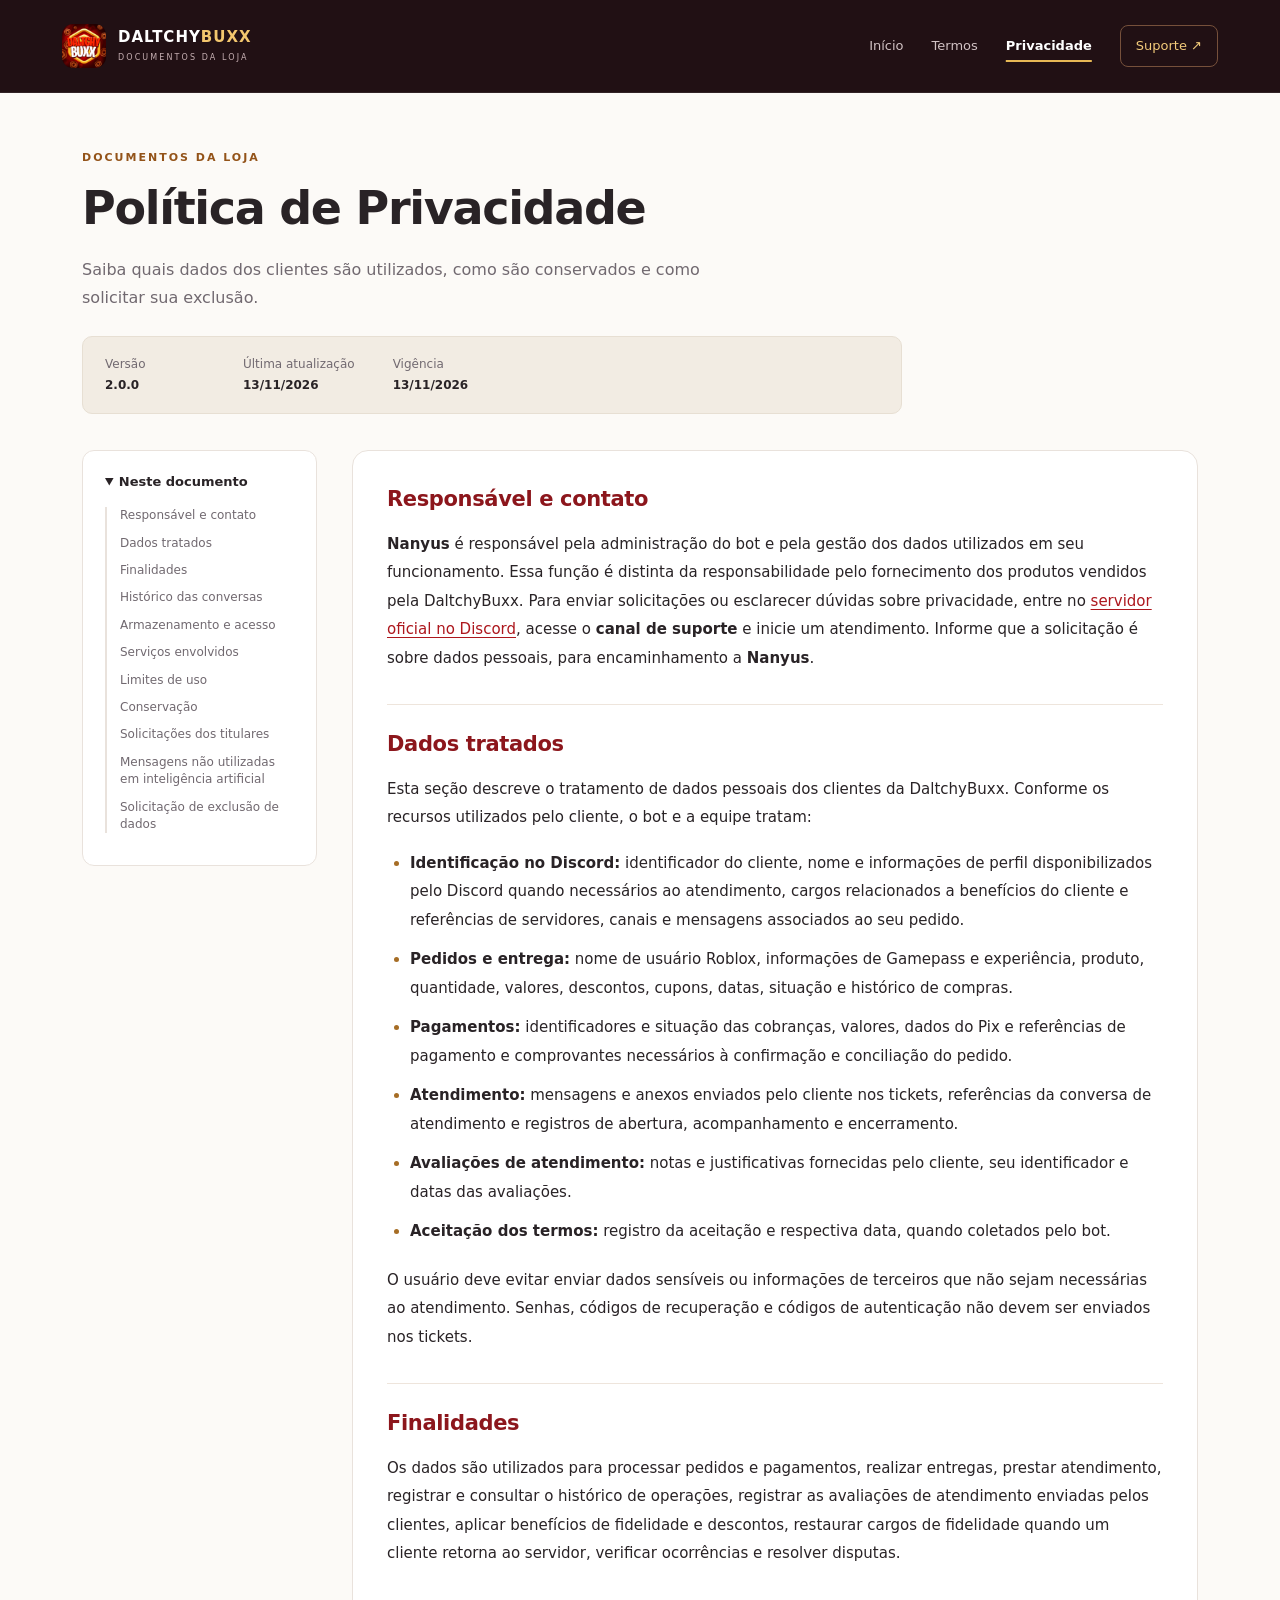
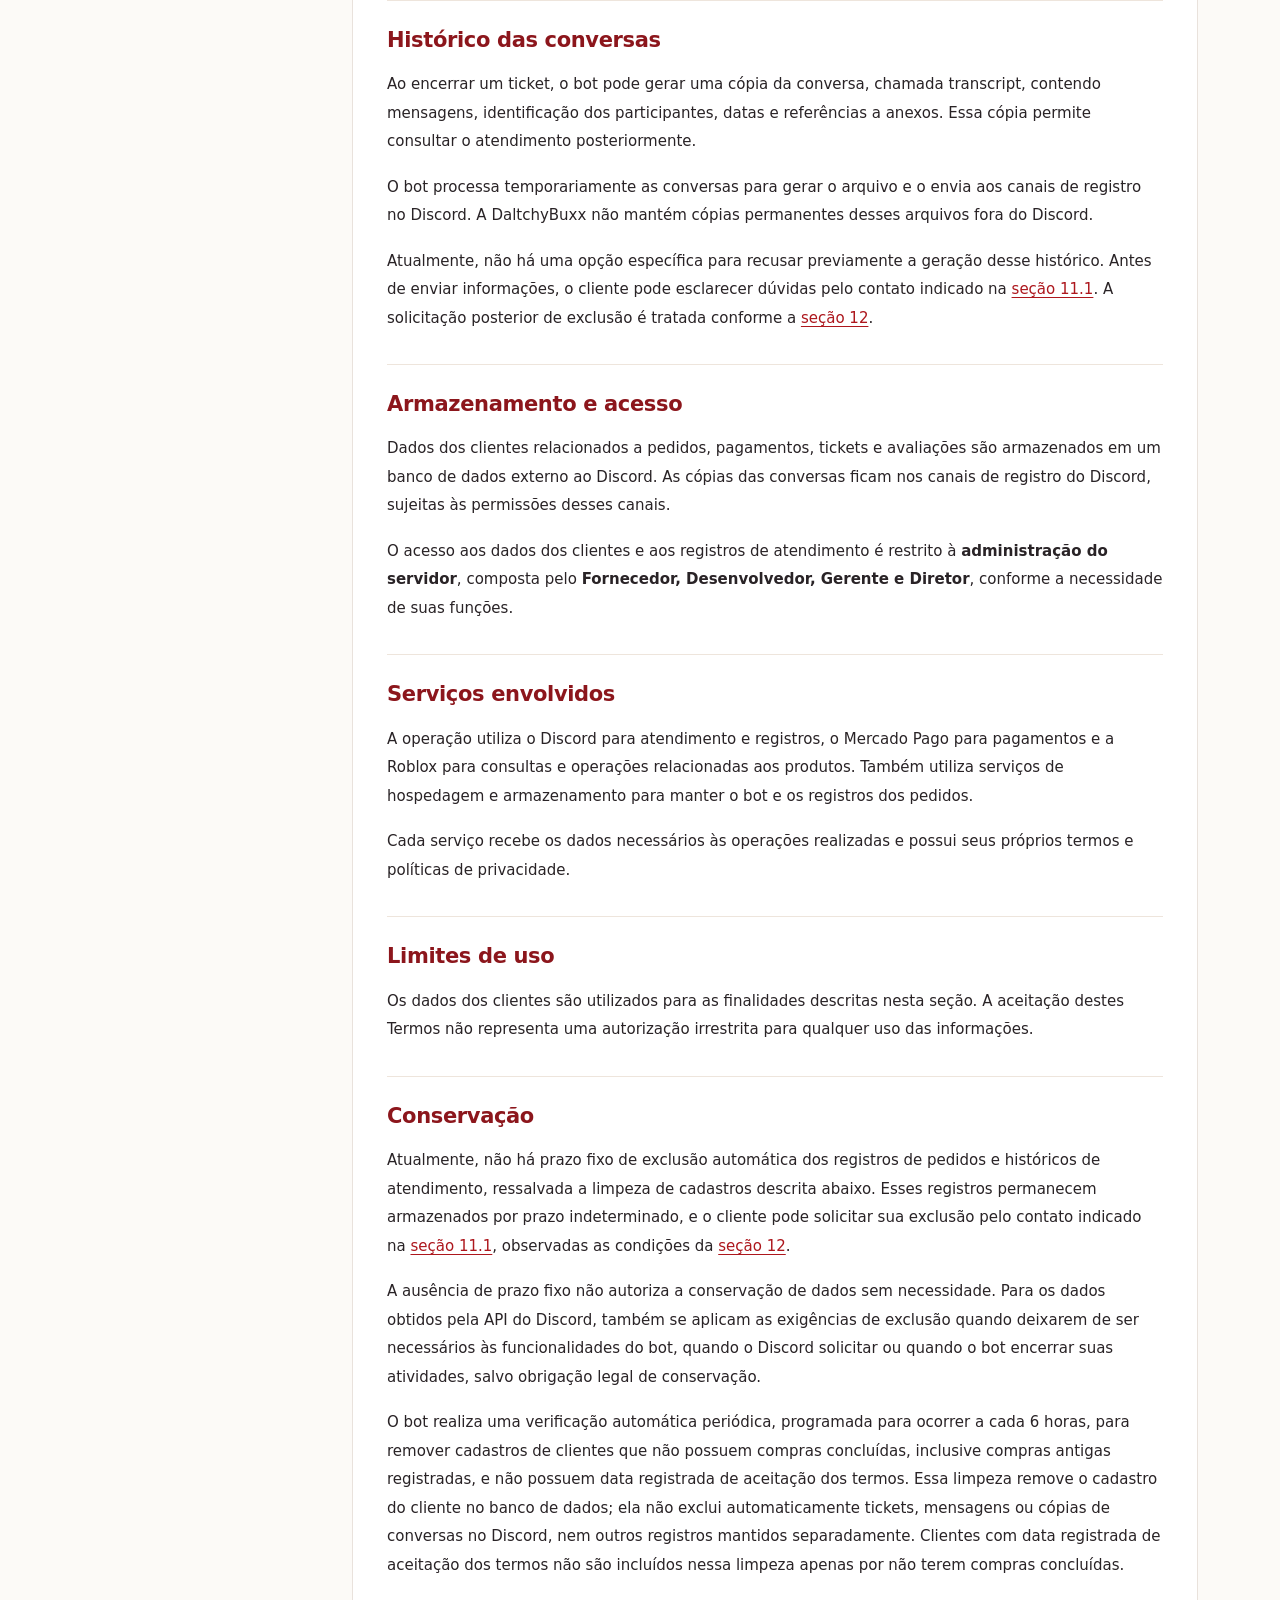
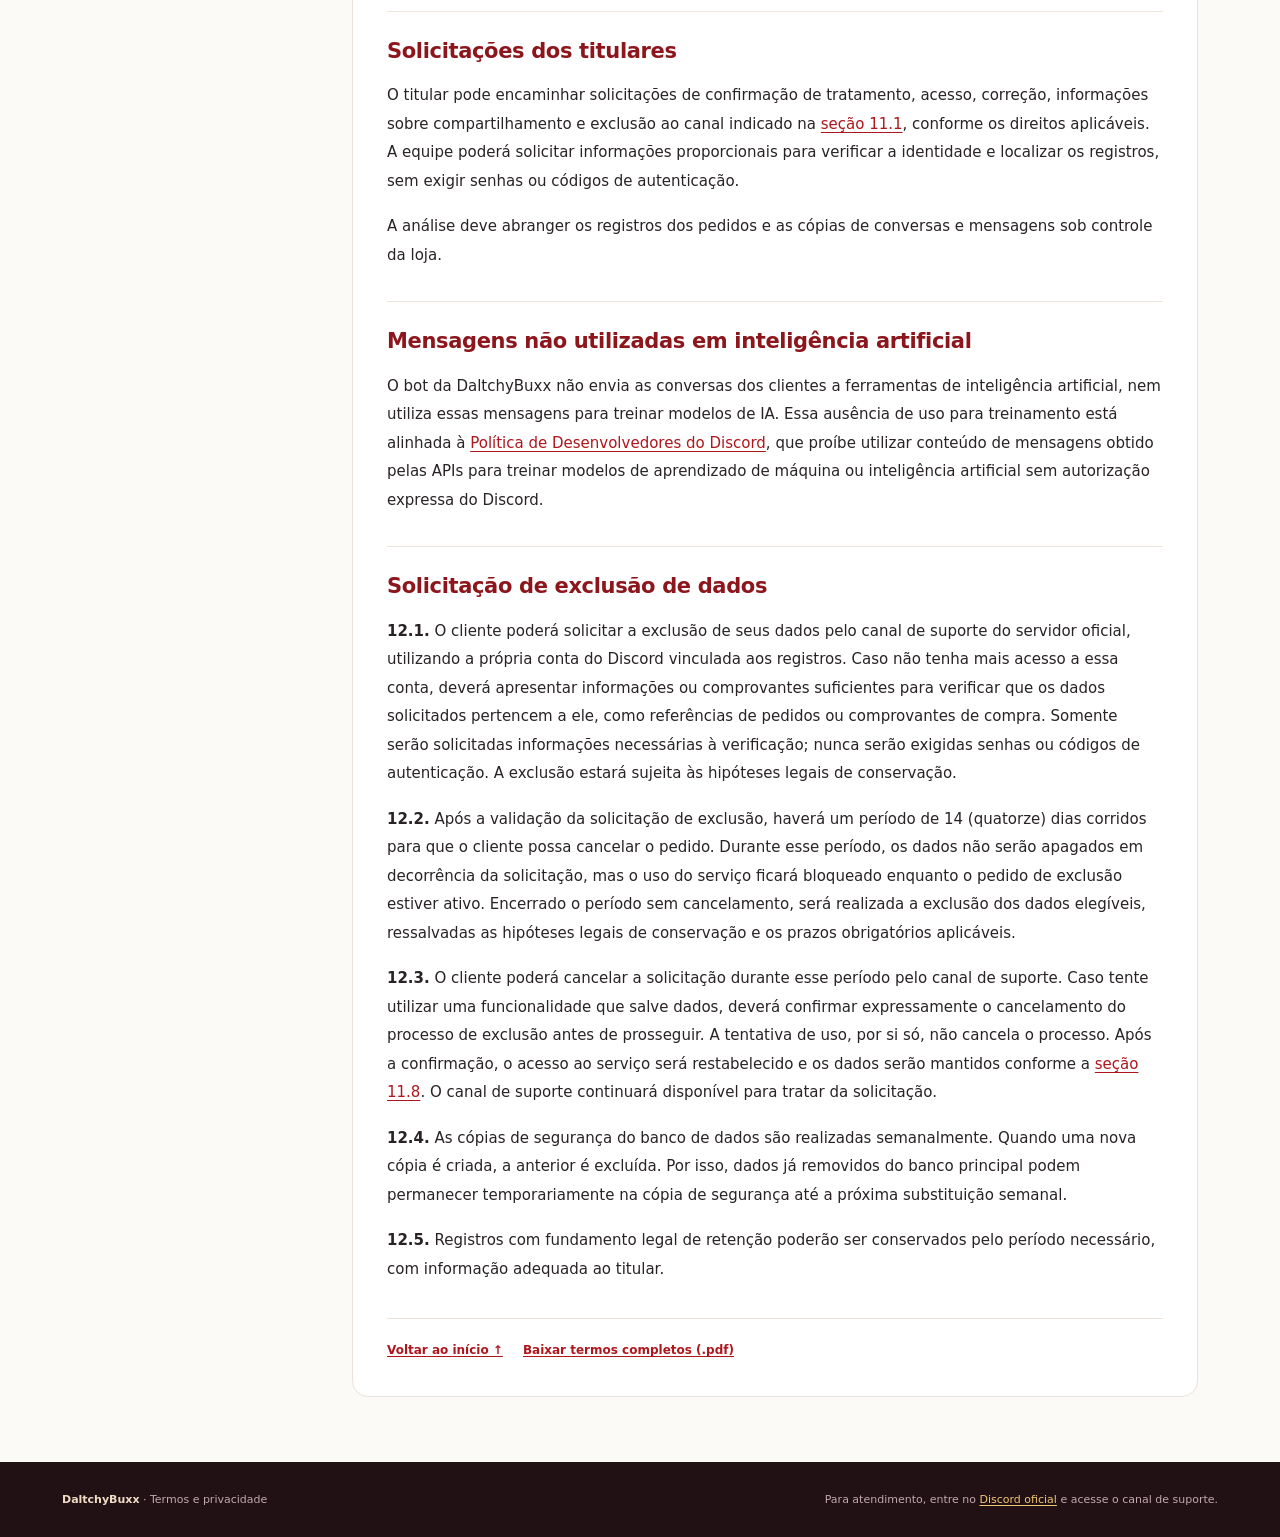
==== privacidade/index.html @ ca59fa3c "Oferecer termos completos em PDF para download" ====
<!doctype html>
<html lang="pt-BR">
<head>
  <meta charset="utf-8">
  <meta name="viewport" content="width=device-width, initial-scale=1">
  <meta name="description" content="Saiba quais dados dos clientes são utilizados, como são conservados e como solicitar sua exclusão.">
  <meta name="theme-color" content="#a50810">
  <title>Política de Privacidade · DaltchyBuxx</title>
  <link rel="icon" href="../assets/favicon.svg" type="image/svg+xml">
  <link rel="stylesheet" href="../assets/style.css?v=3">
  <link rel="canonical" href="https://daltchybuxx.github.io/privacidade/">
</head>
<body>
  <a class="skip-link" href="#conteudo">Pular para o conteúdo</a>
  <header class="site-header"><div class="header-inner">
    <a class="brand" href="../" aria-label="DaltchyBuxx — início"><img src="../assets/favicon.svg" alt="" width="44" height="44"><span>DALTCHY<strong>BUXX</strong><small>DOCUMENTOS DA LOJA</small></span></a>
    <nav aria-label="Navegação principal"><a href="../">Início</a><a href="../termos/">Termos</a><a href="../privacidade/" aria-current="page">Privacidade</a><a class="support-link" href="https://discord.gg/5mzW2VyNDD">Suporte <span aria-hidden="true">↗</span></a></nav>
  </div></header>
  <main id="conteudo" class="document-shell">
    <div class="document-heading"><p class="eyebrow">DOCUMENTOS DA LOJA</p><h1>Política de Privacidade</h1>
      <p class="intro">Saiba quais dados dos clientes são utilizados, como são conservados e como solicitar sua exclusão.</p>
      <dl class="document-meta"><div><dt>Versão</dt><dd>2.0.0</dd></div><div><dt>Última atualização</dt><dd>13/11/2026</dd></div><div><dt>Vigência</dt><dd>13/11/2026</dd></div></dl>
    </div>
    <div class="document-grid"><aside class="toc"><details open><summary>Neste documento</summary><nav aria-label="Índice do documento"><ol><li class="toc-level-2"><a href="#secao-11-1">Responsável e contato</a></li><li class="toc-level-2"><a href="#secao-11-2">Dados tratados</a></li><li class="toc-level-2"><a href="#secao-11-3">Finalidades</a></li><li class="toc-level-2"><a href="#secao-11-4">Histórico das conversas</a></li><li class="toc-level-2"><a href="#secao-11-5">Armazenamento e acesso</a></li><li class="toc-level-2"><a href="#secao-11-6">Serviços envolvidos</a></li><li class="toc-level-2"><a href="#secao-11-7">Limites de uso</a></li><li class="toc-level-2"><a href="#secao-11-8">Conservação</a></li><li class="toc-level-2"><a href="#secao-11-9">Solicitações dos titulares</a></li><li class="toc-level-2"><a href="#secao-11-10">Mensagens não utilizadas em inteligência artificial</a></li><li class="toc-level-2"><a href="#secao-12">Solicitação de exclusão de dados</a></li></ol></nav></details></aside>
      <article class="document-body" aria-label="Política de Privacidade"><h2 id="secao-11-1">Responsável e contato</h2>
<p><strong>Nanyus</strong> é responsável pela administração do bot e pela gestão dos dados utilizados em seu funcionamento. Essa função é distinta da responsabilidade pelo fornecimento dos produtos vendidos pela DaltchyBuxx. Para enviar solicitações ou esclarecer dúvidas sobre privacidade, entre no <a href="https://discord.gg/5mzW2VyNDD">servidor oficial no Discord</a>, acesse o <strong>canal de suporte</strong> e inicie um atendimento. Informe que a solicitação é sobre dados pessoais, para encaminhamento a <strong>Nanyus</strong>.</p>
<h2 id="secao-11-2">Dados tratados</h2>
<p>Esta seção descreve o tratamento de dados pessoais dos clientes da DaltchyBuxx. Conforme os recursos utilizados pelo cliente, o bot e a equipe tratam:</p>
<ul>
<li><strong>Identificação no Discord:</strong> identificador do cliente, nome e informações de perfil disponibilizados pelo Discord quando necessários ao atendimento, cargos relacionados a benefícios do cliente e referências de servidores, canais e mensagens associados ao seu pedido.</li>
<li><strong>Pedidos e entrega:</strong> nome de usuário Roblox, informações de Gamepass e experiência, produto, quantidade, valores, descontos, cupons, datas, situação e histórico de compras.</li>
<li><strong>Pagamentos:</strong> identificadores e situação das cobranças, valores, dados do Pix e referências de pagamento e comprovantes necessários à confirmação e conciliação do pedido.</li>
<li><strong>Atendimento:</strong> mensagens e anexos enviados pelo cliente nos tickets, referências da conversa de atendimento e registros de abertura, acompanhamento e encerramento.</li>
<li><strong>Avaliações de atendimento:</strong> notas e justificativas fornecidas pelo cliente, seu identificador e datas das avaliações.</li>
<li><strong>Aceitação dos termos:</strong> registro da aceitação e respectiva data, quando coletados pelo bot.</li>
</ul>
<p>O usuário deve evitar enviar dados sensíveis ou informações de terceiros que não sejam necessárias ao atendimento. Senhas, códigos de recuperação e códigos de autenticação não devem ser enviados nos tickets.</p>
<h2 id="secao-11-3">Finalidades</h2>
<p>Os dados são utilizados para processar pedidos e pagamentos, realizar entregas, prestar atendimento, registrar e consultar o histórico de operações, registrar as avaliações de atendimento enviadas pelos clientes, aplicar benefícios de fidelidade e descontos, restaurar cargos de fidelidade quando um cliente retorna ao servidor, verificar ocorrências e resolver disputas.</p>
<h2 id="secao-11-4">Histórico das conversas</h2>
<p>Ao encerrar um ticket, o bot pode gerar uma cópia da conversa, chamada transcript, contendo mensagens, identificação dos participantes, datas e referências a anexos. Essa cópia permite consultar o atendimento posteriormente.</p>
<p>O bot processa temporariamente as conversas para gerar o arquivo e o envia aos canais de registro no Discord. A DaltchyBuxx não mantém cópias permanentes desses arquivos fora do Discord.</p>
<p>Atualmente, não há uma opção específica para recusar previamente a geração desse histórico. Antes de enviar informações, o cliente pode esclarecer dúvidas pelo contato indicado na <a href="#secao-11-1">seção 11.1</a>. A solicitação posterior de exclusão é tratada conforme a <a href="#secao-12">seção 12</a>.</p>
<h2 id="secao-11-5">Armazenamento e acesso</h2>
<p>Dados dos clientes relacionados a pedidos, pagamentos, tickets e avaliações são armazenados em um banco de dados externo ao Discord. As cópias das conversas ficam nos canais de registro do Discord, sujeitas às permissões desses canais.</p>
<p>O acesso aos dados dos clientes e aos registros de atendimento é restrito à <strong>administração do servidor</strong>, composta pelo <strong>Fornecedor, Desenvolvedor, Gerente e Diretor</strong>, conforme a necessidade de suas funções.</p>
<h2 id="secao-11-6">Serviços envolvidos</h2>
<p>A operação utiliza o Discord para atendimento e registros, o Mercado Pago para pagamentos e a Roblox para consultas e operações relacionadas aos produtos. Também utiliza serviços de hospedagem e armazenamento para manter o bot e os registros dos pedidos.</p>
<p>Cada serviço recebe os dados necessários às operações realizadas e possui seus próprios termos e políticas de privacidade.</p>
<h2 id="secao-11-7">Limites de uso</h2>
<p>Os dados dos clientes são utilizados para as finalidades descritas nesta seção. A aceitação destes Termos não representa uma autorização irrestrita para qualquer uso das informações.</p>
<h2 id="secao-11-8">Conservação</h2>
<p>Atualmente, não há prazo fixo de exclusão automática dos registros de pedidos e históricos de atendimento, ressalvada a limpeza de cadastros descrita abaixo. Esses registros permanecem armazenados por prazo indeterminado, e o cliente pode solicitar sua exclusão pelo contato indicado na <a href="#secao-11-1">seção 11.1</a>, observadas as condições da <a href="#secao-12">seção 12</a>.</p>
<p>A ausência de prazo fixo não autoriza a conservação de dados sem necessidade. Para os dados obtidos pela API do Discord, também se aplicam as exigências de exclusão quando deixarem de ser necessários às funcionalidades do bot, quando o Discord solicitar ou quando o bot encerrar suas atividades, salvo obrigação legal de conservação.</p>
<p>O bot realiza uma verificação automática periódica, programada para ocorrer a cada 6 horas, para remover cadastros de clientes que não possuem compras concluídas, inclusive compras antigas registradas, e não possuem data registrada de aceitação dos termos. Essa limpeza remove o cadastro do cliente no banco de dados; ela não exclui automaticamente tickets, mensagens ou cópias de conversas no Discord, nem outros registros mantidos separadamente. Clientes com data registrada de aceitação dos termos não são incluídos nessa limpeza apenas por não terem compras concluídas.</p>
<h2 id="secao-11-9">Solicitações dos titulares</h2>
<p>O titular pode encaminhar solicitações de confirmação de tratamento, acesso, correção, informações sobre compartilhamento e exclusão ao canal indicado na <a href="#secao-11-1">seção 11.1</a>, conforme os direitos aplicáveis. A equipe poderá solicitar informações proporcionais para verificar a identidade e localizar os registros, sem exigir senhas ou códigos de autenticação.</p>
<p>A análise deve abranger os registros dos pedidos e as cópias de conversas e mensagens sob controle da loja.</p>
<h2 id="secao-11-10">Mensagens não utilizadas em inteligência artificial</h2>
<p>O bot da DaltchyBuxx não envia as conversas dos clientes a ferramentas de inteligência artificial, nem utiliza essas mensagens para treinar modelos de IA. Essa ausência de uso para treinamento está alinhada à <a href="https://support-dev.discord.com/hc/en-us/articles/8563934450327-Discord-Developer-Policy">Política de Desenvolvedores do Discord</a>, que proíbe utilizar conteúdo de mensagens obtido pelas APIs para treinar modelos de aprendizado de máquina ou inteligência artificial sem autorização expressa do Discord.</p>
<h2 id="secao-12">Solicitação de exclusão de dados</h2>
<p><strong>12.1.</strong> O cliente poderá solicitar a exclusão de seus dados pelo canal de suporte do servidor oficial, utilizando a própria conta do Discord vinculada aos registros. Caso não tenha mais acesso a essa conta, deverá apresentar informações ou comprovantes suficientes para verificar que os dados solicitados pertencem a ele, como referências de pedidos ou comprovantes de compra. Somente serão solicitadas informações necessárias à verificação; nunca serão exigidas senhas ou códigos de autenticação. A exclusão estará sujeita às hipóteses legais de conservação.</p>
<p><strong>12.2.</strong> Após a validação da solicitação de exclusão, haverá um período de 14 (quatorze) dias corridos para que o cliente possa cancelar o pedido. Durante esse período, os dados não serão apagados em decorrência da solicitação, mas o uso do serviço ficará bloqueado enquanto o pedido de exclusão estiver ativo. Encerrado o período sem cancelamento, será realizada a exclusão dos dados elegíveis, ressalvadas as hipóteses legais de conservação e os prazos obrigatórios aplicáveis.</p>
<p><strong>12.3.</strong> O cliente poderá cancelar a solicitação durante esse período pelo canal de suporte. Caso tente utilizar uma funcionalidade que salve dados, deverá confirmar expressamente o cancelamento do processo de exclusão antes de prosseguir. A tentativa de uso, por si só, não cancela o processo. Após a confirmação, o acesso ao serviço será restabelecido e os dados serão mantidos conforme a <a href="#secao-11-8">seção 11.8</a>. O canal de suporte continuará disponível para tratar da solicitação.</p>
<p><strong>12.4.</strong> As cópias de segurança do banco de dados são realizadas semanalmente. Quando uma nova cópia é criada, a anterior é excluída. Por isso, dados já removidos do banco principal podem permanecer temporariamente na cópia de segurança até a próxima substituição semanal.</p>
<p><strong>12.5.</strong> Registros com fundamento legal de retenção poderão ser conservados pelo período necessário, com informação adequada ao titular.</p>
        <div class="document-end"><a href="#conteudo">Voltar ao início ↑</a><a href="../documentos/termos.pdf" download>Baixar termos completos (.pdf)</a></div>
      </article>
    </div>
  </main>
  <footer class="site-footer"><div class="footer-inner"><p><strong>DaltchyBuxx</strong> · Termos e privacidade</p>
    <p>Para atendimento, entre no <a href="https://discord.gg/5mzW2VyNDD">Discord oficial</a> e acesse o canal de suporte.</p>
  </div></footer>
</body>
</html>
---- assets/style.css ----
:root{color-scheme:light;--red:#a50810;--gold:#b38b32;--ink:#252326;--muted:#686469;--line:#e8e3df;--paper:#fff;--soft:#faf8f5;font-family:Arial,Helvetica,sans-serif;font-synthesis:none}*{box-sizing:border-box}body{margin:0;background:var(--paper);color:var(--ink);font-size:16px;line-height:1.75}a{color:var(--red);text-underline-offset:.2em}a:hover{text-decoration-thickness:2px}a:focus-visible,summary:focus-visible{outline:3px solid var(--gold);outline-offset:5px;border-radius:2px}.skip-link{position:absolute;top:-100px;left:16px;padding:10px 18px;background:#fff;z-index:10}.skip-link:focus{top:12px}.site-header{border-top:4px solid var(--red);border-bottom:1px solid var(--line)}.header-inner{max-width:1180px;margin:auto;min-height:90px;padding:18px 32px;display:flex;align-items:center;justify-content:space-between;gap:24px}.brand{font-size:21px;font-weight:800;letter-spacing:-.7px;color:var(--red);text-decoration:none;white-space:nowrap}.brand span{font-weight:500}.brand .brand-dot{color:var(--gold);font-size:30px;font-weight:800}.site-header nav{display:flex;gap:25px;align-items:center;flex-wrap:wrap}.site-header nav a{font-size:14px;text-decoration:none;color:var(--muted)}.site-header nav a[aria-current=page]{color:var(--red);font-weight:700;text-decoration:underline;text-decoration-color:var(--gold);text-decoration-thickness:2px;text-underline-offset:10px}.site-header nav .support-link{color:var(--red)}.eyebrow{font-size:11px;font-weight:700;letter-spacing:2px;color:var(--red);margin:0 0 14px}.home-shell{max-width:1010px;margin:auto;padding:65px 32px 50px}.home-intro{max-width:650px}.home-intro h1,.document-heading h1{font-size:clamp(30px,4vw,44px);font-weight:600;line-height:1.2;letter-spacing:-1.3px;margin:0 0 20px}.home-intro>p:last-child{color:var(--muted);font-size:18px;max-width:550px}.document-cards{display:grid;grid-template-columns:1fr 1fr;gap:22px;margin:40px 0 42px}.document-card{padding:28px;border:1px solid var(--line);border-top:3px solid var(--gold);color:var(--ink);text-decoration:none;border-radius:2px}.document-card:hover{background:var(--soft);border-color:var(--gold)}.card-number{font-size:12px;letter-spacing:1px;color:var(--muted)}.document-card h2{font-size:23px;line-height:1.3;letter-spacing:-.5px;color:var(--red);margin:15px 0 12px}.document-card p{color:var(--muted);margin:0 0 22px;font-size:15px}.card-link{color:var(--red);font-size:14px;font-weight:700}.contact-block{border-top:1px solid var(--line);padding-top:28px}.contact-block h2{font-size:20px;margin:0 0 8px}.contact-block p{color:var(--muted);margin:0 0 18px}.contact-button{display:inline-block;padding:10px 18px;border:1px solid var(--red);border-radius:3px;font-size:14px;text-decoration:none;font-weight:700}.contact-button:hover{background:var(--red);color:white}.home-meta{font-size:12px;color:var(--muted);margin-top:38px}.document-shell{max-width:1180px;margin:auto;padding:48px 32px 65px}.document-heading{max-width:820px;margin-bottom:36px}.document-heading h1{max-width:750px}.intro{color:var(--muted);max-width:670px;margin:0 0 24px}.document-meta{display:flex;flex-wrap:wrap;gap:24px;margin:0;padding:16px 0;border-top:1px solid var(--line);border-bottom:1px solid var(--line);font-size:12px}.document-meta div{min-width:100px}.document-meta dt{color:var(--muted)}.document-meta dd{margin:0;font-weight:700}.document-grid{display:grid;grid-template-columns:235px minmax(0,1fr);gap:45px}.toc{align-self:start;position:sticky;top:24px;font-size:12px;line-height:1.45}.toc summary{font-size:13px;font-weight:700;cursor:pointer;list-style-position:inside;margin-bottom:15px}.toc ol{list-style:none;margin:0;padding:0 0 0 13px;border-left:2px solid var(--line)}.toc li{margin:0 0 10px}.toc a{color:var(--muted);text-decoration:none}.toc a:hover{color:var(--red)}.toc .toc-level-3{padding-left:12px;font-size:11px}.document-body{max-width:740px;min-width:0;overflow-wrap:anywhere}.document-body h2{scroll-margin-top:22px;font-size:21px;color:var(--red);line-height:1.4;margin:32px 0 15px;letter-spacing:-.35px}.document-body h2:first-child{margin-top:0}.document-body h3{scroll-margin-top:22px;font-size:17px;line-height:1.45;margin:26px 0 12px}.document-body p{margin:0 0 17px}.document-body ul{padding-left:23px;margin:0 0 20px}.document-body li{margin-bottom:11px}.document-end{display:flex;flex-wrap:wrap;gap:20px;border-top:1px solid var(--line);margin-top:35px;padding-top:20px;font-size:13px}.site-footer{border-top:1px solid var(--line);background:var(--soft);font-size:12px;color:var(--muted)}.footer-inner{max-width:1180px;margin:auto;padding:23px 32px;display:flex;justify-content:space-between;gap:20px}.footer-inner p{margin:0}.footer-inner strong{color:var(--ink)}@media(max-width:780px){.header-inner{align-items:flex-start;flex-direction:column;gap:10px;padding:16px 22px}.site-header nav{gap:20px}.home-shell{padding:40px 22px}.document-shell{padding:34px 22px}.document-grid{grid-template-columns:minmax(0,1fr);gap:28px}.toc{position:static;background:var(--soft);padding:18px;border:1px solid var(--line)}.toc ol{columns:2;column-gap:20px}.toc li{break-inside:avoid}.footer-inner{flex-direction:column;gap:5px;padding:22px}.document-heading{margin-bottom:25px}}@media(max-width:500px){.document-cards{grid-template-columns:1fr;gap:16px;margin:30px 0}.document-card{padding:23px}.toc ol{columns:1}.document-meta{gap:15px}.document-meta div{min-width:85px}.site-header nav{gap:18px}.site-header nav a{font-size:13px}.home-intro>p:last-child{font-size:16px}}@media print{@page{margin:18mm}.site-header,.site-footer,.toc,.document-end,.skip-link{display:none}.document-shell,.home-shell{max-width:none;padding:0}.document-grid{display:block}.document-body{max-width:none;font-size:10pt;line-height:1.5}.document-heading h1{font-size:23pt}.document-body h2{font-size:14pt;break-after:avoid}.document-body h3{font-size:11pt;break-after:avoid}p,li{orphans:3;widows:3}a{color:#222;text-decoration:underline}.document-meta{padding:9px 0}.document-card{break-inside:avoid}}
/* DaltchyBuxx: identidade visual */
:root{--red:#ad171d;--gold:#e7b855;--ink:#292326;--muted:#716970;--line:#e9e2dc;--soft:#f7f4ef;font-family:Inter,ui-sans-serif,system-ui,-apple-system,BlinkMacSystemFont,"Segoe UI",sans-serif}body{background:#fcfaf7}::selection{background:#f3cf82;color:#33151a}.site-header{background:#211014;color:#fff;border-top:0;border-bottom:1px solid #ffffff14}.header-inner{max-width:1220px;min-height:92px}.brand{display:flex;align-items:center;gap:12px;color:#fff;font-size:15px;letter-spacing:1px;line-height:1.1}.brand img{border-radius:11px}.brand span{font-weight:800}.brand strong{color:#f3c76e}.brand small{display:block;font-size:8px;letter-spacing:2.1px;color:#c6afb2;margin-top:8px;font-weight:500}.site-header nav{gap:28px}.site-header nav a{color:#d1c2c4;font-size:13px}.site-header nav a:hover,.site-header nav a[aria-current=page]{color:#fff}.site-header nav .support-link{color:#f3cb7b;border:1px solid #76503b;padding:9px 15px;border-radius:8px}.home-shell{max-width:none;padding:0}.home-intro{max-width:none;display:grid;grid-template-columns:minmax(0,1.4fr) minmax(250px,1fr);align-items:center;gap:50px;padding:80px max(32px,calc((100vw - 1100px)/2));background:radial-gradient(ellipse at 85% 40%,#80221c66,transparent 55%),#211014;position:relative;overflow:hidden;min-height:530px}.hero-copy{position:relative;z-index:1}.home-intro .eyebrow{color:#e6bd7e;display:flex;align-items:center;gap:9px;font-size:10px;letter-spacing:2px}.status-dot{width:6px;height:6px;border-radius:50%;background:#f3c76e;box-shadow:0 0 14px #f3c76e70}.home-intro h1{font-size:clamp(42px,5.5vw,70px);line-height:1.08;letter-spacing:-3px;color:#fff8ed;font-weight:750;margin-bottom:25px}.home-intro h1 span{color:#f2c56d}.hero-copy>p:not(.eyebrow){color:#cab8bb;font-size:17px;max-width:450px;line-height:1.8}.hero-actions{display:flex;align-items:center;gap:25px;margin-top:30px;flex-wrap:wrap}.primary-button,.text-button{font-size:13px;font-weight:700;text-decoration:none}.primary-button{background:#f0c16a;color:#351a16;padding:14px 20px;border-radius:8px;box-shadow:0 5px 18px #0002}.primary-button:hover{background:#ffdb95}.primary-button span{margin-left:16px}.text-button{color:#f9ece0}.text-button span{margin-left:8px}.hero-copy .hero-note{font-size:11px!important;color:#a98e94!important;margin:24px 0 0;letter-spacing:.4px}.hero-art{position:relative;text-align:center;padding:24px}.hero-art:before,.hero-art:after{content:"";position:absolute;border:1px solid #e7b85520;border-radius:36px;inset:0;transform:rotate(12deg);pointer-events:none}.hero-art:after{inset:18px;transform:rotate(-8deg)}.logo-frame{position:relative;z-index:1}.logo-frame img{display:block;width:min(100%,280px);height:auto;margin:auto;border-radius:30px;box-shadow:0 22px 60px #0005}.art-caption{display:block;margin-top:23px;color:#edc891;font-size:9px;letter-spacing:3px}.art-caption span{color:#ac898b;margin-left:6px}.documents-section{max-width:1164px;margin:auto;padding:64px 32px 56px}.section-heading{display:flex;align-items:end;justify-content:space-between;gap:24px}.section-heading h2{font-size:clamp(25px,3vw,33px);letter-spacing:-1px;line-height:1.2;margin:0}.section-heading>p{font-size:12px;color:var(--muted);margin:0 0 3px}.document-cards{margin:30px 0 0;gap:24px}.document-card{border:1px solid var(--line);border-radius:16px;padding:30px;background:#fff;box-shadow:0 5px 18px #36241903;transition:transform .2s,box-shadow .2s,border-color .2s}.document-card:hover{transform:translateY(-4px);background:#fff;border-color:#c6a36b;box-shadow:0 14px 28px #3624190c}.card-top{display:flex;align-items:center;gap:13px}.card-icon{display:grid;place-items:center;width:44px;height:44px;border-radius:12px;background:#fcf0e6;color:var(--red);font-size:27px}.card-number{font-size:9px;letter-spacing:1.5px;color:#837578}.card-arrow{margin-left:auto;color:#b9a6a2;font-size:23px}.document-card h3{font-size:24px;letter-spacing:-.7px;margin:24px 0 12px;line-height:1.3}.document-card p{max-width:390px;line-height:1.8}.card-link{display:flex;justify-content:space-between;align-items:center;padding-top:20px;border-top:1px solid #f1ebe6;font-size:12px}.contact-block{max-width:1100px;margin:0 auto 32px;display:flex;align-items:center;justify-content:space-between;gap:30px;background:#f0e9df;border:1px solid #e6d9c7;border-radius:16px;padding:32px 36px}.contact-block .eyebrow{font-size:9px;margin-bottom:9px;color:#8d5b25}.contact-block h2{font-size:23px;letter-spacing:-.7px;line-height:1.3}.contact-block p{font-size:13px;max-width:530px;margin:0}.contact-button{white-space:nowrap;background:#a5161e;color:white;border:0;padding:13px 20px;border-radius:8px;font-size:12px}.contact-button span{margin-left:16px}.contact-button:hover{background:#7e1016}.home-meta{max-width:1100px;margin:0 auto;padding:0 0 32px;display:flex;justify-content:space-between;font-size:9px;letter-spacing:1px}.home-meta span{letter-spacing:0}.site-footer{background:#211014;border:0;color:#c0a9ae}.footer-inner{max-width:1220px;padding:28px 32px;font-size:11px}.footer-inner strong{color:#f0dcc3}.footer-inner a{color:#f1c776}.document-shell{padding-top:55px}.document-heading .eyebrow{color:#935319}.document-heading h1{font-weight:750;font-size:clamp(30px,4vw,46px)}.document-meta{border-radius:10px;padding:17px 22px;background:#f2ece3;border:1px solid #e7dfd3;gap:38px}.document-grid{gap:35px}.toc{background:#fff;border:1px solid var(--line);padding:22px;border-radius:12px;max-height:calc(100vh - 48px);overflow:auto}.toc a:hover{color:var(--red);text-decoration:underline}.document-body{background:white;border:1px solid var(--line);border-radius:16px;padding:34px;max-width:none;font-size:15px;line-height:1.9}.document-body h2{border-top:1px solid #eee5dc;padding-top:25px;color:#8c161c;scroll-margin-top:24px}.document-body h2:first-child{border:0;padding-top:0}.document-body h3{color:#3c292d}.document-body li::marker{color:#a66d25}.document-end{font-size:12px}.document-end a{font-weight:600}
@media(max-width:900px){.home-intro{gap:24px;padding:55px 30px;min-height:470px}.hero-art{padding:18px}.logo-frame img{max-width:240px}.contact-block,.home-meta{margin-left:30px;margin-right:30px}.section-heading{align-items:start;flex-direction:column;gap:12px}.document-grid{grid-template-columns:210px minmax(0,1fr);gap:24px}.document-body{padding:25px}}
@media(max-width:780px){.header-inner{flex-direction:row;align-items:center;padding:18px 22px;gap:18px;flex-wrap:wrap}.site-header nav{gap:19px}.site-header nav .support-link{padding:6px 10px}.brand{font-size:13px}.brand img{width:38px;height:38px}.document-grid{grid-template-columns:minmax(0,1fr)}.toc{position:static;max-height:300px}.home-intro{grid-template-columns:minmax(0,1fr) 190px;padding:48px 24px;gap:20px}.home-intro h1{font-size:44px;letter-spacing:-2px}.hero-copy>p:not(.eyebrow){font-size:15px}.hero-actions{gap:18px}.hero-art{padding:12px}.art-caption{font-size:7px;letter-spacing:1.5px}.art-caption span{display:block;margin-top:5px}.contact-block{padding:28px;align-items:start;flex-direction:column;gap:20px}.documents-section{padding:42px 24px}.document-meta{gap:20px}}
@media(max-width:560px){.header-inner{gap:18px}.site-header nav{width:100%;justify-content:space-between;gap:10px}.site-header nav a{font-size:12px}.home-intro{display:flex;flex-direction:column-reverse;align-items:stretch;padding:35px 24px 42px;gap:32px}.hero-art{align-self:center;width:175px;padding:10px}.logo-frame img{border-radius:20px;width:145px}.art-caption{display:none}.home-intro h1{font-size:43px;letter-spacing:-2px;margin-bottom:20px}.hero-copy>p:not(.eyebrow){max-width:340px}.hero-actions{gap:20px}.primary-button{padding:13px 15px}.home-intro .eyebrow{font-size:9px}.document-cards{margin-top:24px}.document-card{padding:25px}.document-card h3{font-size:23px}.contact-block,.home-meta{margin-left:24px;margin-right:24px}.home-meta{gap:10px;flex-direction:column}.contact-block h2{font-size:24px}.document-shell{padding:32px 18px}.document-body{padding:23px 20px;font-size:14px}.document-heading h1{letter-spacing:-1px}.document-meta{padding:15px;gap:16px}.document-meta div{min-width:80px}}
@media(prefers-reduced-motion:reduce){*{scroll-behavior:auto!important;transition:none!important}}
@media print{body{background:#fff}.document-body{border:0;padding:0}.document-meta{background:none}.hero-art,.hero-actions,.contact-block{display:none}.home-intro{display:block;background:white;padding:0;min-height:0}.home-intro h1,.home-intro h1 span{color:black}.document-body h2{color:black}.document-heading{margin-bottom:25px}}
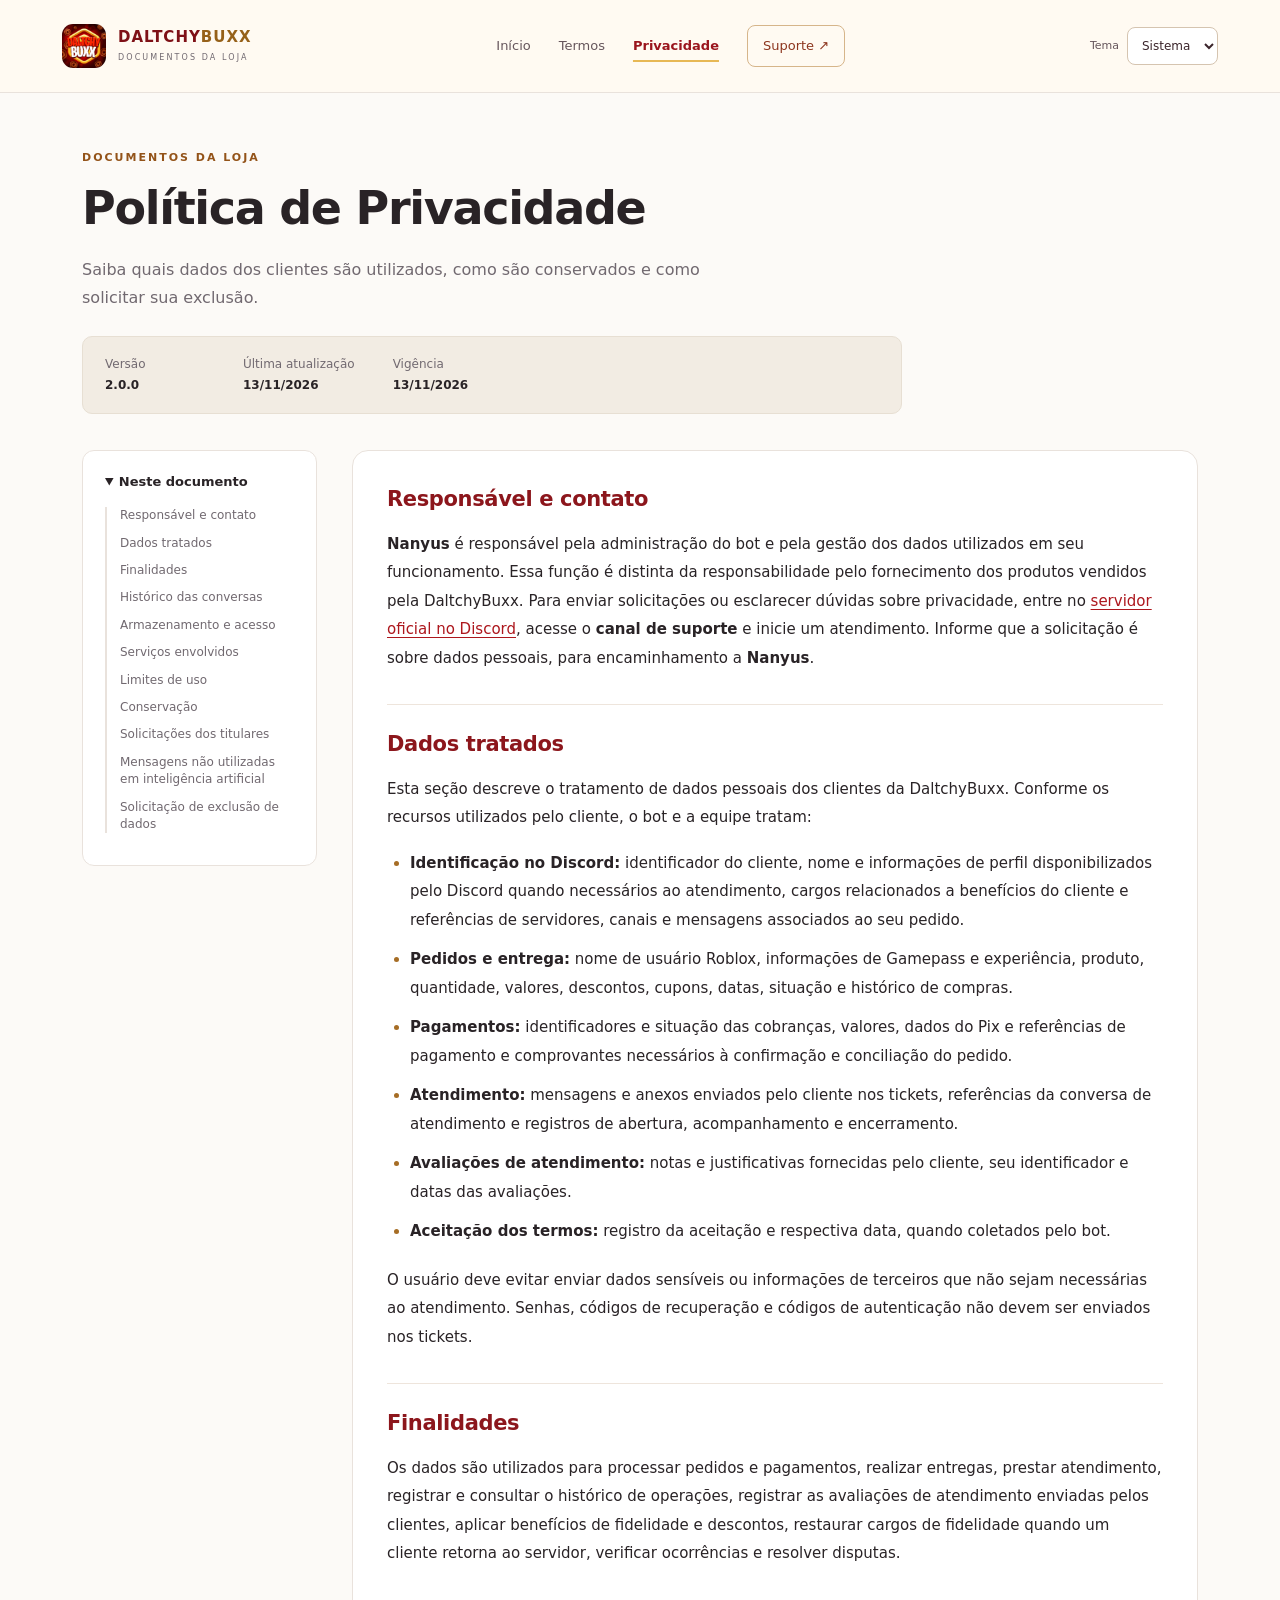
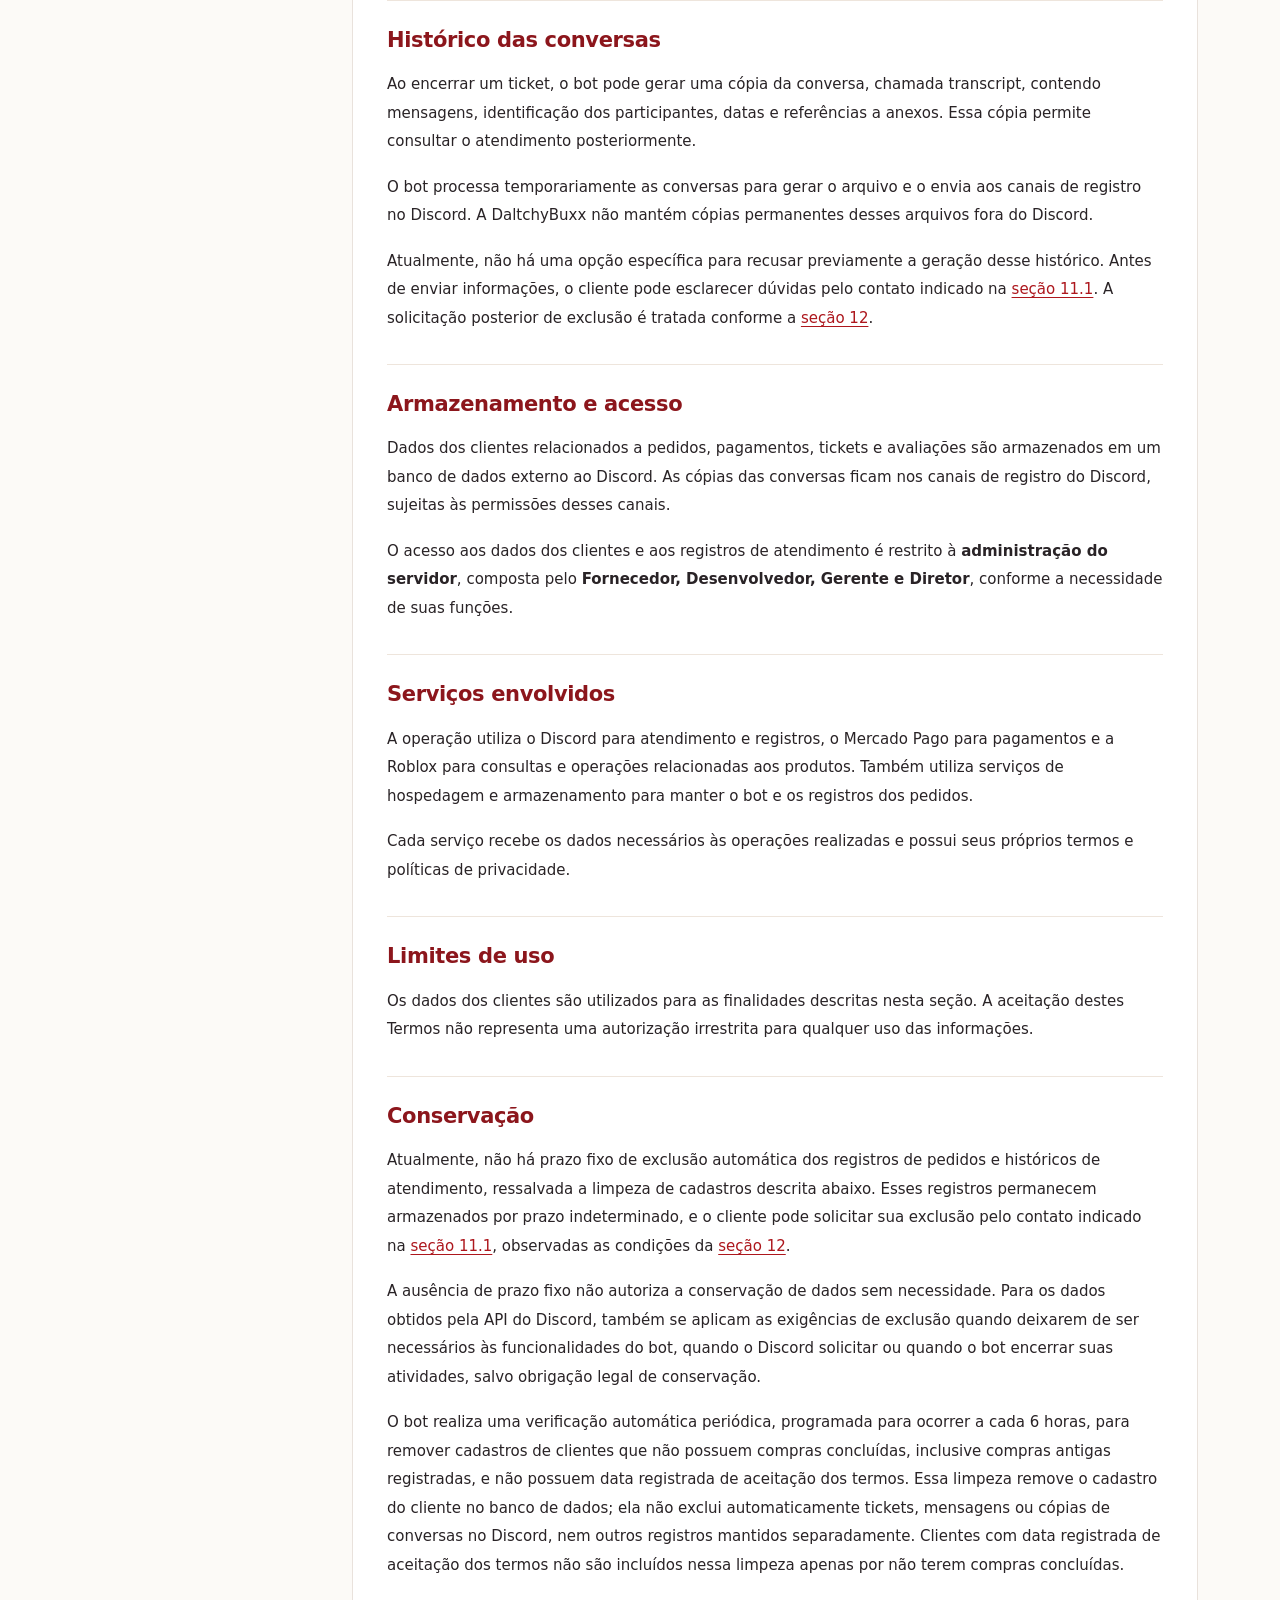
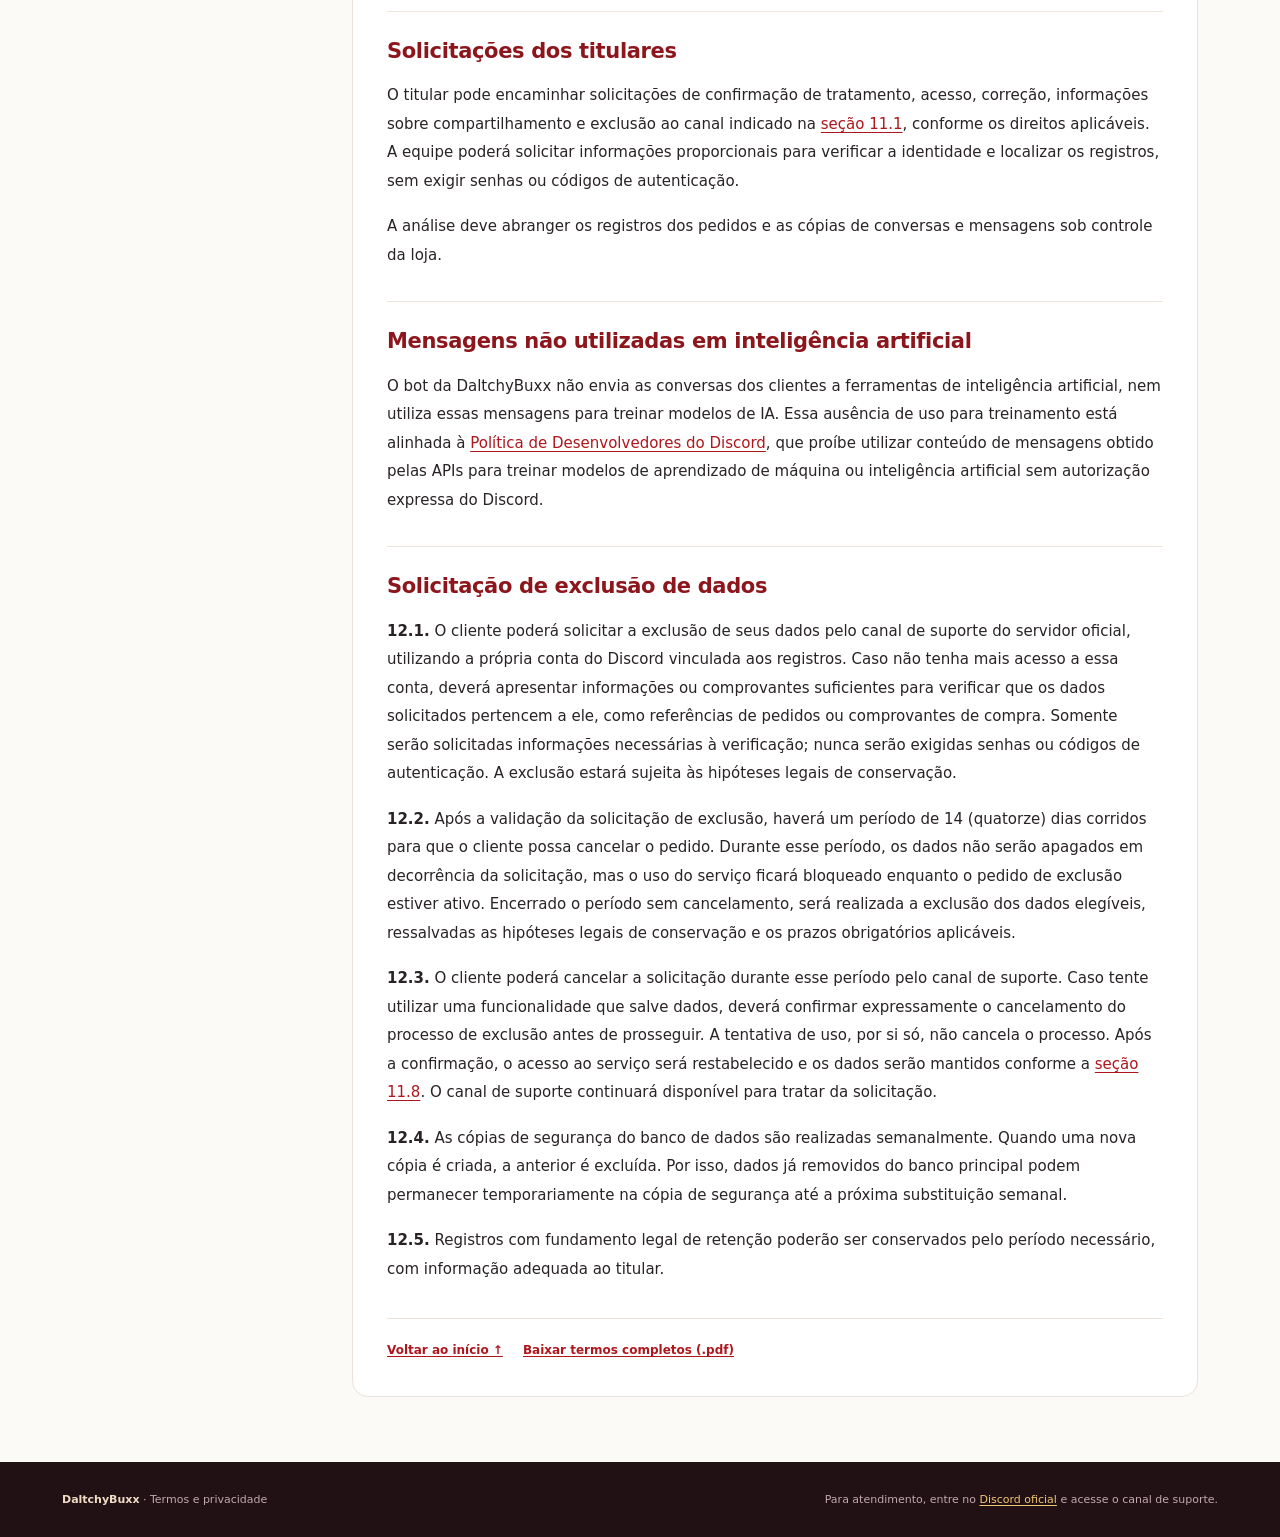
==== commit 079ba4c4: "Adicionar temas claro, escuro e automático com preferência salva" ====
--- a/privacidade/index.html
+++ b/privacidade/index.html
@@ -7,7 +7,8 @@
   <meta name="theme-color" content="#a50810">
   <title>Política de Privacidade · DaltchyBuxx</title>
   <link rel="icon" href="../assets/favicon.svg" type="image/svg+xml">
-  <link rel="stylesheet" href="../assets/style.css?v=3">
+  <script src="../assets/theme.js?v=1"></script>
+  <link rel="stylesheet" href="../assets/style.css?v=4">
   <link rel="canonical" href="https://daltchybuxx.github.io/privacidade/">
 </head>
 <body>
@@ -15,6 +16,7 @@
   <header class="site-header"><div class="header-inner">
     <a class="brand" href="../" aria-label="DaltchyBuxx — início"><img src="../assets/favicon.svg" alt="" width="44" height="44"><span>DALTCHY<strong>BUXX</strong><small>DOCUMENTOS DA LOJA</small></span></a>
     <nav aria-label="Navegação principal"><a href="../">Início</a><a href="../termos/">Termos</a><a href="../privacidade/" aria-current="page">Privacidade</a><a class="support-link" href="https://discord.gg/5mzW2VyNDD">Suporte <span aria-hidden="true">↗</span></a></nav>
+    <label class="theme-picker" for="theme-select">Tema <select id="theme-select"><option value="system">Sistema</option><option value="light">Claro</option><option value="dark">Escuro</option></select></label>
   </div></header>
   <main id="conteudo" class="document-shell">
     <div class="document-heading"><p class="eyebrow">DOCUMENTOS DA LOJA</p><h1>Política de Privacidade</h1>
--- a/assets/style.css
+++ b/assets/style.css
@@ -6,3 +6,9 @@
 @media(max-width:560px){.header-inner{gap:18px}.site-header nav{width:100%;justify-content:space-between;gap:10px}.site-header nav a{font-size:12px}.home-intro{display:flex;flex-direction:column-reverse;align-items:stretch;padding:35px 24px 42px;gap:32px}.hero-art{align-self:center;width:175px;padding:10px}.logo-frame img{border-radius:20px;width:145px}.art-caption{display:none}.home-intro h1{font-size:43px;letter-spacing:-2px;margin-bottom:20px}.hero-copy>p:not(.eyebrow){max-width:340px}.hero-actions{gap:20px}.primary-button{padding:13px 15px}.home-intro .eyebrow{font-size:9px}.document-cards{margin-top:24px}.document-card{padding:25px}.document-card h3{font-size:23px}.contact-block,.home-meta{margin-left:24px;margin-right:24px}.home-meta{gap:10px;flex-direction:column}.contact-block h2{font-size:24px}.document-shell{padding:32px 18px}.document-body{padding:23px 20px;font-size:14px}.document-heading h1{letter-spacing:-1px}.document-meta{padding:15px;gap:16px}.document-meta div{min-width:80px}}
 @media(prefers-reduced-motion:reduce){*{scroll-behavior:auto!important;transition:none!important}}
 @media print{body{background:#fff}.document-body{border:0;padding:0}.document-meta{background:none}.hero-art,.hero-actions,.contact-block{display:none}.home-intro{display:block;background:white;padding:0;min-height:0}.home-intro h1,.home-intro h1 span{color:black}.document-body h2{color:black}.document-heading{margin-bottom:25px}}
+/* Tema escolhido pelo visitante; Sistema acompanha prefers-color-scheme. */
+.header-inner{flex-wrap:wrap}.theme-picker{display:flex;align-items:center;gap:8px;font-size:11px;color:#d1c2c4;white-space:nowrap}.theme-picker select{font:inherit;font-size:12px;border:1px solid #76503b;border-radius:8px;padding:9px 10px;background:#301c21;color:#fff;min-height:38px;cursor:pointer}.theme-picker select:focus-visible{outline:3px solid var(--gold);outline-offset:3px}
+html[data-theme=light] .site-header{background:#fffaf2;border-bottom:1px solid var(--line)}html[data-theme=light] .brand{color:#7e1016}html[data-theme=light] .brand strong{color:#966119}html[data-theme=light] .brand small{color:#716970}html[data-theme=light] .site-header nav a{color:#66565c}html[data-theme=light] .site-header nav a[aria-current=page]{color:#9a151d}html[data-theme=light] .site-header nav .support-link{color:#8d351e;border-color:#d6b58a}html[data-theme=light] .theme-picker{color:#66565c}html[data-theme=light] .theme-picker select{background:#fff;color:#3b252b;border-color:#d5c4b0}html[data-theme=light] .home-intro{background:radial-gradient(ellipse at 85% 40%,#f4d59c77,transparent 60%),#f5ece0}html[data-theme=light] .home-intro h1{color:#392128}html[data-theme=light] .home-intro h1 span{color:#a5161e}html[data-theme=light] .home-intro .eyebrow{color:#885617}html[data-theme=light] .hero-copy>p:not(.eyebrow){color:#66565c}html[data-theme=light] .hero-copy .hero-note{color:#7b656b!important}html[data-theme=light] .text-button{color:#8a161d}html[data-theme=light] .art-caption{color:#814b18}html[data-theme=light] .art-caption span{color:#7b656b}html[data-theme=light] .hero-art:before,html[data-theme=light] .hero-art:after{border-color:#a46b2633}
+html[data-theme=dark]{color-scheme:dark;--red:#ff9a9e;--gold:#e7b855;--ink:#f4e9e5;--muted:#c0afb4;--line:#49343c;--paper:#1c1518;--soft:#261d21}html[data-theme=dark] body{background:#1c1518}html[data-theme=dark] .document-card,html[data-theme=dark] .document-card:hover,html[data-theme=dark] .document-body,html[data-theme=dark] .toc{background:#281e23;border-color:#49343c}html[data-theme=dark] .document-card:hover{border-color:#d3a75c}html[data-theme=dark] .card-icon{background:#43272c;color:#ffb2ac}html[data-theme=dark] .card-number,html[data-theme=dark] .card-arrow{color:#c8aeb5}html[data-theme=dark] .card-link,html[data-theme=dark] .document-body h2{border-color:#49343c}html[data-theme=dark] .contact-block,html[data-theme=dark] .document-meta{background:#302328;border-color:#594039}html[data-theme=dark] .contact-block .eyebrow,html[data-theme=dark] .document-heading .eyebrow{color:#e7bd7d}html[data-theme=dark] .document-body h2{color:#ffb1ad}html[data-theme=dark] .document-body h3{color:#f4ded8}html[data-theme=dark] .contact-button{background:#a5161e;color:white}html[data-theme=dark] .contact-button:hover{background:#c52530}html[data-theme=dark] .skip-link{background:#281e23;color:#ffb1ad}
+@media(max-width:780px){.header-inner{gap:16px}.theme-picker{margin-left:auto}.site-header nav{order:3;width:100%;justify-content:space-between}.theme-picker select{padding:8px}.brand small{letter-spacing:1.4px}}
+@media print{.theme-picker{display:none}html[data-theme] body,html[data-theme] .document-body{background:#fff;color:#222}html[data-theme] .document-body h2,html[data-theme] .document-body h3{color:#222}html[data-theme] .document-meta{background:#fff;color:#222}}
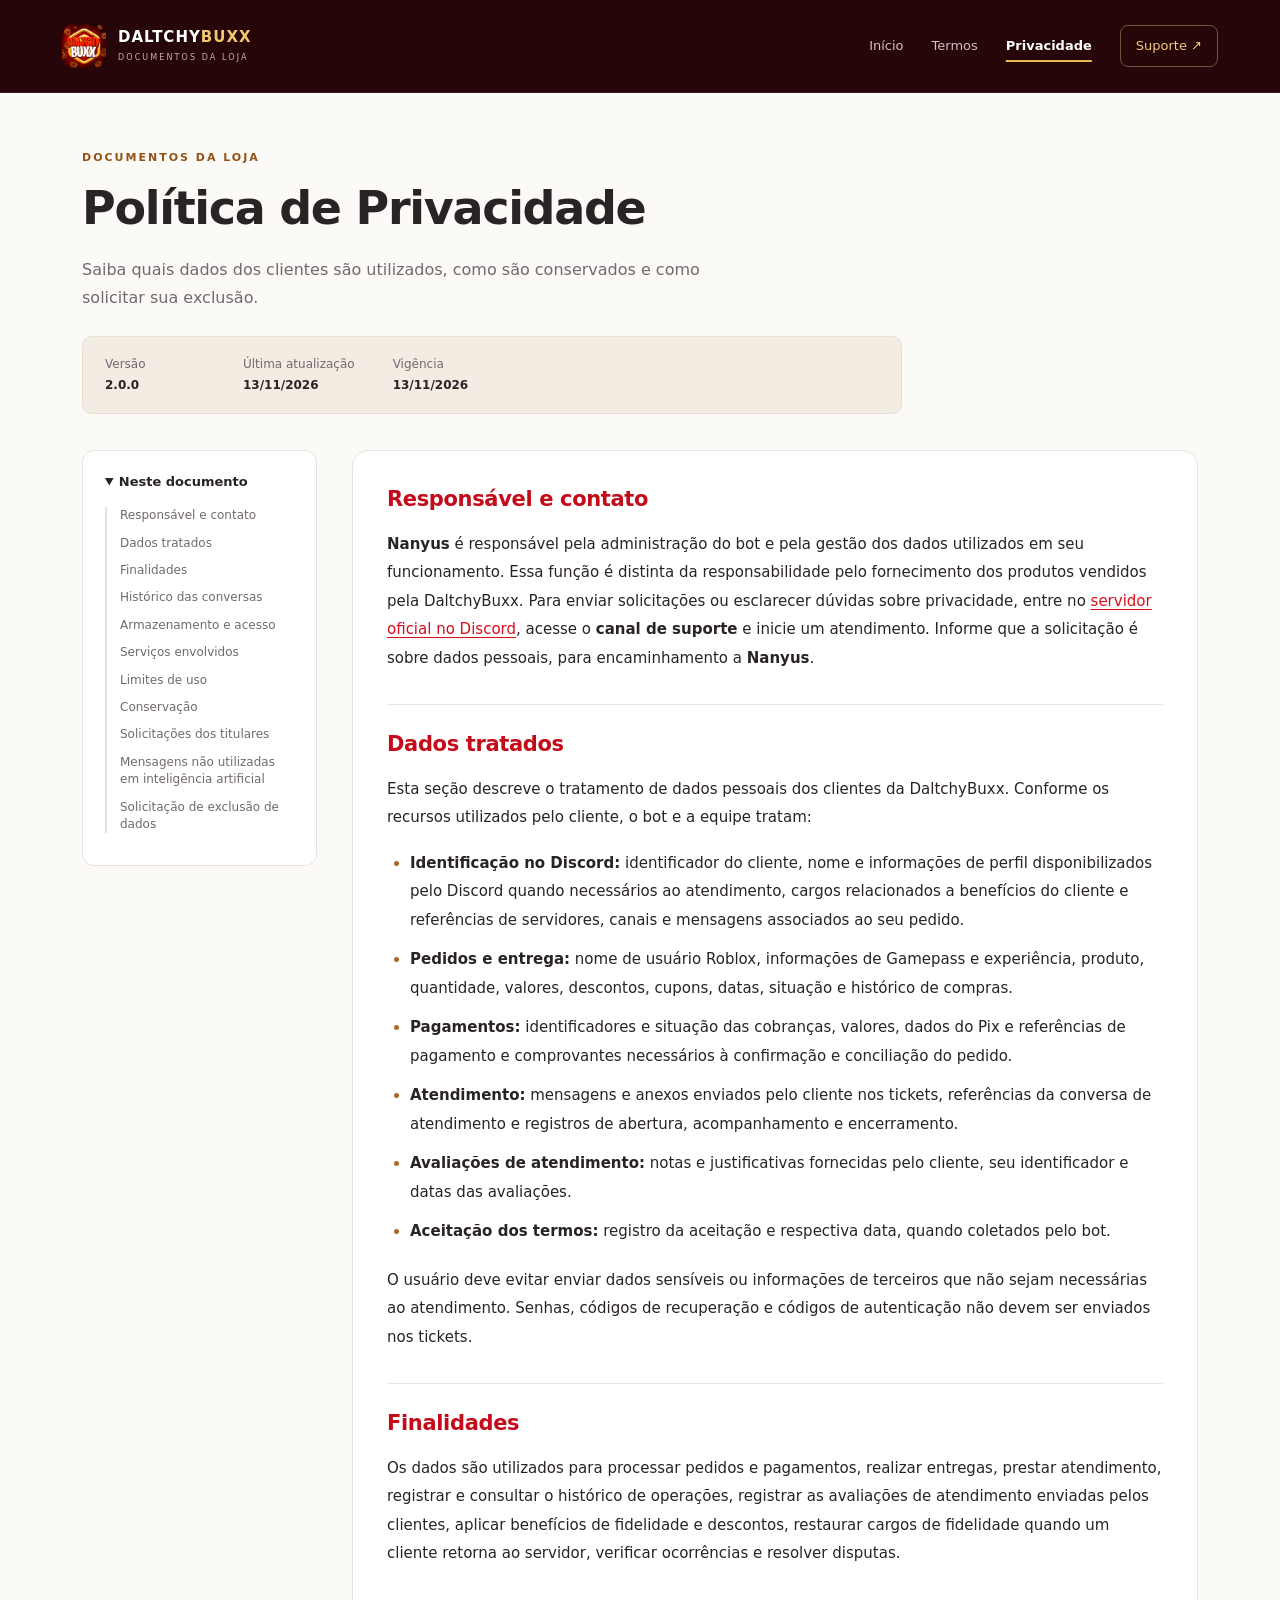
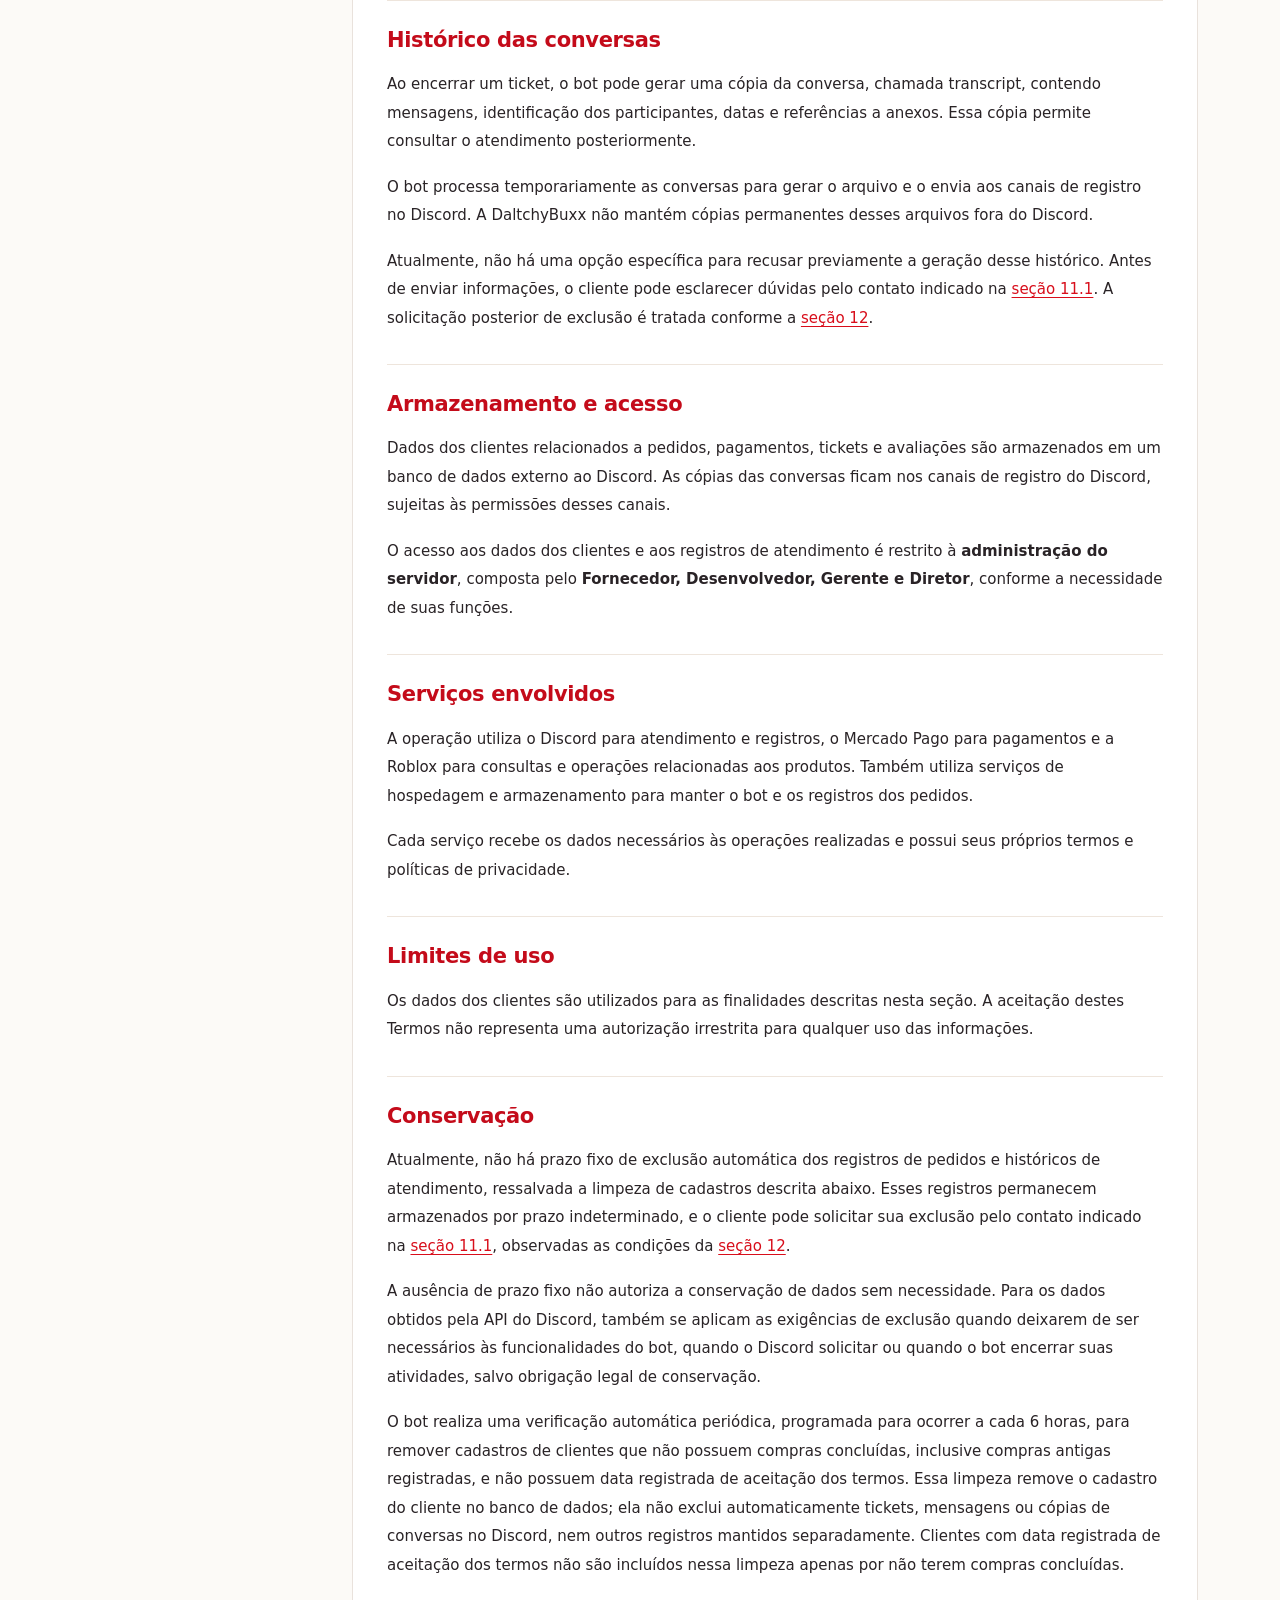
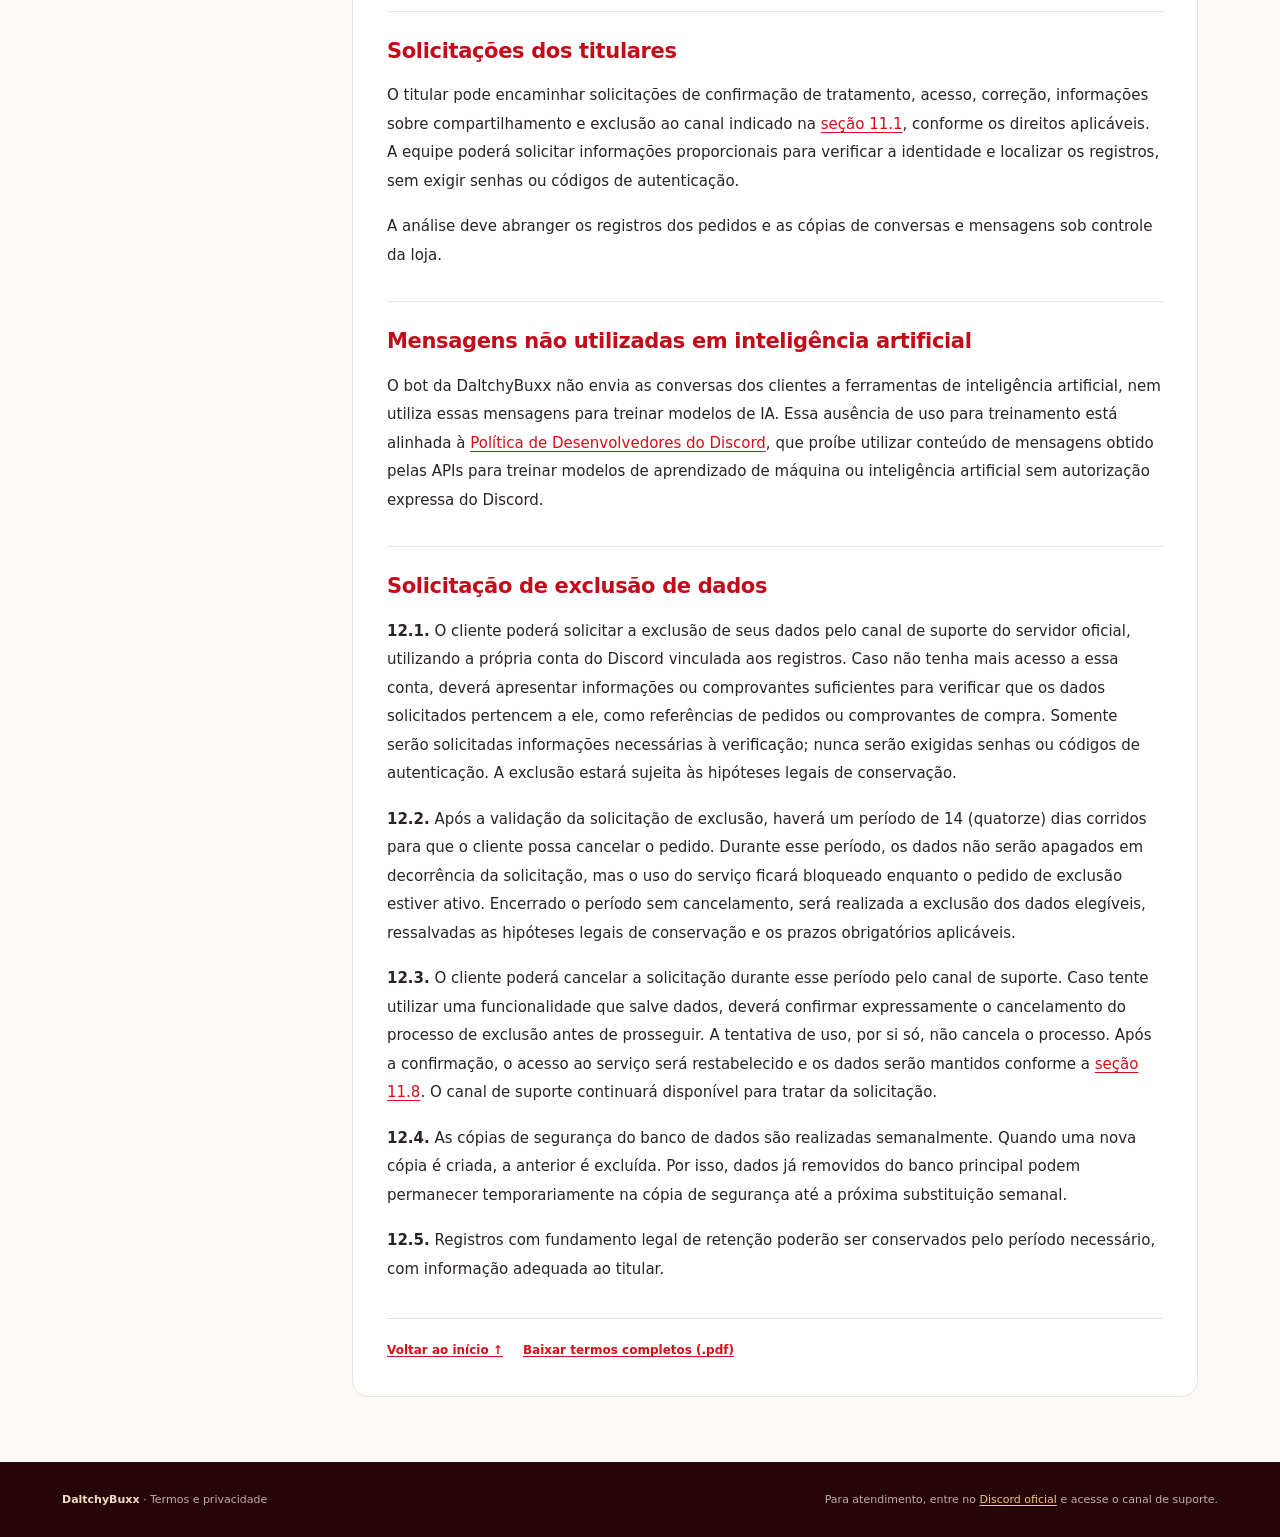
==== commit c42f8884: "Remover seletor de temas e intensificar o vermelho da identidade visual" ====
--- a/privacidade/index.html
+++ b/privacidade/index.html
@@ -4,11 +4,10 @@
   <meta charset="utf-8">
   <meta name="viewport" content="width=device-width, initial-scale=1">
   <meta name="description" content="Saiba quais dados dos clientes são utilizados, como são conservados e como solicitar sua exclusão.">
-  <meta name="theme-color" content="#a50810">
+  <meta name="theme-color" content="#d50916">
   <title>Política de Privacidade · DaltchyBuxx</title>
   <link rel="icon" href="../assets/favicon.svg" type="image/svg+xml">
-  <script src="../assets/theme.js?v=1"></script>
-  <link rel="stylesheet" href="../assets/style.css?v=4">
+  <link rel="stylesheet" href="../assets/style.css?v=5">
   <link rel="canonical" href="https://daltchybuxx.github.io/privacidade/">
 </head>
 <body>
@@ -16,7 +15,6 @@
   <header class="site-header"><div class="header-inner">
     <a class="brand" href="../" aria-label="DaltchyBuxx — início"><img src="../assets/favicon.svg" alt="" width="44" height="44"><span>DALTCHY<strong>BUXX</strong><small>DOCUMENTOS DA LOJA</small></span></a>
     <nav aria-label="Navegação principal"><a href="../">Início</a><a href="../termos/">Termos</a><a href="../privacidade/" aria-current="page">Privacidade</a><a class="support-link" href="https://discord.gg/5mzW2VyNDD">Suporte <span aria-hidden="true">↗</span></a></nav>
-    <label class="theme-picker" for="theme-select">Tema <select id="theme-select"><option value="system">Sistema</option><option value="light">Claro</option><option value="dark">Escuro</option></select></label>
   </div></header>
   <main id="conteudo" class="document-shell">
     <div class="document-heading"><p class="eyebrow">DOCUMENTOS DA LOJA</p><h1>Política de Privacidade</h1>
--- a/assets/style.css
+++ b/assets/style.css
@@ -1,14 +1,8 @@
-:root{color-scheme:light;--red:#a50810;--gold:#b38b32;--ink:#252326;--muted:#686469;--line:#e8e3df;--paper:#fff;--soft:#faf8f5;font-family:Arial,Helvetica,sans-serif;font-synthesis:none}*{box-sizing:border-box}body{margin:0;background:var(--paper);color:var(--ink);font-size:16px;line-height:1.75}a{color:var(--red);text-underline-offset:.2em}a:hover{text-decoration-thickness:2px}a:focus-visible,summary:focus-visible{outline:3px solid var(--gold);outline-offset:5px;border-radius:2px}.skip-link{position:absolute;top:-100px;left:16px;padding:10px 18px;background:#fff;z-index:10}.skip-link:focus{top:12px}.site-header{border-top:4px solid var(--red);border-bottom:1px solid var(--line)}.header-inner{max-width:1180px;margin:auto;min-height:90px;padding:18px 32px;display:flex;align-items:center;justify-content:space-between;gap:24px}.brand{font-size:21px;font-weight:800;letter-spacing:-.7px;color:var(--red);text-decoration:none;white-space:nowrap}.brand span{font-weight:500}.brand .brand-dot{color:var(--gold);font-size:30px;font-weight:800}.site-header nav{display:flex;gap:25px;align-items:center;flex-wrap:wrap}.site-header nav a{font-size:14px;text-decoration:none;color:var(--muted)}.site-header nav a[aria-current=page]{color:var(--red);font-weight:700;text-decoration:underline;text-decoration-color:var(--gold);text-decoration-thickness:2px;text-underline-offset:10px}.site-header nav .support-link{color:var(--red)}.eyebrow{font-size:11px;font-weight:700;letter-spacing:2px;color:var(--red);margin:0 0 14px}.home-shell{max-width:1010px;margin:auto;padding:65px 32px 50px}.home-intro{max-width:650px}.home-intro h1,.document-heading h1{font-size:clamp(30px,4vw,44px);font-weight:600;line-height:1.2;letter-spacing:-1.3px;margin:0 0 20px}.home-intro>p:last-child{color:var(--muted);font-size:18px;max-width:550px}.document-cards{display:grid;grid-template-columns:1fr 1fr;gap:22px;margin:40px 0 42px}.document-card{padding:28px;border:1px solid var(--line);border-top:3px solid var(--gold);color:var(--ink);text-decoration:none;border-radius:2px}.document-card:hover{background:var(--soft);border-color:var(--gold)}.card-number{font-size:12px;letter-spacing:1px;color:var(--muted)}.document-card h2{font-size:23px;line-height:1.3;letter-spacing:-.5px;color:var(--red);margin:15px 0 12px}.document-card p{color:var(--muted);margin:0 0 22px;font-size:15px}.card-link{color:var(--red);font-size:14px;font-weight:700}.contact-block{border-top:1px solid var(--line);padding-top:28px}.contact-block h2{font-size:20px;margin:0 0 8px}.contact-block p{color:var(--muted);margin:0 0 18px}.contact-button{display:inline-block;padding:10px 18px;border:1px solid var(--red);border-radius:3px;font-size:14px;text-decoration:none;font-weight:700}.contact-button:hover{background:var(--red);color:white}.home-meta{font-size:12px;color:var(--muted);margin-top:38px}.document-shell{max-width:1180px;margin:auto;padding:48px 32px 65px}.document-heading{max-width:820px;margin-bottom:36px}.document-heading h1{max-width:750px}.intro{color:var(--muted);max-width:670px;margin:0 0 24px}.document-meta{display:flex;flex-wrap:wrap;gap:24px;margin:0;padding:16px 0;border-top:1px solid var(--line);border-bottom:1px solid var(--line);font-size:12px}.document-meta div{min-width:100px}.document-meta dt{color:var(--muted)}.document-meta dd{margin:0;font-weight:700}.document-grid{display:grid;grid-template-columns:235px minmax(0,1fr);gap:45px}.toc{align-self:start;position:sticky;top:24px;font-size:12px;line-height:1.45}.toc summary{font-size:13px;font-weight:700;cursor:pointer;list-style-position:inside;margin-bottom:15px}.toc ol{list-style:none;margin:0;padding:0 0 0 13px;border-left:2px solid var(--line)}.toc li{margin:0 0 10px}.toc a{color:var(--muted);text-decoration:none}.toc a:hover{color:var(--red)}.toc .toc-level-3{padding-left:12px;font-size:11px}.document-body{max-width:740px;min-width:0;overflow-wrap:anywhere}.document-body h2{scroll-margin-top:22px;font-size:21px;color:var(--red);line-height:1.4;margin:32px 0 15px;letter-spacing:-.35px}.document-body h2:first-child{margin-top:0}.document-body h3{scroll-margin-top:22px;font-size:17px;line-height:1.45;margin:26px 0 12px}.document-body p{margin:0 0 17px}.document-body ul{padding-left:23px;margin:0 0 20px}.document-body li{margin-bottom:11px}.document-end{display:flex;flex-wrap:wrap;gap:20px;border-top:1px solid var(--line);margin-top:35px;padding-top:20px;font-size:13px}.site-footer{border-top:1px solid var(--line);background:var(--soft);font-size:12px;color:var(--muted)}.footer-inner{max-width:1180px;margin:auto;padding:23px 32px;display:flex;justify-content:space-between;gap:20px}.footer-inner p{margin:0}.footer-inner strong{color:var(--ink)}@media(max-width:780px){.header-inner{align-items:flex-start;flex-direction:column;gap:10px;padding:16px 22px}.site-header nav{gap:20px}.home-shell{padding:40px 22px}.document-shell{padding:34px 22px}.document-grid{grid-template-columns:minmax(0,1fr);gap:28px}.toc{position:static;background:var(--soft);padding:18px;border:1px solid var(--line)}.toc ol{columns:2;column-gap:20px}.toc li{break-inside:avoid}.footer-inner{flex-direction:column;gap:5px;padding:22px}.document-heading{margin-bottom:25px}}@media(max-width:500px){.document-cards{grid-template-columns:1fr;gap:16px;margin:30px 0}.document-card{padding:23px}.toc ol{columns:1}.document-meta{gap:15px}.document-meta div{min-width:85px}.site-header nav{gap:18px}.site-header nav a{font-size:13px}.home-intro>p:last-child{font-size:16px}}@media print{@page{margin:18mm}.site-header,.site-footer,.toc,.document-end,.skip-link{display:none}.document-shell,.home-shell{max-width:none;padding:0}.document-grid{display:block}.document-body{max-width:none;font-size:10pt;line-height:1.5}.document-heading h1{font-size:23pt}.document-body h2{font-size:14pt;break-after:avoid}.document-body h3{font-size:11pt;break-after:avoid}p,li{orphans:3;widows:3}a{color:#222;text-decoration:underline}.document-meta{padding:9px 0}.document-card{break-inside:avoid}}
+:root{color-scheme:light;--red:#d50916;--gold:#b38b32;--ink:#252326;--muted:#686469;--line:#e8e3df;--paper:#fff;--soft:#faf8f5;font-family:Arial,Helvetica,sans-serif;font-synthesis:none}*{box-sizing:border-box}body{margin:0;background:var(--paper);color:var(--ink);font-size:16px;line-height:1.75}a{color:var(--red);text-underline-offset:.2em}a:hover{text-decoration-thickness:2px}a:focus-visible,summary:focus-visible{outline:3px solid var(--gold);outline-offset:5px;border-radius:2px}.skip-link{position:absolute;top:-100px;left:16px;padding:10px 18px;background:#fff;z-index:10}.skip-link:focus{top:12px}.site-header{border-top:4px solid var(--red);border-bottom:1px solid var(--line)}.header-inner{max-width:1180px;margin:auto;min-height:90px;padding:18px 32px;display:flex;align-items:center;justify-content:space-between;gap:24px}.brand{font-size:21px;font-weight:800;letter-spacing:-.7px;color:var(--red);text-decoration:none;white-space:nowrap}.brand span{font-weight:500}.brand .brand-dot{color:var(--gold);font-size:30px;font-weight:800}.site-header nav{display:flex;gap:25px;align-items:center;flex-wrap:wrap}.site-header nav a{font-size:14px;text-decoration:none;color:var(--muted)}.site-header nav a[aria-current=page]{color:var(--red);font-weight:700;text-decoration:underline;text-decoration-color:var(--gold);text-decoration-thickness:2px;text-underline-offset:10px}.site-header nav .support-link{color:var(--red)}.eyebrow{font-size:11px;font-weight:700;letter-spacing:2px;color:var(--red);margin:0 0 14px}.home-shell{max-width:1010px;margin:auto;padding:65px 32px 50px}.home-intro{max-width:650px}.home-intro h1,.document-heading h1{font-size:clamp(30px,4vw,44px);font-weight:600;line-height:1.2;letter-spacing:-1.3px;margin:0 0 20px}.home-intro>p:last-child{color:var(--muted);font-size:18px;max-width:550px}.document-cards{display:grid;grid-template-columns:1fr 1fr;gap:22px;margin:40px 0 42px}.document-card{padding:28px;border:1px solid var(--line);border-top:3px solid var(--gold);color:var(--ink);text-decoration:none;border-radius:2px}.document-card:hover{background:var(--soft);border-color:var(--gold)}.card-number{font-size:12px;letter-spacing:1px;color:var(--muted)}.document-card h2{font-size:23px;line-height:1.3;letter-spacing:-.5px;color:var(--red);margin:15px 0 12px}.document-card p{color:var(--muted);margin:0 0 22px;font-size:15px}.card-link{color:var(--red);font-size:14px;font-weight:700}.contact-block{border-top:1px solid var(--line);padding-top:28px}.contact-block h2{font-size:20px;margin:0 0 8px}.contact-block p{color:var(--muted);margin:0 0 18px}.contact-button{display:inline-block;padding:10px 18px;border:1px solid var(--red);border-radius:3px;font-size:14px;text-decoration:none;font-weight:700}.contact-button:hover{background:var(--red);color:white}.home-meta{font-size:12px;color:var(--muted);margin-top:38px}.document-shell{max-width:1180px;margin:auto;padding:48px 32px 65px}.document-heading{max-width:820px;margin-bottom:36px}.document-heading h1{max-width:750px}.intro{color:var(--muted);max-width:670px;margin:0 0 24px}.document-meta{display:flex;flex-wrap:wrap;gap:24px;margin:0;padding:16px 0;border-top:1px solid var(--line);border-bottom:1px solid var(--line);font-size:12px}.document-meta div{min-width:100px}.document-meta dt{color:var(--muted)}.document-meta dd{margin:0;font-weight:700}.document-grid{display:grid;grid-template-columns:235px minmax(0,1fr);gap:45px}.toc{align-self:start;position:sticky;top:24px;font-size:12px;line-height:1.45}.toc summary{font-size:13px;font-weight:700;cursor:pointer;list-style-position:inside;margin-bottom:15px}.toc ol{list-style:none;margin:0;padding:0 0 0 13px;border-left:2px solid var(--line)}.toc li{margin:0 0 10px}.toc a{color:var(--muted);text-decoration:none}.toc a:hover{color:var(--red)}.toc .toc-level-3{padding-left:12px;font-size:11px}.document-body{max-width:740px;min-width:0;overflow-wrap:anywhere}.document-body h2{scroll-margin-top:22px;font-size:21px;color:var(--red);line-height:1.4;margin:32px 0 15px;letter-spacing:-.35px}.document-body h2:first-child{margin-top:0}.document-body h3{scroll-margin-top:22px;font-size:17px;line-height:1.45;margin:26px 0 12px}.document-body p{margin:0 0 17px}.document-body ul{padding-left:23px;margin:0 0 20px}.document-body li{margin-bottom:11px}.document-end{display:flex;flex-wrap:wrap;gap:20px;border-top:1px solid var(--line);margin-top:35px;padding-top:20px;font-size:13px}.site-footer{border-top:1px solid var(--line);background:var(--soft);font-size:12px;color:var(--muted)}.footer-inner{max-width:1180px;margin:auto;padding:23px 32px;display:flex;justify-content:space-between;gap:20px}.footer-inner p{margin:0}.footer-inner strong{color:var(--ink)}@media(max-width:780px){.header-inner{align-items:flex-start;flex-direction:column;gap:10px;padding:16px 22px}.site-header nav{gap:20px}.home-shell{padding:40px 22px}.document-shell{padding:34px 22px}.document-grid{grid-template-columns:minmax(0,1fr);gap:28px}.toc{position:static;background:var(--soft);padding:18px;border:1px solid var(--line)}.toc ol{columns:2;column-gap:20px}.toc li{break-inside:avoid}.footer-inner{flex-direction:column;gap:5px;padding:22px}.document-heading{margin-bottom:25px}}@media(max-width:500px){.document-cards{grid-template-columns:1fr;gap:16px;margin:30px 0}.document-card{padding:23px}.toc ol{columns:1}.document-meta{gap:15px}.document-meta div{min-width:85px}.site-header nav{gap:18px}.site-header nav a{font-size:13px}.home-intro>p:last-child{font-size:16px}}@media print{@page{margin:18mm}.site-header,.site-footer,.toc,.document-end,.skip-link{display:none}.document-shell,.home-shell{max-width:none;padding:0}.document-grid{display:block}.document-body{max-width:none;font-size:10pt;line-height:1.5}.document-heading h1{font-size:23pt}.document-body h2{font-size:14pt;break-after:avoid}.document-body h3{font-size:11pt;break-after:avoid}p,li{orphans:3;widows:3}a{color:#222;text-decoration:underline}.document-meta{padding:9px 0}.document-card{break-inside:avoid}}
 /* DaltchyBuxx: identidade visual */
-:root{--red:#ad171d;--gold:#e7b855;--ink:#292326;--muted:#716970;--line:#e9e2dc;--soft:#f7f4ef;font-family:Inter,ui-sans-serif,system-ui,-apple-system,BlinkMacSystemFont,"Segoe UI",sans-serif}body{background:#fcfaf7}::selection{background:#f3cf82;color:#33151a}.site-header{background:#211014;color:#fff;border-top:0;border-bottom:1px solid #ffffff14}.header-inner{max-width:1220px;min-height:92px}.brand{display:flex;align-items:center;gap:12px;color:#fff;font-size:15px;letter-spacing:1px;line-height:1.1}.brand img{border-radius:11px}.brand span{font-weight:800}.brand strong{color:#f3c76e}.brand small{display:block;font-size:8px;letter-spacing:2.1px;color:#c6afb2;margin-top:8px;font-weight:500}.site-header nav{gap:28px}.site-header nav a{color:#d1c2c4;font-size:13px}.site-header nav a:hover,.site-header nav a[aria-current=page]{color:#fff}.site-header nav .support-link{color:#f3cb7b;border:1px solid #76503b;padding:9px 15px;border-radius:8px}.home-shell{max-width:none;padding:0}.home-intro{max-width:none;display:grid;grid-template-columns:minmax(0,1.4fr) minmax(250px,1fr);align-items:center;gap:50px;padding:80px max(32px,calc((100vw - 1100px)/2));background:radial-gradient(ellipse at 85% 40%,#80221c66,transparent 55%),#211014;position:relative;overflow:hidden;min-height:530px}.hero-copy{position:relative;z-index:1}.home-intro .eyebrow{color:#e6bd7e;display:flex;align-items:center;gap:9px;font-size:10px;letter-spacing:2px}.status-dot{width:6px;height:6px;border-radius:50%;background:#f3c76e;box-shadow:0 0 14px #f3c76e70}.home-intro h1{font-size:clamp(42px,5.5vw,70px);line-height:1.08;letter-spacing:-3px;color:#fff8ed;font-weight:750;margin-bottom:25px}.home-intro h1 span{color:#f2c56d}.hero-copy>p:not(.eyebrow){color:#cab8bb;font-size:17px;max-width:450px;line-height:1.8}.hero-actions{display:flex;align-items:center;gap:25px;margin-top:30px;flex-wrap:wrap}.primary-button,.text-button{font-size:13px;font-weight:700;text-decoration:none}.primary-button{background:#f0c16a;color:#351a16;padding:14px 20px;border-radius:8px;box-shadow:0 5px 18px #0002}.primary-button:hover{background:#ffdb95}.primary-button span{margin-left:16px}.text-button{color:#f9ece0}.text-button span{margin-left:8px}.hero-copy .hero-note{font-size:11px!important;color:#a98e94!important;margin:24px 0 0;letter-spacing:.4px}.hero-art{position:relative;text-align:center;padding:24px}.hero-art:before,.hero-art:after{content:"";position:absolute;border:1px solid #e7b85520;border-radius:36px;inset:0;transform:rotate(12deg);pointer-events:none}.hero-art:after{inset:18px;transform:rotate(-8deg)}.logo-frame{position:relative;z-index:1}.logo-frame img{display:block;width:min(100%,280px);height:auto;margin:auto;border-radius:30px;box-shadow:0 22px 60px #0005}.art-caption{display:block;margin-top:23px;color:#edc891;font-size:9px;letter-spacing:3px}.art-caption span{color:#ac898b;margin-left:6px}.documents-section{max-width:1164px;margin:auto;padding:64px 32px 56px}.section-heading{display:flex;align-items:end;justify-content:space-between;gap:24px}.section-heading h2{font-size:clamp(25px,3vw,33px);letter-spacing:-1px;line-height:1.2;margin:0}.section-heading>p{font-size:12px;color:var(--muted);margin:0 0 3px}.document-cards{margin:30px 0 0;gap:24px}.document-card{border:1px solid var(--line);border-radius:16px;padding:30px;background:#fff;box-shadow:0 5px 18px #36241903;transition:transform .2s,box-shadow .2s,border-color .2s}.document-card:hover{transform:translateY(-4px);background:#fff;border-color:#c6a36b;box-shadow:0 14px 28px #3624190c}.card-top{display:flex;align-items:center;gap:13px}.card-icon{display:grid;place-items:center;width:44px;height:44px;border-radius:12px;background:#fcf0e6;color:var(--red);font-size:27px}.card-number{font-size:9px;letter-spacing:1.5px;color:#837578}.card-arrow{margin-left:auto;color:#b9a6a2;font-size:23px}.document-card h3{font-size:24px;letter-spacing:-.7px;margin:24px 0 12px;line-height:1.3}.document-card p{max-width:390px;line-height:1.8}.card-link{display:flex;justify-content:space-between;align-items:center;padding-top:20px;border-top:1px solid #f1ebe6;font-size:12px}.contact-block{max-width:1100px;margin:0 auto 32px;display:flex;align-items:center;justify-content:space-between;gap:30px;background:#f0e9df;border:1px solid #e6d9c7;border-radius:16px;padding:32px 36px}.contact-block .eyebrow{font-size:9px;margin-bottom:9px;color:#8d5b25}.contact-block h2{font-size:23px;letter-spacing:-.7px;line-height:1.3}.contact-block p{font-size:13px;max-width:530px;margin:0}.contact-button{white-space:nowrap;background:#a5161e;color:white;border:0;padding:13px 20px;border-radius:8px;font-size:12px}.contact-button span{margin-left:16px}.contact-button:hover{background:#7e1016}.home-meta{max-width:1100px;margin:0 auto;padding:0 0 32px;display:flex;justify-content:space-between;font-size:9px;letter-spacing:1px}.home-meta span{letter-spacing:0}.site-footer{background:#211014;border:0;color:#c0a9ae}.footer-inner{max-width:1220px;padding:28px 32px;font-size:11px}.footer-inner strong{color:#f0dcc3}.footer-inner a{color:#f1c776}.document-shell{padding-top:55px}.document-heading .eyebrow{color:#935319}.document-heading h1{font-weight:750;font-size:clamp(30px,4vw,46px)}.document-meta{border-radius:10px;padding:17px 22px;background:#f2ece3;border:1px solid #e7dfd3;gap:38px}.document-grid{gap:35px}.toc{background:#fff;border:1px solid var(--line);padding:22px;border-radius:12px;max-height:calc(100vh - 48px);overflow:auto}.toc a:hover{color:var(--red);text-decoration:underline}.document-body{background:white;border:1px solid var(--line);border-radius:16px;padding:34px;max-width:none;font-size:15px;line-height:1.9}.document-body h2{border-top:1px solid #eee5dc;padding-top:25px;color:#8c161c;scroll-margin-top:24px}.document-body h2:first-child{border:0;padding-top:0}.document-body h3{color:#3c292d}.document-body li::marker{color:#a66d25}.document-end{font-size:12px}.document-end a{font-weight:600}
+:root{--red:#d80e1b;--gold:#e7b855;--ink:#292326;--muted:#716970;--line:#e9e2dc;--soft:#f7f4ef;font-family:Inter,ui-sans-serif,system-ui,-apple-system,BlinkMacSystemFont,"Segoe UI",sans-serif}body{background:#fcfaf7}::selection{background:#f3cf82;color:#33151a}.site-header{background:#260609;color:#fff;border-top:0;border-bottom:1px solid #ffffff14}.header-inner{max-width:1220px;min-height:92px}.brand{display:flex;align-items:center;gap:12px;color:#fff;font-size:15px;letter-spacing:1px;line-height:1.1}.brand img{border-radius:11px}.brand span{font-weight:800}.brand strong{color:#f3c76e}.brand small{display:block;font-size:8px;letter-spacing:2.1px;color:#c6afb2;margin-top:8px;font-weight:500}.site-header nav{gap:28px}.site-header nav a{color:#d1c2c4;font-size:13px}.site-header nav a:hover,.site-header nav a[aria-current=page]{color:#fff}.site-header nav .support-link{color:#f3cb7b;border:1px solid #76503b;padding:9px 15px;border-radius:8px}.home-shell{max-width:none;padding:0}.home-intro{max-width:none;display:grid;grid-template-columns:minmax(0,1.4fr) minmax(250px,1fr);align-items:center;gap:50px;padding:80px max(32px,calc((100vw - 1100px)/2));background:radial-gradient(ellipse at 85% 40%,#d8102466,transparent 55%),#260609;position:relative;overflow:hidden;min-height:530px}.hero-copy{position:relative;z-index:1}.home-intro .eyebrow{color:#e6bd7e;display:flex;align-items:center;gap:9px;font-size:10px;letter-spacing:2px}.status-dot{width:6px;height:6px;border-radius:50%;background:#f3c76e;box-shadow:0 0 14px #f3c76e70}.home-intro h1{font-size:clamp(42px,5.5vw,70px);line-height:1.08;letter-spacing:-3px;color:#fff8ed;font-weight:750;margin-bottom:25px}.home-intro h1 span{color:#f2c56d}.hero-copy>p:not(.eyebrow){color:#cab8bb;font-size:17px;max-width:450px;line-height:1.8}.hero-actions{display:flex;align-items:center;gap:25px;margin-top:30px;flex-wrap:wrap}.primary-button,.text-button{font-size:13px;font-weight:700;text-decoration:none}.primary-button{background:#f0c16a;color:#351a16;padding:14px 20px;border-radius:8px;box-shadow:0 5px 18px #0002}.primary-button:hover{background:#ffdb95}.primary-button span{margin-left:16px}.text-button{color:#f9ece0}.text-button span{margin-left:8px}.hero-copy .hero-note{font-size:11px!important;color:#a98e94!important;margin:24px 0 0;letter-spacing:.4px}.hero-art{position:relative;text-align:center;padding:24px}.hero-art:before,.hero-art:after{content:"";position:absolute;border:1px solid #e7b85520;border-radius:36px;inset:0;transform:rotate(12deg);pointer-events:none}.hero-art:after{inset:18px;transform:rotate(-8deg)}.logo-frame{position:relative;z-index:1}.logo-frame img{display:block;width:min(100%,280px);height:auto;margin:auto;border-radius:30px;box-shadow:0 22px 60px #0005}.art-caption{display:block;margin-top:23px;color:#edc891;font-size:9px;letter-spacing:3px}.art-caption span{color:#ac898b;margin-left:6px}.documents-section{max-width:1164px;margin:auto;padding:64px 32px 56px}.section-heading{display:flex;align-items:end;justify-content:space-between;gap:24px}.section-heading h2{font-size:clamp(25px,3vw,33px);letter-spacing:-1px;line-height:1.2;margin:0}.section-heading>p{font-size:12px;color:var(--muted);margin:0 0 3px}.document-cards{margin:30px 0 0;gap:24px}.document-card{border:1px solid var(--line);border-radius:16px;padding:30px;background:#fff;box-shadow:0 5px 18px #36241903;transition:transform .2s,box-shadow .2s,border-color .2s}.document-card:hover{transform:translateY(-4px);background:#fff;border-color:#c6a36b;box-shadow:0 14px 28px #3624190c}.card-top{display:flex;align-items:center;gap:13px}.card-icon{display:grid;place-items:center;width:44px;height:44px;border-radius:12px;background:#fcf0e6;color:var(--red);font-size:27px}.card-number{font-size:9px;letter-spacing:1.5px;color:#837578}.card-arrow{margin-left:auto;color:#b9a6a2;font-size:23px}.document-card h3{font-size:24px;letter-spacing:-.7px;margin:24px 0 12px;line-height:1.3}.document-card p{max-width:390px;line-height:1.8}.card-link{display:flex;justify-content:space-between;align-items:center;padding-top:20px;border-top:1px solid #f1ebe6;font-size:12px}.contact-block{max-width:1100px;margin:0 auto 32px;display:flex;align-items:center;justify-content:space-between;gap:30px;background:#f0e9df;border:1px solid #e6d9c7;border-radius:16px;padding:32px 36px}.contact-block .eyebrow{font-size:9px;margin-bottom:9px;color:#8d5b25}.contact-block h2{font-size:23px;letter-spacing:-.7px;line-height:1.3}.contact-block p{font-size:13px;max-width:530px;margin:0}.contact-button{white-space:nowrap;background:#e01020;color:white;border:0;padding:13px 20px;border-radius:8px;font-size:12px}.contact-button span{margin-left:16px}.contact-button:hover{background:#b60817}.home-meta{max-width:1100px;margin:0 auto;padding:0 0 32px;display:flex;justify-content:space-between;font-size:9px;letter-spacing:1px}.home-meta span{letter-spacing:0}.site-footer{background:#260609;border:0;color:#c0a9ae}.footer-inner{max-width:1220px;padding:28px 32px;font-size:11px}.footer-inner strong{color:#f0dcc3}.footer-inner a{color:#f1c776}.document-shell{padding-top:55px}.document-heading .eyebrow{color:#935319}.document-heading h1{font-weight:750;font-size:clamp(30px,4vw,46px)}.document-meta{border-radius:10px;padding:17px 22px;background:#f2ece3;border:1px solid #e7dfd3;gap:38px}.document-grid{gap:35px}.toc{background:#fff;border:1px solid var(--line);padding:22px;border-radius:12px;max-height:calc(100vh - 48px);overflow:auto}.toc a:hover{color:var(--red);text-decoration:underline}.document-body{background:white;border:1px solid var(--line);border-radius:16px;padding:34px;max-width:none;font-size:15px;line-height:1.9}.document-body h2{border-top:1px solid #eee5dc;padding-top:25px;color:#c40b1a;scroll-margin-top:24px}.document-body h2:first-child{border:0;padding-top:0}.document-body h3{color:#3c292d}.document-body li::marker{color:#a66d25}.document-end{font-size:12px}.document-end a{font-weight:600}
 @media(max-width:900px){.home-intro{gap:24px;padding:55px 30px;min-height:470px}.hero-art{padding:18px}.logo-frame img{max-width:240px}.contact-block,.home-meta{margin-left:30px;margin-right:30px}.section-heading{align-items:start;flex-direction:column;gap:12px}.document-grid{grid-template-columns:210px minmax(0,1fr);gap:24px}.document-body{padding:25px}}
 @media(max-width:780px){.header-inner{flex-direction:row;align-items:center;padding:18px 22px;gap:18px;flex-wrap:wrap}.site-header nav{gap:19px}.site-header nav .support-link{padding:6px 10px}.brand{font-size:13px}.brand img{width:38px;height:38px}.document-grid{grid-template-columns:minmax(0,1fr)}.toc{position:static;max-height:300px}.home-intro{grid-template-columns:minmax(0,1fr) 190px;padding:48px 24px;gap:20px}.home-intro h1{font-size:44px;letter-spacing:-2px}.hero-copy>p:not(.eyebrow){font-size:15px}.hero-actions{gap:18px}.hero-art{padding:12px}.art-caption{font-size:7px;letter-spacing:1.5px}.art-caption span{display:block;margin-top:5px}.contact-block{padding:28px;align-items:start;flex-direction:column;gap:20px}.documents-section{padding:42px 24px}.document-meta{gap:20px}}
 @media(max-width:560px){.header-inner{gap:18px}.site-header nav{width:100%;justify-content:space-between;gap:10px}.site-header nav a{font-size:12px}.home-intro{display:flex;flex-direction:column-reverse;align-items:stretch;padding:35px 24px 42px;gap:32px}.hero-art{align-self:center;width:175px;padding:10px}.logo-frame img{border-radius:20px;width:145px}.art-caption{display:none}.home-intro h1{font-size:43px;letter-spacing:-2px;margin-bottom:20px}.hero-copy>p:not(.eyebrow){max-width:340px}.hero-actions{gap:20px}.primary-button{padding:13px 15px}.home-intro .eyebrow{font-size:9px}.document-cards{margin-top:24px}.document-card{padding:25px}.document-card h3{font-size:23px}.contact-block,.home-meta{margin-left:24px;margin-right:24px}.home-meta{gap:10px;flex-direction:column}.contact-block h2{font-size:24px}.document-shell{padding:32px 18px}.document-body{padding:23px 20px;font-size:14px}.document-heading h1{letter-spacing:-1px}.document-meta{padding:15px;gap:16px}.document-meta div{min-width:80px}}
 @media(prefers-reduced-motion:reduce){*{scroll-behavior:auto!important;transition:none!important}}
 @media print{body{background:#fff}.document-body{border:0;padding:0}.document-meta{background:none}.hero-art,.hero-actions,.contact-block{display:none}.home-intro{display:block;background:white;padding:0;min-height:0}.home-intro h1,.home-intro h1 span{color:black}.document-body h2{color:black}.document-heading{margin-bottom:25px}}
-/* Tema escolhido pelo visitante; Sistema acompanha prefers-color-scheme. */
-.header-inner{flex-wrap:wrap}.theme-picker{display:flex;align-items:center;gap:8px;font-size:11px;color:#d1c2c4;white-space:nowrap}.theme-picker select{font:inherit;font-size:12px;border:1px solid #76503b;border-radius:8px;padding:9px 10px;background:#301c21;color:#fff;min-height:38px;cursor:pointer}.theme-picker select:focus-visible{outline:3px solid var(--gold);outline-offset:3px}
-html[data-theme=light] .site-header{background:#fffaf2;border-bottom:1px solid var(--line)}html[data-theme=light] .brand{color:#7e1016}html[data-theme=light] .brand strong{color:#966119}html[data-theme=light] .brand small{color:#716970}html[data-theme=light] .site-header nav a{color:#66565c}html[data-theme=light] .site-header nav a[aria-current=page]{color:#9a151d}html[data-theme=light] .site-header nav .support-link{color:#8d351e;border-color:#d6b58a}html[data-theme=light] .theme-picker{color:#66565c}html[data-theme=light] .theme-picker select{background:#fff;color:#3b252b;border-color:#d5c4b0}html[data-theme=light] .home-intro{background:radial-gradient(ellipse at 85% 40%,#f4d59c77,transparent 60%),#f5ece0}html[data-theme=light] .home-intro h1{color:#392128}html[data-theme=light] .home-intro h1 span{color:#a5161e}html[data-theme=light] .home-intro .eyebrow{color:#885617}html[data-theme=light] .hero-copy>p:not(.eyebrow){color:#66565c}html[data-theme=light] .hero-copy .hero-note{color:#7b656b!important}html[data-theme=light] .text-button{color:#8a161d}html[data-theme=light] .art-caption{color:#814b18}html[data-theme=light] .art-caption span{color:#7b656b}html[data-theme=light] .hero-art:before,html[data-theme=light] .hero-art:after{border-color:#a46b2633}
-html[data-theme=dark]{color-scheme:dark;--red:#ff9a9e;--gold:#e7b855;--ink:#f4e9e5;--muted:#c0afb4;--line:#49343c;--paper:#1c1518;--soft:#261d21}html[data-theme=dark] body{background:#1c1518}html[data-theme=dark] .document-card,html[data-theme=dark] .document-card:hover,html[data-theme=dark] .document-body,html[data-theme=dark] .toc{background:#281e23;border-color:#49343c}html[data-theme=dark] .document-card:hover{border-color:#d3a75c}html[data-theme=dark] .card-icon{background:#43272c;color:#ffb2ac}html[data-theme=dark] .card-number,html[data-theme=dark] .card-arrow{color:#c8aeb5}html[data-theme=dark] .card-link,html[data-theme=dark] .document-body h2{border-color:#49343c}html[data-theme=dark] .contact-block,html[data-theme=dark] .document-meta{background:#302328;border-color:#594039}html[data-theme=dark] .contact-block .eyebrow,html[data-theme=dark] .document-heading .eyebrow{color:#e7bd7d}html[data-theme=dark] .document-body h2{color:#ffb1ad}html[data-theme=dark] .document-body h3{color:#f4ded8}html[data-theme=dark] .contact-button{background:#a5161e;color:white}html[data-theme=dark] .contact-button:hover{background:#c52530}html[data-theme=dark] .skip-link{background:#281e23;color:#ffb1ad}
-@media(max-width:780px){.header-inner{gap:16px}.theme-picker{margin-left:auto}.site-header nav{order:3;width:100%;justify-content:space-between}.theme-picker select{padding:8px}.brand small{letter-spacing:1.4px}}
-@media print{.theme-picker{display:none}html[data-theme] body,html[data-theme] .document-body{background:#fff;color:#222}html[data-theme] .document-body h2,html[data-theme] .document-body h3{color:#222}html[data-theme] .document-meta{background:#fff;color:#222}}
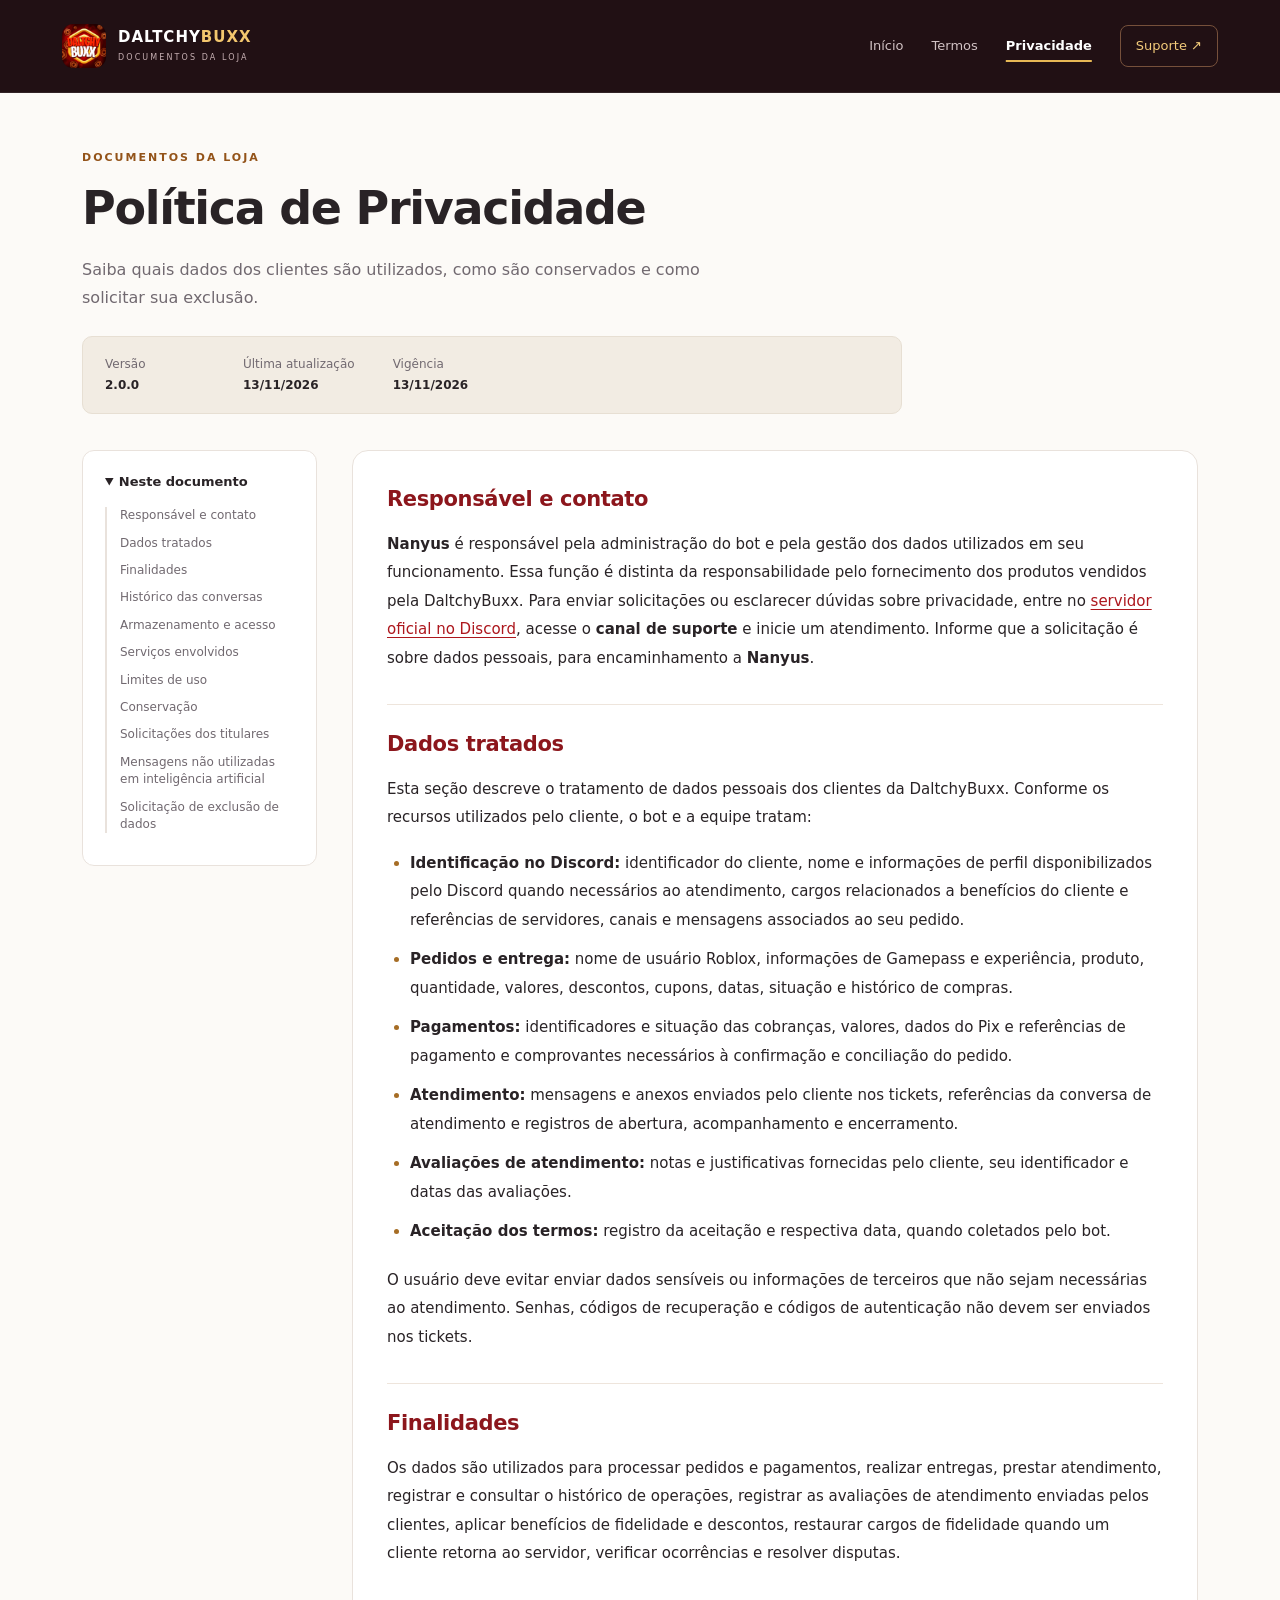
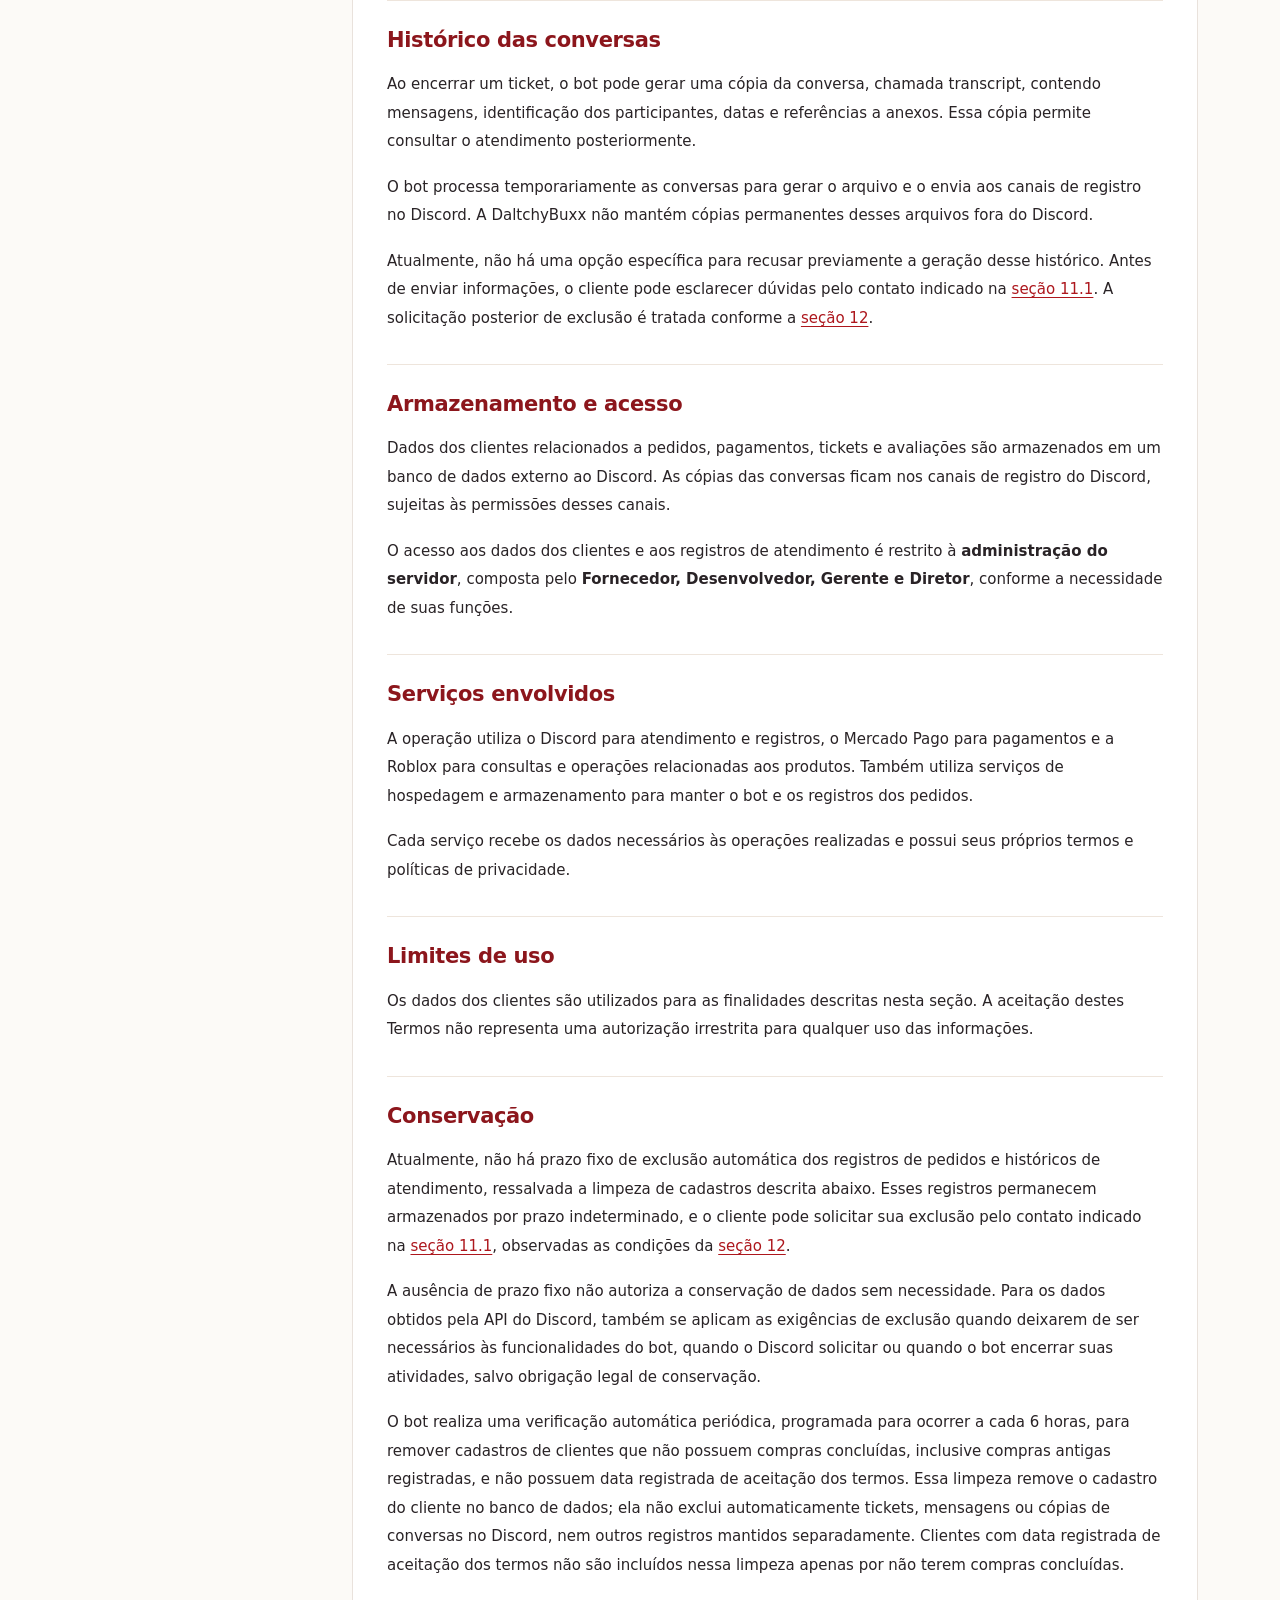
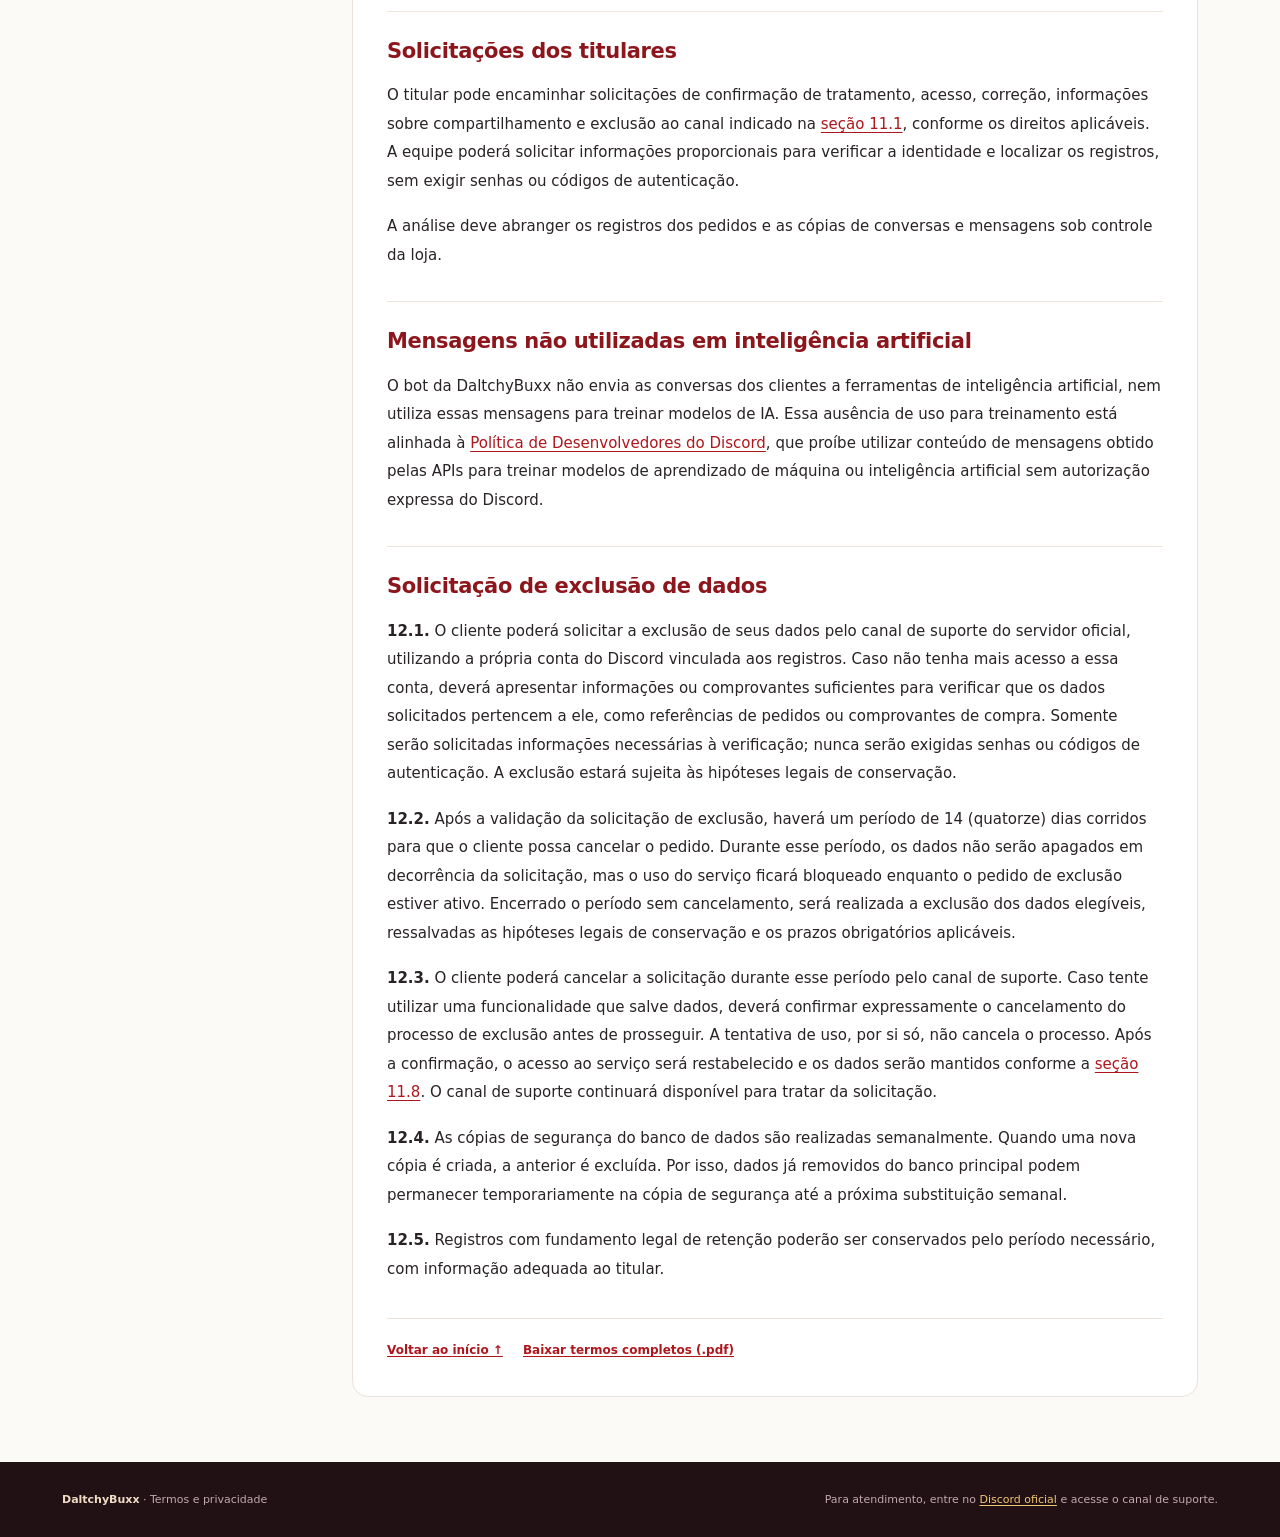
==== commit 44b5c5a4: "Restaurar paleta original sem reintroduzir o seletor de temas" ====
--- a/privacidade/index.html
+++ b/privacidade/index.html
@@ -4,10 +4,10 @@
   <meta charset="utf-8">
   <meta name="viewport" content="width=device-width, initial-scale=1">
   <meta name="description" content="Saiba quais dados dos clientes são utilizados, como são conservados e como solicitar sua exclusão.">
-  <meta name="theme-color" content="#d50916">
+  <meta name="theme-color" content="#a50810">
   <title>Política de Privacidade · DaltchyBuxx</title>
   <link rel="icon" href="../assets/favicon.svg" type="image/svg+xml">
-  <link rel="stylesheet" href="../assets/style.css?v=5">
+  <link rel="stylesheet" href="../assets/style.css?v=6">
   <link rel="canonical" href="https://daltchybuxx.github.io/privacidade/">
 </head>
 <body>
--- a/assets/style.css
+++ b/assets/style.css
@@ -1,6 +1,6 @@
-:root{color-scheme:light;--red:#d50916;--gold:#b38b32;--ink:#252326;--muted:#686469;--line:#e8e3df;--paper:#fff;--soft:#faf8f5;font-family:Arial,Helvetica,sans-serif;font-synthesis:none}*{box-sizing:border-box}body{margin:0;background:var(--paper);color:var(--ink);font-size:16px;line-height:1.75}a{color:var(--red);text-underline-offset:.2em}a:hover{text-decoration-thickness:2px}a:focus-visible,summary:focus-visible{outline:3px solid var(--gold);outline-offset:5px;border-radius:2px}.skip-link{position:absolute;top:-100px;left:16px;padding:10px 18px;background:#fff;z-index:10}.skip-link:focus{top:12px}.site-header{border-top:4px solid var(--red);border-bottom:1px solid var(--line)}.header-inner{max-width:1180px;margin:auto;min-height:90px;padding:18px 32px;display:flex;align-items:center;justify-content:space-between;gap:24px}.brand{font-size:21px;font-weight:800;letter-spacing:-.7px;color:var(--red);text-decoration:none;white-space:nowrap}.brand span{font-weight:500}.brand .brand-dot{color:var(--gold);font-size:30px;font-weight:800}.site-header nav{display:flex;gap:25px;align-items:center;flex-wrap:wrap}.site-header nav a{font-size:14px;text-decoration:none;color:var(--muted)}.site-header nav a[aria-current=page]{color:var(--red);font-weight:700;text-decoration:underline;text-decoration-color:var(--gold);text-decoration-thickness:2px;text-underline-offset:10px}.site-header nav .support-link{color:var(--red)}.eyebrow{font-size:11px;font-weight:700;letter-spacing:2px;color:var(--red);margin:0 0 14px}.home-shell{max-width:1010px;margin:auto;padding:65px 32px 50px}.home-intro{max-width:650px}.home-intro h1,.document-heading h1{font-size:clamp(30px,4vw,44px);font-weight:600;line-height:1.2;letter-spacing:-1.3px;margin:0 0 20px}.home-intro>p:last-child{color:var(--muted);font-size:18px;max-width:550px}.document-cards{display:grid;grid-template-columns:1fr 1fr;gap:22px;margin:40px 0 42px}.document-card{padding:28px;border:1px solid var(--line);border-top:3px solid var(--gold);color:var(--ink);text-decoration:none;border-radius:2px}.document-card:hover{background:var(--soft);border-color:var(--gold)}.card-number{font-size:12px;letter-spacing:1px;color:var(--muted)}.document-card h2{font-size:23px;line-height:1.3;letter-spacing:-.5px;color:var(--red);margin:15px 0 12px}.document-card p{color:var(--muted);margin:0 0 22px;font-size:15px}.card-link{color:var(--red);font-size:14px;font-weight:700}.contact-block{border-top:1px solid var(--line);padding-top:28px}.contact-block h2{font-size:20px;margin:0 0 8px}.contact-block p{color:var(--muted);margin:0 0 18px}.contact-button{display:inline-block;padding:10px 18px;border:1px solid var(--red);border-radius:3px;font-size:14px;text-decoration:none;font-weight:700}.contact-button:hover{background:var(--red);color:white}.home-meta{font-size:12px;color:var(--muted);margin-top:38px}.document-shell{max-width:1180px;margin:auto;padding:48px 32px 65px}.document-heading{max-width:820px;margin-bottom:36px}.document-heading h1{max-width:750px}.intro{color:var(--muted);max-width:670px;margin:0 0 24px}.document-meta{display:flex;flex-wrap:wrap;gap:24px;margin:0;padding:16px 0;border-top:1px solid var(--line);border-bottom:1px solid var(--line);font-size:12px}.document-meta div{min-width:100px}.document-meta dt{color:var(--muted)}.document-meta dd{margin:0;font-weight:700}.document-grid{display:grid;grid-template-columns:235px minmax(0,1fr);gap:45px}.toc{align-self:start;position:sticky;top:24px;font-size:12px;line-height:1.45}.toc summary{font-size:13px;font-weight:700;cursor:pointer;list-style-position:inside;margin-bottom:15px}.toc ol{list-style:none;margin:0;padding:0 0 0 13px;border-left:2px solid var(--line)}.toc li{margin:0 0 10px}.toc a{color:var(--muted);text-decoration:none}.toc a:hover{color:var(--red)}.toc .toc-level-3{padding-left:12px;font-size:11px}.document-body{max-width:740px;min-width:0;overflow-wrap:anywhere}.document-body h2{scroll-margin-top:22px;font-size:21px;color:var(--red);line-height:1.4;margin:32px 0 15px;letter-spacing:-.35px}.document-body h2:first-child{margin-top:0}.document-body h3{scroll-margin-top:22px;font-size:17px;line-height:1.45;margin:26px 0 12px}.document-body p{margin:0 0 17px}.document-body ul{padding-left:23px;margin:0 0 20px}.document-body li{margin-bottom:11px}.document-end{display:flex;flex-wrap:wrap;gap:20px;border-top:1px solid var(--line);margin-top:35px;padding-top:20px;font-size:13px}.site-footer{border-top:1px solid var(--line);background:var(--soft);font-size:12px;color:var(--muted)}.footer-inner{max-width:1180px;margin:auto;padding:23px 32px;display:flex;justify-content:space-between;gap:20px}.footer-inner p{margin:0}.footer-inner strong{color:var(--ink)}@media(max-width:780px){.header-inner{align-items:flex-start;flex-direction:column;gap:10px;padding:16px 22px}.site-header nav{gap:20px}.home-shell{padding:40px 22px}.document-shell{padding:34px 22px}.document-grid{grid-template-columns:minmax(0,1fr);gap:28px}.toc{position:static;background:var(--soft);padding:18px;border:1px solid var(--line)}.toc ol{columns:2;column-gap:20px}.toc li{break-inside:avoid}.footer-inner{flex-direction:column;gap:5px;padding:22px}.document-heading{margin-bottom:25px}}@media(max-width:500px){.document-cards{grid-template-columns:1fr;gap:16px;margin:30px 0}.document-card{padding:23px}.toc ol{columns:1}.document-meta{gap:15px}.document-meta div{min-width:85px}.site-header nav{gap:18px}.site-header nav a{font-size:13px}.home-intro>p:last-child{font-size:16px}}@media print{@page{margin:18mm}.site-header,.site-footer,.toc,.document-end,.skip-link{display:none}.document-shell,.home-shell{max-width:none;padding:0}.document-grid{display:block}.document-body{max-width:none;font-size:10pt;line-height:1.5}.document-heading h1{font-size:23pt}.document-body h2{font-size:14pt;break-after:avoid}.document-body h3{font-size:11pt;break-after:avoid}p,li{orphans:3;widows:3}a{color:#222;text-decoration:underline}.document-meta{padding:9px 0}.document-card{break-inside:avoid}}
+:root{color-scheme:light;--red:#a50810;--gold:#b38b32;--ink:#252326;--muted:#686469;--line:#e8e3df;--paper:#fff;--soft:#faf8f5;font-family:Arial,Helvetica,sans-serif;font-synthesis:none}*{box-sizing:border-box}body{margin:0;background:var(--paper);color:var(--ink);font-size:16px;line-height:1.75}a{color:var(--red);text-underline-offset:.2em}a:hover{text-decoration-thickness:2px}a:focus-visible,summary:focus-visible{outline:3px solid var(--gold);outline-offset:5px;border-radius:2px}.skip-link{position:absolute;top:-100px;left:16px;padding:10px 18px;background:#fff;z-index:10}.skip-link:focus{top:12px}.site-header{border-top:4px solid var(--red);border-bottom:1px solid var(--line)}.header-inner{max-width:1180px;margin:auto;min-height:90px;padding:18px 32px;display:flex;align-items:center;justify-content:space-between;gap:24px}.brand{font-size:21px;font-weight:800;letter-spacing:-.7px;color:var(--red);text-decoration:none;white-space:nowrap}.brand span{font-weight:500}.brand .brand-dot{color:var(--gold);font-size:30px;font-weight:800}.site-header nav{display:flex;gap:25px;align-items:center;flex-wrap:wrap}.site-header nav a{font-size:14px;text-decoration:none;color:var(--muted)}.site-header nav a[aria-current=page]{color:var(--red);font-weight:700;text-decoration:underline;text-decoration-color:var(--gold);text-decoration-thickness:2px;text-underline-offset:10px}.site-header nav .support-link{color:var(--red)}.eyebrow{font-size:11px;font-weight:700;letter-spacing:2px;color:var(--red);margin:0 0 14px}.home-shell{max-width:1010px;margin:auto;padding:65px 32px 50px}.home-intro{max-width:650px}.home-intro h1,.document-heading h1{font-size:clamp(30px,4vw,44px);font-weight:600;line-height:1.2;letter-spacing:-1.3px;margin:0 0 20px}.home-intro>p:last-child{color:var(--muted);font-size:18px;max-width:550px}.document-cards{display:grid;grid-template-columns:1fr 1fr;gap:22px;margin:40px 0 42px}.document-card{padding:28px;border:1px solid var(--line);border-top:3px solid var(--gold);color:var(--ink);text-decoration:none;border-radius:2px}.document-card:hover{background:var(--soft);border-color:var(--gold)}.card-number{font-size:12px;letter-spacing:1px;color:var(--muted)}.document-card h2{font-size:23px;line-height:1.3;letter-spacing:-.5px;color:var(--red);margin:15px 0 12px}.document-card p{color:var(--muted);margin:0 0 22px;font-size:15px}.card-link{color:var(--red);font-size:14px;font-weight:700}.contact-block{border-top:1px solid var(--line);padding-top:28px}.contact-block h2{font-size:20px;margin:0 0 8px}.contact-block p{color:var(--muted);margin:0 0 18px}.contact-button{display:inline-block;padding:10px 18px;border:1px solid var(--red);border-radius:3px;font-size:14px;text-decoration:none;font-weight:700}.contact-button:hover{background:var(--red);color:white}.home-meta{font-size:12px;color:var(--muted);margin-top:38px}.document-shell{max-width:1180px;margin:auto;padding:48px 32px 65px}.document-heading{max-width:820px;margin-bottom:36px}.document-heading h1{max-width:750px}.intro{color:var(--muted);max-width:670px;margin:0 0 24px}.document-meta{display:flex;flex-wrap:wrap;gap:24px;margin:0;padding:16px 0;border-top:1px solid var(--line);border-bottom:1px solid var(--line);font-size:12px}.document-meta div{min-width:100px}.document-meta dt{color:var(--muted)}.document-meta dd{margin:0;font-weight:700}.document-grid{display:grid;grid-template-columns:235px minmax(0,1fr);gap:45px}.toc{align-self:start;position:sticky;top:24px;font-size:12px;line-height:1.45}.toc summary{font-size:13px;font-weight:700;cursor:pointer;list-style-position:inside;margin-bottom:15px}.toc ol{list-style:none;margin:0;padding:0 0 0 13px;border-left:2px solid var(--line)}.toc li{margin:0 0 10px}.toc a{color:var(--muted);text-decoration:none}.toc a:hover{color:var(--red)}.toc .toc-level-3{padding-left:12px;font-size:11px}.document-body{max-width:740px;min-width:0;overflow-wrap:anywhere}.document-body h2{scroll-margin-top:22px;font-size:21px;color:var(--red);line-height:1.4;margin:32px 0 15px;letter-spacing:-.35px}.document-body h2:first-child{margin-top:0}.document-body h3{scroll-margin-top:22px;font-size:17px;line-height:1.45;margin:26px 0 12px}.document-body p{margin:0 0 17px}.document-body ul{padding-left:23px;margin:0 0 20px}.document-body li{margin-bottom:11px}.document-end{display:flex;flex-wrap:wrap;gap:20px;border-top:1px solid var(--line);margin-top:35px;padding-top:20px;font-size:13px}.site-footer{border-top:1px solid var(--line);background:var(--soft);font-size:12px;color:var(--muted)}.footer-inner{max-width:1180px;margin:auto;padding:23px 32px;display:flex;justify-content:space-between;gap:20px}.footer-inner p{margin:0}.footer-inner strong{color:var(--ink)}@media(max-width:780px){.header-inner{align-items:flex-start;flex-direction:column;gap:10px;padding:16px 22px}.site-header nav{gap:20px}.home-shell{padding:40px 22px}.document-shell{padding:34px 22px}.document-grid{grid-template-columns:minmax(0,1fr);gap:28px}.toc{position:static;background:var(--soft);padding:18px;border:1px solid var(--line)}.toc ol{columns:2;column-gap:20px}.toc li{break-inside:avoid}.footer-inner{flex-direction:column;gap:5px;padding:22px}.document-heading{margin-bottom:25px}}@media(max-width:500px){.document-cards{grid-template-columns:1fr;gap:16px;margin:30px 0}.document-card{padding:23px}.toc ol{columns:1}.document-meta{gap:15px}.document-meta div{min-width:85px}.site-header nav{gap:18px}.site-header nav a{font-size:13px}.home-intro>p:last-child{font-size:16px}}@media print{@page{margin:18mm}.site-header,.site-footer,.toc,.document-end,.skip-link{display:none}.document-shell,.home-shell{max-width:none;padding:0}.document-grid{display:block}.document-body{max-width:none;font-size:10pt;line-height:1.5}.document-heading h1{font-size:23pt}.document-body h2{font-size:14pt;break-after:avoid}.document-body h3{font-size:11pt;break-after:avoid}p,li{orphans:3;widows:3}a{color:#222;text-decoration:underline}.document-meta{padding:9px 0}.document-card{break-inside:avoid}}
 /* DaltchyBuxx: identidade visual */
-:root{--red:#d80e1b;--gold:#e7b855;--ink:#292326;--muted:#716970;--line:#e9e2dc;--soft:#f7f4ef;font-family:Inter,ui-sans-serif,system-ui,-apple-system,BlinkMacSystemFont,"Segoe UI",sans-serif}body{background:#fcfaf7}::selection{background:#f3cf82;color:#33151a}.site-header{background:#260609;color:#fff;border-top:0;border-bottom:1px solid #ffffff14}.header-inner{max-width:1220px;min-height:92px}.brand{display:flex;align-items:center;gap:12px;color:#fff;font-size:15px;letter-spacing:1px;line-height:1.1}.brand img{border-radius:11px}.brand span{font-weight:800}.brand strong{color:#f3c76e}.brand small{display:block;font-size:8px;letter-spacing:2.1px;color:#c6afb2;margin-top:8px;font-weight:500}.site-header nav{gap:28px}.site-header nav a{color:#d1c2c4;font-size:13px}.site-header nav a:hover,.site-header nav a[aria-current=page]{color:#fff}.site-header nav .support-link{color:#f3cb7b;border:1px solid #76503b;padding:9px 15px;border-radius:8px}.home-shell{max-width:none;padding:0}.home-intro{max-width:none;display:grid;grid-template-columns:minmax(0,1.4fr) minmax(250px,1fr);align-items:center;gap:50px;padding:80px max(32px,calc((100vw - 1100px)/2));background:radial-gradient(ellipse at 85% 40%,#d8102466,transparent 55%),#260609;position:relative;overflow:hidden;min-height:530px}.hero-copy{position:relative;z-index:1}.home-intro .eyebrow{color:#e6bd7e;display:flex;align-items:center;gap:9px;font-size:10px;letter-spacing:2px}.status-dot{width:6px;height:6px;border-radius:50%;background:#f3c76e;box-shadow:0 0 14px #f3c76e70}.home-intro h1{font-size:clamp(42px,5.5vw,70px);line-height:1.08;letter-spacing:-3px;color:#fff8ed;font-weight:750;margin-bottom:25px}.home-intro h1 span{color:#f2c56d}.hero-copy>p:not(.eyebrow){color:#cab8bb;font-size:17px;max-width:450px;line-height:1.8}.hero-actions{display:flex;align-items:center;gap:25px;margin-top:30px;flex-wrap:wrap}.primary-button,.text-button{font-size:13px;font-weight:700;text-decoration:none}.primary-button{background:#f0c16a;color:#351a16;padding:14px 20px;border-radius:8px;box-shadow:0 5px 18px #0002}.primary-button:hover{background:#ffdb95}.primary-button span{margin-left:16px}.text-button{color:#f9ece0}.text-button span{margin-left:8px}.hero-copy .hero-note{font-size:11px!important;color:#a98e94!important;margin:24px 0 0;letter-spacing:.4px}.hero-art{position:relative;text-align:center;padding:24px}.hero-art:before,.hero-art:after{content:"";position:absolute;border:1px solid #e7b85520;border-radius:36px;inset:0;transform:rotate(12deg);pointer-events:none}.hero-art:after{inset:18px;transform:rotate(-8deg)}.logo-frame{position:relative;z-index:1}.logo-frame img{display:block;width:min(100%,280px);height:auto;margin:auto;border-radius:30px;box-shadow:0 22px 60px #0005}.art-caption{display:block;margin-top:23px;color:#edc891;font-size:9px;letter-spacing:3px}.art-caption span{color:#ac898b;margin-left:6px}.documents-section{max-width:1164px;margin:auto;padding:64px 32px 56px}.section-heading{display:flex;align-items:end;justify-content:space-between;gap:24px}.section-heading h2{font-size:clamp(25px,3vw,33px);letter-spacing:-1px;line-height:1.2;margin:0}.section-heading>p{font-size:12px;color:var(--muted);margin:0 0 3px}.document-cards{margin:30px 0 0;gap:24px}.document-card{border:1px solid var(--line);border-radius:16px;padding:30px;background:#fff;box-shadow:0 5px 18px #36241903;transition:transform .2s,box-shadow .2s,border-color .2s}.document-card:hover{transform:translateY(-4px);background:#fff;border-color:#c6a36b;box-shadow:0 14px 28px #3624190c}.card-top{display:flex;align-items:center;gap:13px}.card-icon{display:grid;place-items:center;width:44px;height:44px;border-radius:12px;background:#fcf0e6;color:var(--red);font-size:27px}.card-number{font-size:9px;letter-spacing:1.5px;color:#837578}.card-arrow{margin-left:auto;color:#b9a6a2;font-size:23px}.document-card h3{font-size:24px;letter-spacing:-.7px;margin:24px 0 12px;line-height:1.3}.document-card p{max-width:390px;line-height:1.8}.card-link{display:flex;justify-content:space-between;align-items:center;padding-top:20px;border-top:1px solid #f1ebe6;font-size:12px}.contact-block{max-width:1100px;margin:0 auto 32px;display:flex;align-items:center;justify-content:space-between;gap:30px;background:#f0e9df;border:1px solid #e6d9c7;border-radius:16px;padding:32px 36px}.contact-block .eyebrow{font-size:9px;margin-bottom:9px;color:#8d5b25}.contact-block h2{font-size:23px;letter-spacing:-.7px;line-height:1.3}.contact-block p{font-size:13px;max-width:530px;margin:0}.contact-button{white-space:nowrap;background:#e01020;color:white;border:0;padding:13px 20px;border-radius:8px;font-size:12px}.contact-button span{margin-left:16px}.contact-button:hover{background:#b60817}.home-meta{max-width:1100px;margin:0 auto;padding:0 0 32px;display:flex;justify-content:space-between;font-size:9px;letter-spacing:1px}.home-meta span{letter-spacing:0}.site-footer{background:#260609;border:0;color:#c0a9ae}.footer-inner{max-width:1220px;padding:28px 32px;font-size:11px}.footer-inner strong{color:#f0dcc3}.footer-inner a{color:#f1c776}.document-shell{padding-top:55px}.document-heading .eyebrow{color:#935319}.document-heading h1{font-weight:750;font-size:clamp(30px,4vw,46px)}.document-meta{border-radius:10px;padding:17px 22px;background:#f2ece3;border:1px solid #e7dfd3;gap:38px}.document-grid{gap:35px}.toc{background:#fff;border:1px solid var(--line);padding:22px;border-radius:12px;max-height:calc(100vh - 48px);overflow:auto}.toc a:hover{color:var(--red);text-decoration:underline}.document-body{background:white;border:1px solid var(--line);border-radius:16px;padding:34px;max-width:none;font-size:15px;line-height:1.9}.document-body h2{border-top:1px solid #eee5dc;padding-top:25px;color:#c40b1a;scroll-margin-top:24px}.document-body h2:first-child{border:0;padding-top:0}.document-body h3{color:#3c292d}.document-body li::marker{color:#a66d25}.document-end{font-size:12px}.document-end a{font-weight:600}
+:root{--red:#ad171d;--gold:#e7b855;--ink:#292326;--muted:#716970;--line:#e9e2dc;--soft:#f7f4ef;font-family:Inter,ui-sans-serif,system-ui,-apple-system,BlinkMacSystemFont,"Segoe UI",sans-serif}body{background:#fcfaf7}::selection{background:#f3cf82;color:#33151a}.site-header{background:#211014;color:#fff;border-top:0;border-bottom:1px solid #ffffff14}.header-inner{max-width:1220px;min-height:92px}.brand{display:flex;align-items:center;gap:12px;color:#fff;font-size:15px;letter-spacing:1px;line-height:1.1}.brand img{border-radius:11px}.brand span{font-weight:800}.brand strong{color:#f3c76e}.brand small{display:block;font-size:8px;letter-spacing:2.1px;color:#c6afb2;margin-top:8px;font-weight:500}.site-header nav{gap:28px}.site-header nav a{color:#d1c2c4;font-size:13px}.site-header nav a:hover,.site-header nav a[aria-current=page]{color:#fff}.site-header nav .support-link{color:#f3cb7b;border:1px solid #76503b;padding:9px 15px;border-radius:8px}.home-shell{max-width:none;padding:0}.home-intro{max-width:none;display:grid;grid-template-columns:minmax(0,1.4fr) minmax(250px,1fr);align-items:center;gap:50px;padding:80px max(32px,calc((100vw - 1100px)/2));background:radial-gradient(ellipse at 85% 40%,#80221c66,transparent 55%),#211014;position:relative;overflow:hidden;min-height:530px}.hero-copy{position:relative;z-index:1}.home-intro .eyebrow{color:#e6bd7e;display:flex;align-items:center;gap:9px;font-size:10px;letter-spacing:2px}.status-dot{width:6px;height:6px;border-radius:50%;background:#f3c76e;box-shadow:0 0 14px #f3c76e70}.home-intro h1{font-size:clamp(42px,5.5vw,70px);line-height:1.08;letter-spacing:-3px;color:#fff8ed;font-weight:750;margin-bottom:25px}.home-intro h1 span{color:#f2c56d}.hero-copy>p:not(.eyebrow){color:#cab8bb;font-size:17px;max-width:450px;line-height:1.8}.hero-actions{display:flex;align-items:center;gap:25px;margin-top:30px;flex-wrap:wrap}.primary-button,.text-button{font-size:13px;font-weight:700;text-decoration:none}.primary-button{background:#f0c16a;color:#351a16;padding:14px 20px;border-radius:8px;box-shadow:0 5px 18px #0002}.primary-button:hover{background:#ffdb95}.primary-button span{margin-left:16px}.text-button{color:#f9ece0}.text-button span{margin-left:8px}.hero-copy .hero-note{font-size:11px!important;color:#a98e94!important;margin:24px 0 0;letter-spacing:.4px}.hero-art{position:relative;text-align:center;padding:24px}.hero-art:before,.hero-art:after{content:"";position:absolute;border:1px solid #e7b85520;border-radius:36px;inset:0;transform:rotate(12deg);pointer-events:none}.hero-art:after{inset:18px;transform:rotate(-8deg)}.logo-frame{position:relative;z-index:1}.logo-frame img{display:block;width:min(100%,280px);height:auto;margin:auto;border-radius:30px;box-shadow:0 22px 60px #0005}.art-caption{display:block;margin-top:23px;color:#edc891;font-size:9px;letter-spacing:3px}.art-caption span{color:#ac898b;margin-left:6px}.documents-section{max-width:1164px;margin:auto;padding:64px 32px 56px}.section-heading{display:flex;align-items:end;justify-content:space-between;gap:24px}.section-heading h2{font-size:clamp(25px,3vw,33px);letter-spacing:-1px;line-height:1.2;margin:0}.section-heading>p{font-size:12px;color:var(--muted);margin:0 0 3px}.document-cards{margin:30px 0 0;gap:24px}.document-card{border:1px solid var(--line);border-radius:16px;padding:30px;background:#fff;box-shadow:0 5px 18px #36241903;transition:transform .2s,box-shadow .2s,border-color .2s}.document-card:hover{transform:translateY(-4px);background:#fff;border-color:#c6a36b;box-shadow:0 14px 28px #3624190c}.card-top{display:flex;align-items:center;gap:13px}.card-icon{display:grid;place-items:center;width:44px;height:44px;border-radius:12px;background:#fcf0e6;color:var(--red);font-size:27px}.card-number{font-size:9px;letter-spacing:1.5px;color:#837578}.card-arrow{margin-left:auto;color:#b9a6a2;font-size:23px}.document-card h3{font-size:24px;letter-spacing:-.7px;margin:24px 0 12px;line-height:1.3}.document-card p{max-width:390px;line-height:1.8}.card-link{display:flex;justify-content:space-between;align-items:center;padding-top:20px;border-top:1px solid #f1ebe6;font-size:12px}.contact-block{max-width:1100px;margin:0 auto 32px;display:flex;align-items:center;justify-content:space-between;gap:30px;background:#f0e9df;border:1px solid #e6d9c7;border-radius:16px;padding:32px 36px}.contact-block .eyebrow{font-size:9px;margin-bottom:9px;color:#8d5b25}.contact-block h2{font-size:23px;letter-spacing:-.7px;line-height:1.3}.contact-block p{font-size:13px;max-width:530px;margin:0}.contact-button{white-space:nowrap;background:#a5161e;color:white;border:0;padding:13px 20px;border-radius:8px;font-size:12px}.contact-button span{margin-left:16px}.contact-button:hover{background:#7e1016}.home-meta{max-width:1100px;margin:0 auto;padding:0 0 32px;display:flex;justify-content:space-between;font-size:9px;letter-spacing:1px}.home-meta span{letter-spacing:0}.site-footer{background:#211014;border:0;color:#c0a9ae}.footer-inner{max-width:1220px;padding:28px 32px;font-size:11px}.footer-inner strong{color:#f0dcc3}.footer-inner a{color:#f1c776}.document-shell{padding-top:55px}.document-heading .eyebrow{color:#935319}.document-heading h1{font-weight:750;font-size:clamp(30px,4vw,46px)}.document-meta{border-radius:10px;padding:17px 22px;background:#f2ece3;border:1px solid #e7dfd3;gap:38px}.document-grid{gap:35px}.toc{background:#fff;border:1px solid var(--line);padding:22px;border-radius:12px;max-height:calc(100vh - 48px);overflow:auto}.toc a:hover{color:var(--red);text-decoration:underline}.document-body{background:white;border:1px solid var(--line);border-radius:16px;padding:34px;max-width:none;font-size:15px;line-height:1.9}.document-body h2{border-top:1px solid #eee5dc;padding-top:25px;color:#8c161c;scroll-margin-top:24px}.document-body h2:first-child{border:0;padding-top:0}.document-body h3{color:#3c292d}.document-body li::marker{color:#a66d25}.document-end{font-size:12px}.document-end a{font-weight:600}
 @media(max-width:900px){.home-intro{gap:24px;padding:55px 30px;min-height:470px}.hero-art{padding:18px}.logo-frame img{max-width:240px}.contact-block,.home-meta{margin-left:30px;margin-right:30px}.section-heading{align-items:start;flex-direction:column;gap:12px}.document-grid{grid-template-columns:210px minmax(0,1fr);gap:24px}.document-body{padding:25px}}
 @media(max-width:780px){.header-inner{flex-direction:row;align-items:center;padding:18px 22px;gap:18px;flex-wrap:wrap}.site-header nav{gap:19px}.site-header nav .support-link{padding:6px 10px}.brand{font-size:13px}.brand img{width:38px;height:38px}.document-grid{grid-template-columns:minmax(0,1fr)}.toc{position:static;max-height:300px}.home-intro{grid-template-columns:minmax(0,1fr) 190px;padding:48px 24px;gap:20px}.home-intro h1{font-size:44px;letter-spacing:-2px}.hero-copy>p:not(.eyebrow){font-size:15px}.hero-actions{gap:18px}.hero-art{padding:12px}.art-caption{font-size:7px;letter-spacing:1.5px}.art-caption span{display:block;margin-top:5px}.contact-block{padding:28px;align-items:start;flex-direction:column;gap:20px}.documents-section{padding:42px 24px}.document-meta{gap:20px}}
 @media(max-width:560px){.header-inner{gap:18px}.site-header nav{width:100%;justify-content:space-between;gap:10px}.site-header nav a{font-size:12px}.home-intro{display:flex;flex-direction:column-reverse;align-items:stretch;padding:35px 24px 42px;gap:32px}.hero-art{align-self:center;width:175px;padding:10px}.logo-frame img{border-radius:20px;width:145px}.art-caption{display:none}.home-intro h1{font-size:43px;letter-spacing:-2px;margin-bottom:20px}.hero-copy>p:not(.eyebrow){max-width:340px}.hero-actions{gap:20px}.primary-button{padding:13px 15px}.home-intro .eyebrow{font-size:9px}.document-cards{margin-top:24px}.document-card{padding:25px}.document-card h3{font-size:23px}.contact-block,.home-meta{margin-left:24px;margin-right:24px}.home-meta{gap:10px;flex-direction:column}.contact-block h2{font-size:24px}.document-shell{padding:32px 18px}.document-body{padding:23px 20px;font-size:14px}.document-heading h1{letter-spacing:-1px}.document-meta{padding:15px;gap:16px}.document-meta div{min-width:80px}}
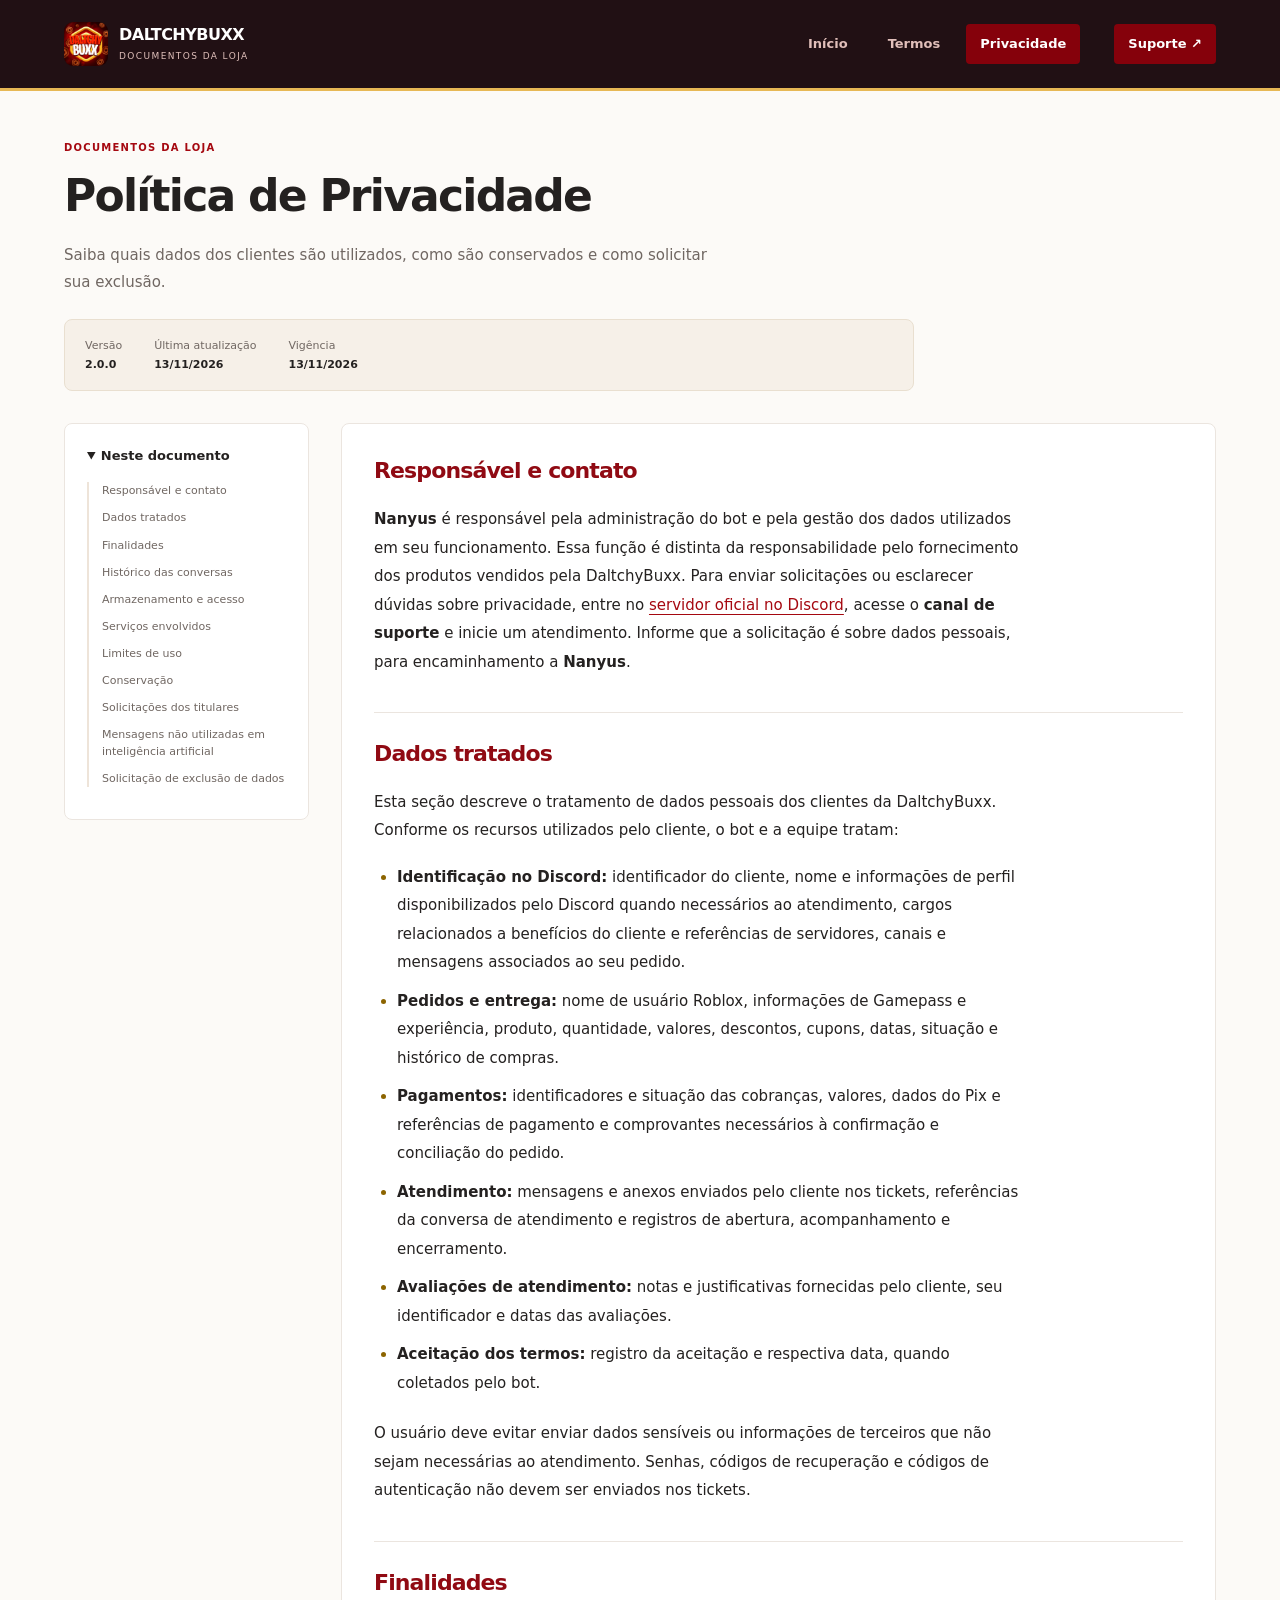
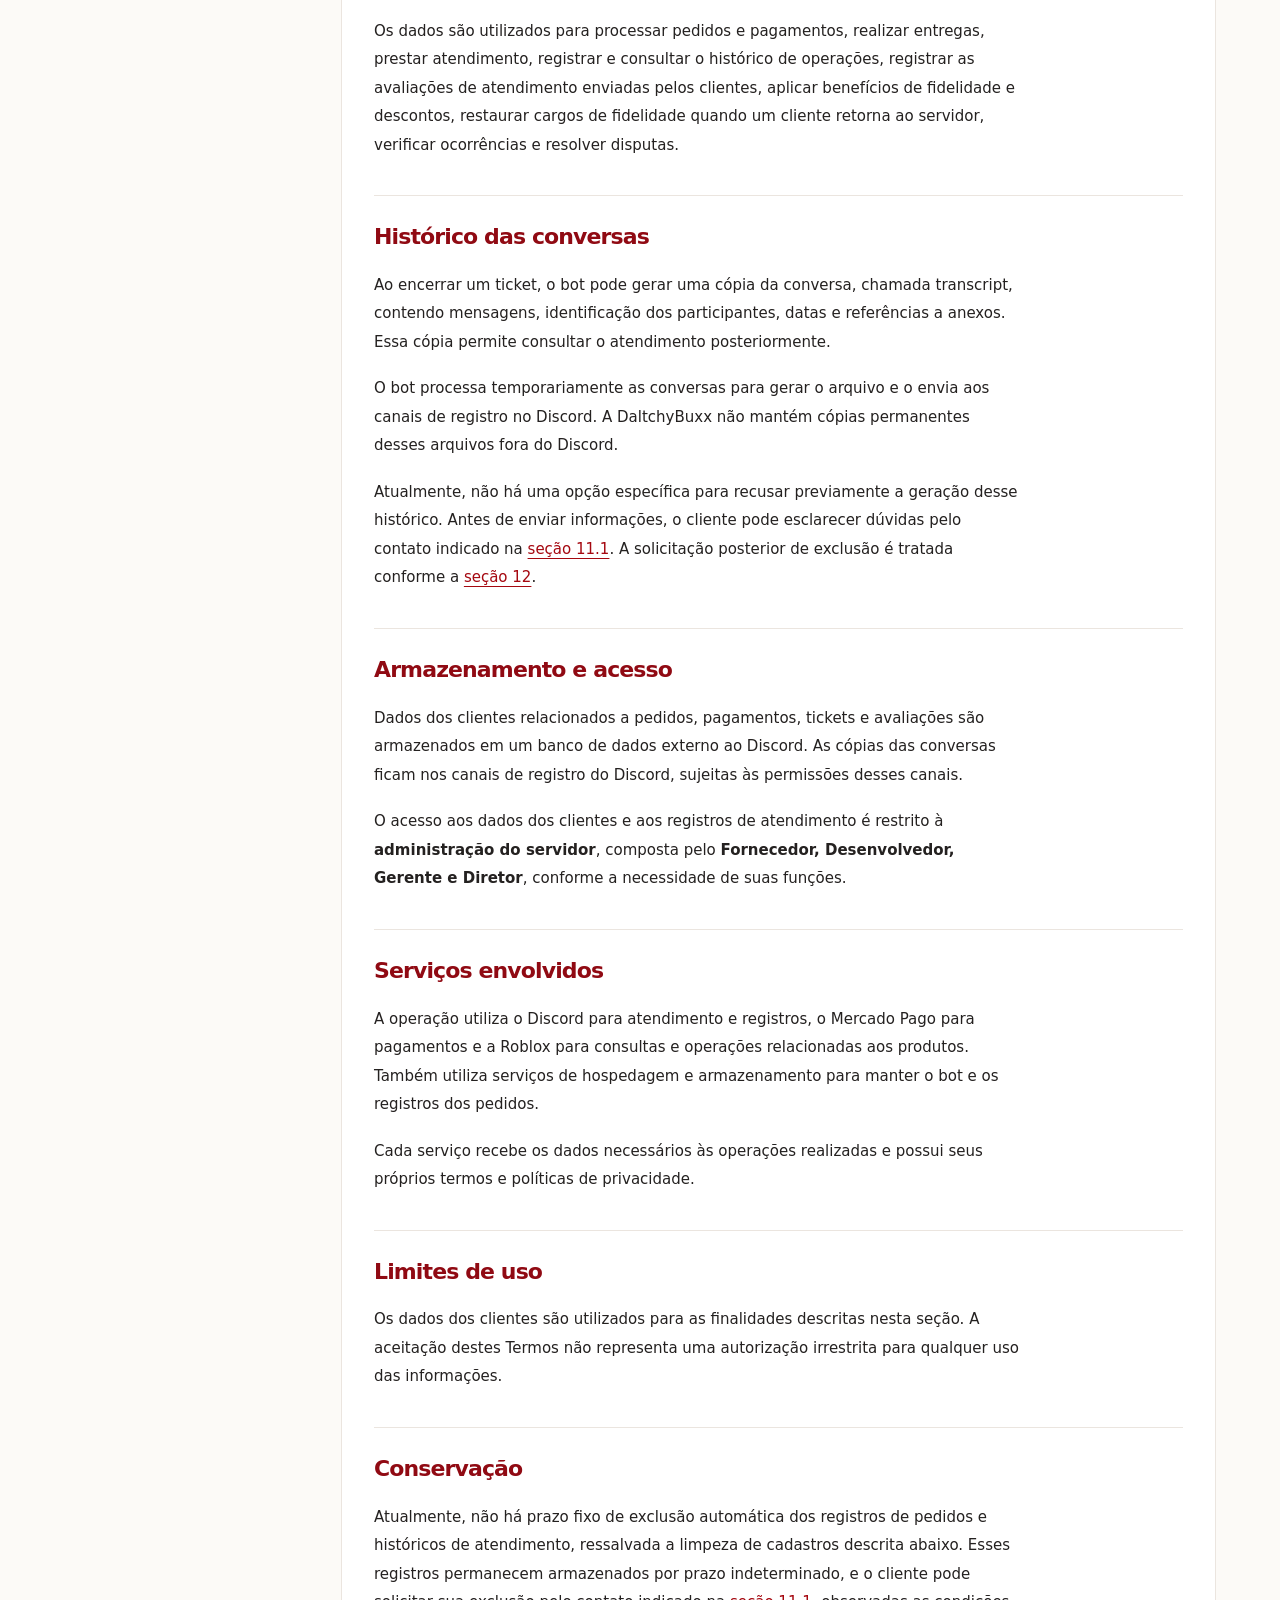
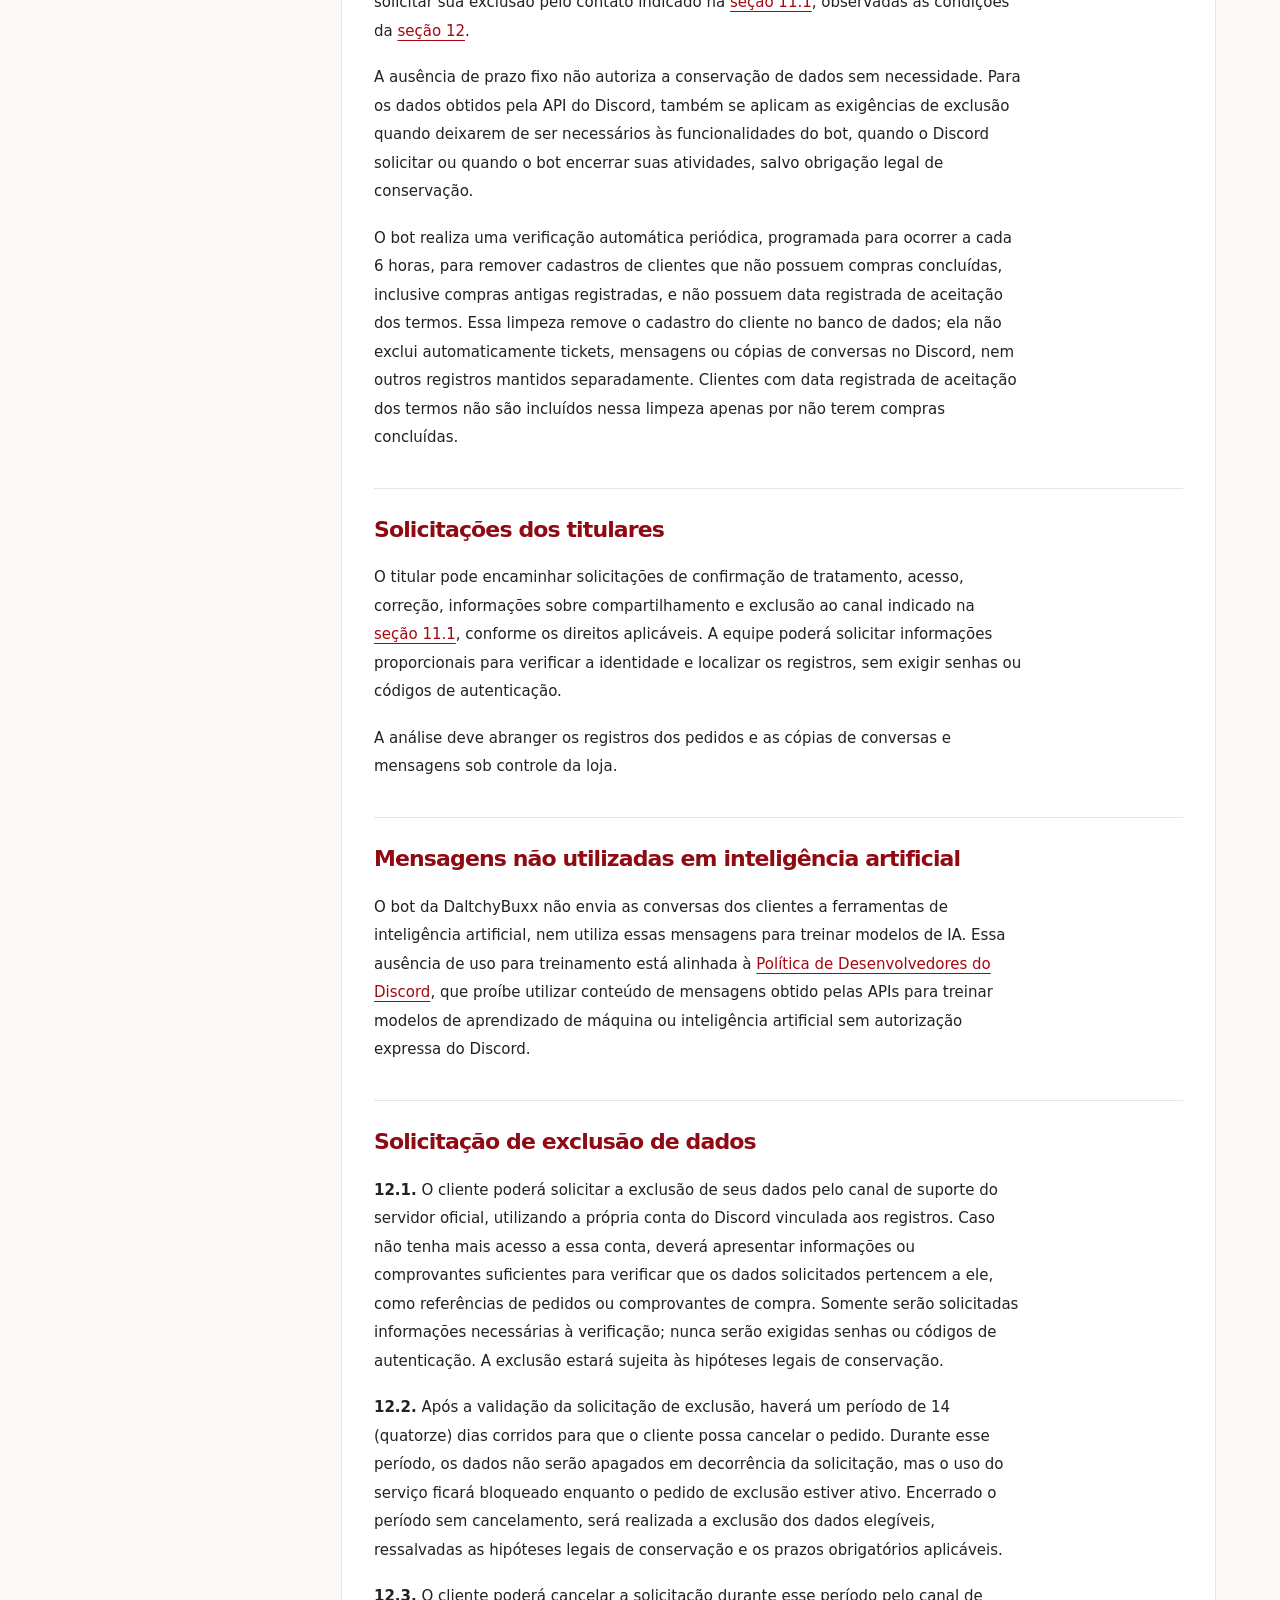
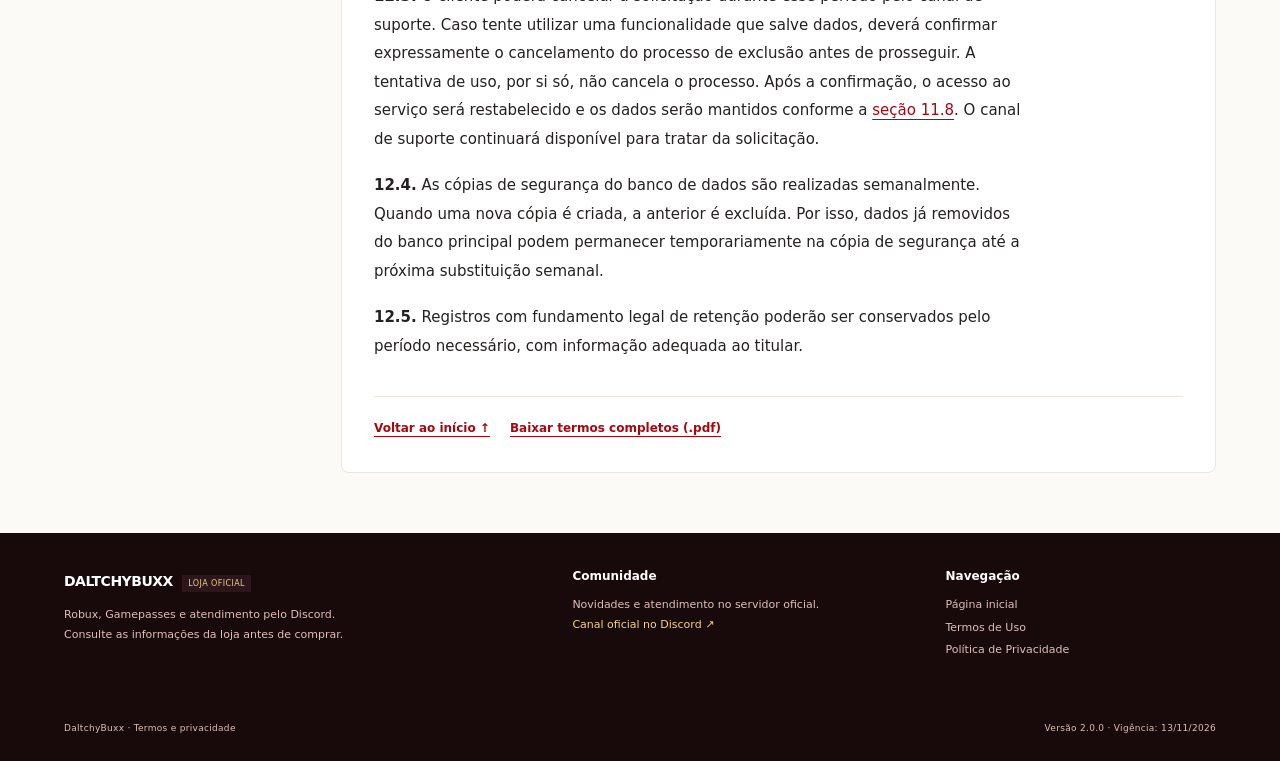
==== commit ed63e1b0: "Adaptar design à referência com início claro, cartões editoriais e comunidade" ====
--- a/privacidade/index.html
+++ b/privacidade/index.html
@@ -7,7 +7,7 @@
   <meta name="theme-color" content="#a50810">
   <title>Política de Privacidade · DaltchyBuxx</title>
   <link rel="icon" href="../assets/favicon.svg" type="image/svg+xml">
-  <link rel="stylesheet" href="../assets/style.css?v=6">
+  <link rel="stylesheet" href="../assets/style.css?v=7">
   <link rel="canonical" href="https://daltchybuxx.github.io/privacidade/">
 </head>
 <body>
@@ -68,8 +68,11 @@
       </article>
     </div>
   </main>
-  <footer class="site-footer"><div class="footer-inner"><p><strong>DaltchyBuxx</strong> · Termos e privacidade</p>
-    <p>Para atendimento, entre no <a href="https://discord.gg/5mzW2VyNDD">Discord oficial</a> e acesse o canal de suporte.</p>
+  <footer class="site-footer"><div class="footer-inner">
+    <div class="footer-brand"><strong>DALTCHYBUXX <span>LOJA OFICIAL</span></strong><p>Robux, Gamepasses e atendimento pelo Discord.<br>Consulte as informações da loja antes de comprar.</p></div>
+    <div><h2>Comunidade</h2><p>Novidades e atendimento no servidor oficial.</p><a href="https://discord.gg/5mzW2VyNDD">Canal oficial no Discord ↗</a></div>
+    <nav aria-label="Navegação do rodapé"><h2>Navegação</h2><a href="../">Página inicial</a><a href="../termos/">Termos de Uso</a><a href="../privacidade/">Política de Privacidade</a></nav>
+    <p class="footer-bottom">DaltchyBuxx · Termos e privacidade <span>Versão 2.0.0 · Vigência: 13/11/2026</span></p>
   </div></footer>
 </body>
 </html>
--- a/assets/style.css
+++ b/assets/style.css
@@ -1,8 +1,6 @@
-:root{color-scheme:light;--red:#a50810;--gold:#b38b32;--ink:#252326;--muted:#686469;--line:#e8e3df;--paper:#fff;--soft:#faf8f5;font-family:Arial,Helvetica,sans-serif;font-synthesis:none}*{box-sizing:border-box}body{margin:0;background:var(--paper);color:var(--ink);font-size:16px;line-height:1.75}a{color:var(--red);text-underline-offset:.2em}a:hover{text-decoration-thickness:2px}a:focus-visible,summary:focus-visible{outline:3px solid var(--gold);outline-offset:5px;border-radius:2px}.skip-link{position:absolute;top:-100px;left:16px;padding:10px 18px;background:#fff;z-index:10}.skip-link:focus{top:12px}.site-header{border-top:4px solid var(--red);border-bottom:1px solid var(--line)}.header-inner{max-width:1180px;margin:auto;min-height:90px;padding:18px 32px;display:flex;align-items:center;justify-content:space-between;gap:24px}.brand{font-size:21px;font-weight:800;letter-spacing:-.7px;color:var(--red);text-decoration:none;white-space:nowrap}.brand span{font-weight:500}.brand .brand-dot{color:var(--gold);font-size:30px;font-weight:800}.site-header nav{display:flex;gap:25px;align-items:center;flex-wrap:wrap}.site-header nav a{font-size:14px;text-decoration:none;color:var(--muted)}.site-header nav a[aria-current=page]{color:var(--red);font-weight:700;text-decoration:underline;text-decoration-color:var(--gold);text-decoration-thickness:2px;text-underline-offset:10px}.site-header nav .support-link{color:var(--red)}.eyebrow{font-size:11px;font-weight:700;letter-spacing:2px;color:var(--red);margin:0 0 14px}.home-shell{max-width:1010px;margin:auto;padding:65px 32px 50px}.home-intro{max-width:650px}.home-intro h1,.document-heading h1{font-size:clamp(30px,4vw,44px);font-weight:600;line-height:1.2;letter-spacing:-1.3px;margin:0 0 20px}.home-intro>p:last-child{color:var(--muted);font-size:18px;max-width:550px}.document-cards{display:grid;grid-template-columns:1fr 1fr;gap:22px;margin:40px 0 42px}.document-card{padding:28px;border:1px solid var(--line);border-top:3px solid var(--gold);color:var(--ink);text-decoration:none;border-radius:2px}.document-card:hover{background:var(--soft);border-color:var(--gold)}.card-number{font-size:12px;letter-spacing:1px;color:var(--muted)}.document-card h2{font-size:23px;line-height:1.3;letter-spacing:-.5px;color:var(--red);margin:15px 0 12px}.document-card p{color:var(--muted);margin:0 0 22px;font-size:15px}.card-link{color:var(--red);font-size:14px;font-weight:700}.contact-block{border-top:1px solid var(--line);padding-top:28px}.contact-block h2{font-size:20px;margin:0 0 8px}.contact-block p{color:var(--muted);margin:0 0 18px}.contact-button{display:inline-block;padding:10px 18px;border:1px solid var(--red);border-radius:3px;font-size:14px;text-decoration:none;font-weight:700}.contact-button:hover{background:var(--red);color:white}.home-meta{font-size:12px;color:var(--muted);margin-top:38px}.document-shell{max-width:1180px;margin:auto;padding:48px 32px 65px}.document-heading{max-width:820px;margin-bottom:36px}.document-heading h1{max-width:750px}.intro{color:var(--muted);max-width:670px;margin:0 0 24px}.document-meta{display:flex;flex-wrap:wrap;gap:24px;margin:0;padding:16px 0;border-top:1px solid var(--line);border-bottom:1px solid var(--line);font-size:12px}.document-meta div{min-width:100px}.document-meta dt{color:var(--muted)}.document-meta dd{margin:0;font-weight:700}.document-grid{display:grid;grid-template-columns:235px minmax(0,1fr);gap:45px}.toc{align-self:start;position:sticky;top:24px;font-size:12px;line-height:1.45}.toc summary{font-size:13px;font-weight:700;cursor:pointer;list-style-position:inside;margin-bottom:15px}.toc ol{list-style:none;margin:0;padding:0 0 0 13px;border-left:2px solid var(--line)}.toc li{margin:0 0 10px}.toc a{color:var(--muted);text-decoration:none}.toc a:hover{color:var(--red)}.toc .toc-level-3{padding-left:12px;font-size:11px}.document-body{max-width:740px;min-width:0;overflow-wrap:anywhere}.document-body h2{scroll-margin-top:22px;font-size:21px;color:var(--red);line-height:1.4;margin:32px 0 15px;letter-spacing:-.35px}.document-body h2:first-child{margin-top:0}.document-body h3{scroll-margin-top:22px;font-size:17px;line-height:1.45;margin:26px 0 12px}.document-body p{margin:0 0 17px}.document-body ul{padding-left:23px;margin:0 0 20px}.document-body li{margin-bottom:11px}.document-end{display:flex;flex-wrap:wrap;gap:20px;border-top:1px solid var(--line);margin-top:35px;padding-top:20px;font-size:13px}.site-footer{border-top:1px solid var(--line);background:var(--soft);font-size:12px;color:var(--muted)}.footer-inner{max-width:1180px;margin:auto;padding:23px 32px;display:flex;justify-content:space-between;gap:20px}.footer-inner p{margin:0}.footer-inner strong{color:var(--ink)}@media(max-width:780px){.header-inner{align-items:flex-start;flex-direction:column;gap:10px;padding:16px 22px}.site-header nav{gap:20px}.home-shell{padding:40px 22px}.document-shell{padding:34px 22px}.document-grid{grid-template-columns:minmax(0,1fr);gap:28px}.toc{position:static;background:var(--soft);padding:18px;border:1px solid var(--line)}.toc ol{columns:2;column-gap:20px}.toc li{break-inside:avoid}.footer-inner{flex-direction:column;gap:5px;padding:22px}.document-heading{margin-bottom:25px}}@media(max-width:500px){.document-cards{grid-template-columns:1fr;gap:16px;margin:30px 0}.document-card{padding:23px}.toc ol{columns:1}.document-meta{gap:15px}.document-meta div{min-width:85px}.site-header nav{gap:18px}.site-header nav a{font-size:13px}.home-intro>p:last-child{font-size:16px}}@media print{@page{margin:18mm}.site-header,.site-footer,.toc,.document-end,.skip-link{display:none}.document-shell,.home-shell{max-width:none;padding:0}.document-grid{display:block}.document-body{max-width:none;font-size:10pt;line-height:1.5}.document-heading h1{font-size:23pt}.document-body h2{font-size:14pt;break-after:avoid}.document-body h3{font-size:11pt;break-after:avoid}p,li{orphans:3;widows:3}a{color:#222;text-decoration:underline}.document-meta{padding:9px 0}.document-card{break-inside:avoid}}
-/* DaltchyBuxx: identidade visual */
-:root{--red:#ad171d;--gold:#e7b855;--ink:#292326;--muted:#716970;--line:#e9e2dc;--soft:#f7f4ef;font-family:Inter,ui-sans-serif,system-ui,-apple-system,BlinkMacSystemFont,"Segoe UI",sans-serif}body{background:#fcfaf7}::selection{background:#f3cf82;color:#33151a}.site-header{background:#211014;color:#fff;border-top:0;border-bottom:1px solid #ffffff14}.header-inner{max-width:1220px;min-height:92px}.brand{display:flex;align-items:center;gap:12px;color:#fff;font-size:15px;letter-spacing:1px;line-height:1.1}.brand img{border-radius:11px}.brand span{font-weight:800}.brand strong{color:#f3c76e}.brand small{display:block;font-size:8px;letter-spacing:2.1px;color:#c6afb2;margin-top:8px;font-weight:500}.site-header nav{gap:28px}.site-header nav a{color:#d1c2c4;font-size:13px}.site-header nav a:hover,.site-header nav a[aria-current=page]{color:#fff}.site-header nav .support-link{color:#f3cb7b;border:1px solid #76503b;padding:9px 15px;border-radius:8px}.home-shell{max-width:none;padding:0}.home-intro{max-width:none;display:grid;grid-template-columns:minmax(0,1.4fr) minmax(250px,1fr);align-items:center;gap:50px;padding:80px max(32px,calc((100vw - 1100px)/2));background:radial-gradient(ellipse at 85% 40%,#80221c66,transparent 55%),#211014;position:relative;overflow:hidden;min-height:530px}.hero-copy{position:relative;z-index:1}.home-intro .eyebrow{color:#e6bd7e;display:flex;align-items:center;gap:9px;font-size:10px;letter-spacing:2px}.status-dot{width:6px;height:6px;border-radius:50%;background:#f3c76e;box-shadow:0 0 14px #f3c76e70}.home-intro h1{font-size:clamp(42px,5.5vw,70px);line-height:1.08;letter-spacing:-3px;color:#fff8ed;font-weight:750;margin-bottom:25px}.home-intro h1 span{color:#f2c56d}.hero-copy>p:not(.eyebrow){color:#cab8bb;font-size:17px;max-width:450px;line-height:1.8}.hero-actions{display:flex;align-items:center;gap:25px;margin-top:30px;flex-wrap:wrap}.primary-button,.text-button{font-size:13px;font-weight:700;text-decoration:none}.primary-button{background:#f0c16a;color:#351a16;padding:14px 20px;border-radius:8px;box-shadow:0 5px 18px #0002}.primary-button:hover{background:#ffdb95}.primary-button span{margin-left:16px}.text-button{color:#f9ece0}.text-button span{margin-left:8px}.hero-copy .hero-note{font-size:11px!important;color:#a98e94!important;margin:24px 0 0;letter-spacing:.4px}.hero-art{position:relative;text-align:center;padding:24px}.hero-art:before,.hero-art:after{content:"";position:absolute;border:1px solid #e7b85520;border-radius:36px;inset:0;transform:rotate(12deg);pointer-events:none}.hero-art:after{inset:18px;transform:rotate(-8deg)}.logo-frame{position:relative;z-index:1}.logo-frame img{display:block;width:min(100%,280px);height:auto;margin:auto;border-radius:30px;box-shadow:0 22px 60px #0005}.art-caption{display:block;margin-top:23px;color:#edc891;font-size:9px;letter-spacing:3px}.art-caption span{color:#ac898b;margin-left:6px}.documents-section{max-width:1164px;margin:auto;padding:64px 32px 56px}.section-heading{display:flex;align-items:end;justify-content:space-between;gap:24px}.section-heading h2{font-size:clamp(25px,3vw,33px);letter-spacing:-1px;line-height:1.2;margin:0}.section-heading>p{font-size:12px;color:var(--muted);margin:0 0 3px}.document-cards{margin:30px 0 0;gap:24px}.document-card{border:1px solid var(--line);border-radius:16px;padding:30px;background:#fff;box-shadow:0 5px 18px #36241903;transition:transform .2s,box-shadow .2s,border-color .2s}.document-card:hover{transform:translateY(-4px);background:#fff;border-color:#c6a36b;box-shadow:0 14px 28px #3624190c}.card-top{display:flex;align-items:center;gap:13px}.card-icon{display:grid;place-items:center;width:44px;height:44px;border-radius:12px;background:#fcf0e6;color:var(--red);font-size:27px}.card-number{font-size:9px;letter-spacing:1.5px;color:#837578}.card-arrow{margin-left:auto;color:#b9a6a2;font-size:23px}.document-card h3{font-size:24px;letter-spacing:-.7px;margin:24px 0 12px;line-height:1.3}.document-card p{max-width:390px;line-height:1.8}.card-link{display:flex;justify-content:space-between;align-items:center;padding-top:20px;border-top:1px solid #f1ebe6;font-size:12px}.contact-block{max-width:1100px;margin:0 auto 32px;display:flex;align-items:center;justify-content:space-between;gap:30px;background:#f0e9df;border:1px solid #e6d9c7;border-radius:16px;padding:32px 36px}.contact-block .eyebrow{font-size:9px;margin-bottom:9px;color:#8d5b25}.contact-block h2{font-size:23px;letter-spacing:-.7px;line-height:1.3}.contact-block p{font-size:13px;max-width:530px;margin:0}.contact-button{white-space:nowrap;background:#a5161e;color:white;border:0;padding:13px 20px;border-radius:8px;font-size:12px}.contact-button span{margin-left:16px}.contact-button:hover{background:#7e1016}.home-meta{max-width:1100px;margin:0 auto;padding:0 0 32px;display:flex;justify-content:space-between;font-size:9px;letter-spacing:1px}.home-meta span{letter-spacing:0}.site-footer{background:#211014;border:0;color:#c0a9ae}.footer-inner{max-width:1220px;padding:28px 32px;font-size:11px}.footer-inner strong{color:#f0dcc3}.footer-inner a{color:#f1c776}.document-shell{padding-top:55px}.document-heading .eyebrow{color:#935319}.document-heading h1{font-weight:750;font-size:clamp(30px,4vw,46px)}.document-meta{border-radius:10px;padding:17px 22px;background:#f2ece3;border:1px solid #e7dfd3;gap:38px}.document-grid{gap:35px}.toc{background:#fff;border:1px solid var(--line);padding:22px;border-radius:12px;max-height:calc(100vh - 48px);overflow:auto}.toc a:hover{color:var(--red);text-decoration:underline}.document-body{background:white;border:1px solid var(--line);border-radius:16px;padding:34px;max-width:none;font-size:15px;line-height:1.9}.document-body h2{border-top:1px solid #eee5dc;padding-top:25px;color:#8c161c;scroll-margin-top:24px}.document-body h2:first-child{border:0;padding-top:0}.document-body h3{color:#3c292d}.document-body li::marker{color:#a66d25}.document-end{font-size:12px}.document-end a{font-weight:600}
-@media(max-width:900px){.home-intro{gap:24px;padding:55px 30px;min-height:470px}.hero-art{padding:18px}.logo-frame img{max-width:240px}.contact-block,.home-meta{margin-left:30px;margin-right:30px}.section-heading{align-items:start;flex-direction:column;gap:12px}.document-grid{grid-template-columns:210px minmax(0,1fr);gap:24px}.document-body{padding:25px}}
-@media(max-width:780px){.header-inner{flex-direction:row;align-items:center;padding:18px 22px;gap:18px;flex-wrap:wrap}.site-header nav{gap:19px}.site-header nav .support-link{padding:6px 10px}.brand{font-size:13px}.brand img{width:38px;height:38px}.document-grid{grid-template-columns:minmax(0,1fr)}.toc{position:static;max-height:300px}.home-intro{grid-template-columns:minmax(0,1fr) 190px;padding:48px 24px;gap:20px}.home-intro h1{font-size:44px;letter-spacing:-2px}.hero-copy>p:not(.eyebrow){font-size:15px}.hero-actions{gap:18px}.hero-art{padding:12px}.art-caption{font-size:7px;letter-spacing:1.5px}.art-caption span{display:block;margin-top:5px}.contact-block{padding:28px;align-items:start;flex-direction:column;gap:20px}.documents-section{padding:42px 24px}.document-meta{gap:20px}}
-@media(max-width:560px){.header-inner{gap:18px}.site-header nav{width:100%;justify-content:space-between;gap:10px}.site-header nav a{font-size:12px}.home-intro{display:flex;flex-direction:column-reverse;align-items:stretch;padding:35px 24px 42px;gap:32px}.hero-art{align-self:center;width:175px;padding:10px}.logo-frame img{border-radius:20px;width:145px}.art-caption{display:none}.home-intro h1{font-size:43px;letter-spacing:-2px;margin-bottom:20px}.hero-copy>p:not(.eyebrow){max-width:340px}.hero-actions{gap:20px}.primary-button{padding:13px 15px}.home-intro .eyebrow{font-size:9px}.document-cards{margin-top:24px}.document-card{padding:25px}.document-card h3{font-size:23px}.contact-block,.home-meta{margin-left:24px;margin-right:24px}.home-meta{gap:10px;flex-direction:column}.contact-block h2{font-size:24px}.document-shell{padding:32px 18px}.document-body{padding:23px 20px;font-size:14px}.document-heading h1{letter-spacing:-1px}.document-meta{padding:15px;gap:16px}.document-meta div{min-width:80px}}
-@media(prefers-reduced-motion:reduce){*{scroll-behavior:auto!important;transition:none!important}}
-@media print{body{background:#fff}.document-body{border:0;padding:0}.document-meta{background:none}.hero-art,.hero-actions,.contact-block{display:none}.home-intro{display:block;background:white;padding:0;min-height:0}.home-intro h1,.home-intro h1 span{color:black}.document-body h2{color:black}.document-heading{margin-bottom:25px}}
+:root{color-scheme:light;--red:#a50810;--gold:#e7b855;--ink:#242120;--muted:#706762;--line:#ebe5df;--canvas:#fcfaf7;--wine:#211014;font-family:Inter,ui-sans-serif,system-ui,-apple-system,BlinkMacSystemFont,"Segoe UI",sans-serif;font-synthesis:none}*{box-sizing:border-box}html{scroll-behavior:smooth}body{margin:0;background:var(--canvas);color:var(--ink);font-size:15px;line-height:1.75}a{color:var(--red);text-underline-offset:4px}a:hover{text-decoration-thickness:2px}a:focus-visible,summary:focus-visible{outline:3px solid #b98224;outline-offset:5px;border-radius:4px}::selection{background:#f3d898;color:#32161b}h1,h2,h3{line-height:1.2;letter-spacing:-.04em}a,summary{-webkit-tap-highlight-color:transparent}.skip-link{position:absolute;top:-100px;left:16px;padding:10px 18px;background:white;z-index:20}.skip-link:focus{top:12px}.site-header{background:var(--wine);color:#fff;border-bottom:3px solid var(--gold)}.header-inner{max-width:1200px;margin:auto;min-height:88px;padding:18px 24px;display:flex;align-items:center;justify-content:space-between;gap:30px}.brand{display:flex;align-items:center;gap:11px;color:#fff;text-decoration:none;white-space:nowrap;font-size:16px;letter-spacing:-.5px;line-height:1.1}.brand img{border-radius:9px}.brand span{font-weight:800}.brand strong{color:#fff}.brand small{display:block;font-size:9px;font-weight:500;letter-spacing:1.4px;color:#dfbfba;margin-top:8px}.site-header nav{display:flex;align-items:center;gap:12px;flex-wrap:wrap}.site-header nav a{padding:9px 14px;border-radius:4px;color:#e1bfba;text-decoration:none;font-size:13px;font-weight:600}.site-header nav a:hover{color:#fff;background:#ffffff0b}.site-header nav a[aria-current=page]{background:#85010b;color:#fff}.site-header nav .support-link{background:#85010b;color:#fff;margin-left:22px}.home-intro{position:relative;text-align:center;padding:60px 24px 0;background:radial-gradient(ellipse at 50% 0,#eddac14d,transparent 66%),radial-gradient(#b2824020 .7px,transparent .7px);background-size:auto,24px 24px}.hero-badge{display:inline-flex;align-items:center;gap:8px;font-size:10px;letter-spacing:1.4px;font-weight:700;color:#795300;border:1px solid #eed29a;background:#fcf5e7;border-radius:99px;padding:4px 15px;margin:0 0 24px}.home-intro h1{font-size:clamp(36px,4.5vw,58px);font-weight:800;line-height:1.13;margin:0 0 22px}.home-intro h1 span{color:#85010b}.hero-description{font-size:18px;line-height:1.65;color:var(--muted);max-width:680px;margin:0 auto}.hero-actions{display:flex;align-items:center;justify-content:center;flex-wrap:wrap;gap:24px;margin:29px 0 50px}.primary-button,.text-button{font-weight:650;font-size:13px;text-decoration:none}.primary-button{padding:12px 20px;border-radius:5px;background:var(--red);color:#fff;box-shadow:0 4px 12px #a5081015}.primary-button span{margin-left:15px}.primary-button:hover{background:#7b0007}.text-button{color:#5d433b}.text-button:hover{color:var(--red)}.hero-bottom{max-width:1152px;margin:auto;display:flex;align-items:center;justify-content:space-between;gap:20px;padding:24px 0 28px;font-size:11px;color:var(--muted);border-top:1px solid var(--line)}.community-pill{display:inline-flex;align-items:center;gap:7px;background:#eee7e4;color:#5b403d;padding:3px 10px;font-size:9px;letter-spacing:.4px;border-radius:99px;text-decoration:none;font-weight:600}.community-pill span{color:#5865f2}.documents-section{background:#f6f0ed;padding:48px 24px 44px;scroll-margin-top:24px}.section-inner{max-width:1152px;margin:auto}.section-heading{display:flex;align-items:end;justify-content:space-between;gap:20px;margin-bottom:30px}.eyebrow{font-size:10px;font-weight:750;letter-spacing:1.25px;color:var(--red);margin:0 0 13px}.section-heading .eyebrow:before{content:"";display:inline-block;width:17px;height:2px;background:var(--red);vertical-align:middle;margin-right:7px}.section-heading h2{font-size:30px;margin:0 0 10px}.section-heading p:not(.eyebrow){margin:0;color:var(--muted);font-size:14px}.updated{white-space:nowrap;color:var(--muted);font-size:10px;margin-bottom:3px}.document-cards{display:grid;grid-template-columns:1fr 1fr;gap:24px}.document-card{position:relative;overflow:hidden;display:flex;flex-direction:column;padding:32px;border:1px solid #eee8e3;border-radius:8px;background:white;color:var(--ink);text-decoration:none;box-shadow:0 2px 3px #21101403;transition:transform .18s,box-shadow .18s}.document-card:before{content:"";position:absolute;inset:0 0 auto;height:4px;background:linear-gradient(90deg,#8c0712,#c02b32)}.privacy-card:before{background:linear-gradient(90deg,#936b09,#efc05c)}.document-card:hover{transform:translateY(-3px);box-shadow:0 8px 20px #2110140c}.card-top{display:flex;align-items:center;justify-content:space-between;gap:10px;margin:2px 0 28px}.card-number{font-size:10px;font-weight:750;letter-spacing:.5px;background:#fbf5e8;color:#8b0010;padding:4px 8px;border-radius:3px}.privacy-card .card-number{color:#7a5900}.card-arrow{display:grid;place-items:center;width:37px;height:37px;background:#f2ebe8;color:#786c68;border-radius:12px;font-size:22px}.document-card h3{font-size:29px;margin:0 0 15px;font-weight:800}.document-card>p{color:var(--muted);font-size:14px;line-height:1.8;margin:0 0 24px}.card-points{list-style:none;margin:0 0 36px;padding:15px 17px;border-radius:4px;background:#f8f3f0;font-size:11px;line-height:1.8}.card-points li{position:relative;padding-left:21px;margin:3px 0}.card-points li:before{content:"✓";position:absolute;left:0;font-weight:800;color:var(--red)}.privacy-card .card-points li:before{color:#8c6400}.card-bottom{margin-top:auto;display:flex;align-items:center;justify-content:space-between;gap:12px}.card-link{color:#98000d;font-weight:750;font-size:12px}.card-link span{margin-left:7px}.privacy-card .card-link{color:#7a5900}.card-format{font-size:9px;color:var(--muted);white-space:nowrap}.resource-section{max-width:1200px;margin:0 auto;padding:36px 24px;display:grid;grid-template-columns:repeat(3,1fr);gap:18px}.resource-card{background:#fff;padding:24px;border:1px solid #f1ece7;border-radius:8px;color:var(--ink);text-decoration:none}.resource-card .eyebrow{display:block;font-size:9px}.resource-card:nth-child(2) .eyebrow{color:#7a5900}.resource-card h2{font-size:24px;margin:0 0 12px;letter-spacing:-1px}.resource-card h2 span{color:#8c6400}.resource-card p{font-size:12px;line-height:1.8;color:var(--muted);margin:0}a.resource-card:hover{border-color:#c9a15e}.contact-block{max-width:1152px;margin:0 auto 42px;padding:44px 46px;background:radial-gradient(ellipse at 0 100%,#73501624,transparent 70%),linear-gradient(110deg,#29191a,#330e12);border-radius:16px;color:#fff;display:flex;align-items:center;justify-content:space-between;gap:36px;box-shadow:0 12px 22px #21101414}.contact-block .eyebrow{color:#f4d38d;font-size:9px}.contact-block h2{font-size:38px;font-weight:800;letter-spacing:-1.2px;margin:0 0 14px}.contact-block p:not(.eyebrow){max-width:580px;color:#dfbbb5;font-size:16px;line-height:1.7;margin:0}.contact-button{display:inline-flex;align-items:center;justify-content:center;gap:16px;background:#5865f2;color:#fff;font-size:13px;font-weight:650;text-decoration:none;padding:15px 25px;border-radius:5px;white-space:nowrap}.contact-button:hover{background:#4752c4}.site-footer{background:#180a0b;color:#dfbfba;font-size:11px}.footer-inner{max-width:1200px;margin:auto;padding:36px 24px 24px;display:grid;grid-template-columns:1.4fr 1fr .8fr;gap:35px}.footer-inner strong{font-size:14px;color:#fff;letter-spacing:-.5px}.footer-inner strong span{font-size:8px;font-weight:500;letter-spacing:.4px;color:#f0cd82;background:#2c1619;padding:4px 6px;margin-left:5px;white-space:nowrap}.footer-inner p{margin:12px 0 0}.footer-inner h2{font-size:12px;letter-spacing:0;color:white;margin:0 0 12px}.footer-inner a{color:#f3d389;text-decoration:none}.footer-inner a:hover{text-decoration:underline}.footer-inner nav a{display:block;color:#dfbfba;margin:3px 0}.footer-inner .footer-bottom{grid-column:1/-1;display:flex;justify-content:space-between;gap:20px;padding-top:24px;margin-top:0;font-size:9px;letter-spacing:.3px}.document-shell{max-width:1200px;margin:auto;padding:48px 24px 60px}.document-heading{max-width:850px;margin-bottom:32px}.document-heading h1{font-size:clamp(28px,3.6vw,44px);margin:0 0 20px}.intro{color:var(--muted);max-width:670px}.document-meta{display:flex;flex-wrap:wrap;gap:32px;background:#f6f0e8;border:1px solid #e9dfd0;border-radius:8px;padding:16px 20px;font-size:11px;margin-top:24px}.document-meta dt{color:var(--muted)}.document-meta dd{margin:0;font-weight:700}.document-grid{display:grid;grid-template-columns:245px minmax(0,1fr);gap:32px}.toc{position:sticky;top:24px;align-self:start;max-height:calc(100vh - 48px);overflow:auto;background:white;border:1px solid var(--line);padding:22px;border-radius:8px;font-size:11px;line-height:1.55}.toc summary{font-size:13px;font-weight:750;cursor:pointer;margin-bottom:16px}.toc ol{list-style:none;padding:0 0 0 13px;margin:0;border-left:2px solid #eee4d9}.toc li{margin-bottom:10px}.toc a{color:var(--muted);text-decoration:none}.toc a:hover{color:var(--red);text-decoration:underline}.toc .toc-level-3{padding-left:10px;font-size:10px}.document-body{min-width:0;overflow-wrap:anywhere;background:#fff;border:1px solid var(--line);border-radius:8px;padding:32px;font-size:15px;line-height:1.9}.document-body p,.document-body ul{max-width:68ch}.document-body p{margin:0 0 18px}.document-body h2{font-size:22px;color:#900a13;line-height:1.4;margin:36px 0 18px;border-top:1px solid var(--line);padding-top:26px;scroll-margin-top:24px}.document-body h2:first-child{margin-top:0;border:0;padding-top:0}.document-body h3{font-size:17px;margin:26px 0 14px;line-height:1.5;scroll-margin-top:24px;letter-spacing:-.02em}.document-body ul{padding-left:23px;margin:0 0 22px}.document-body li{margin-bottom:10px}.document-body li::marker{color:#8c6400}.document-end{display:flex;flex-wrap:wrap;gap:20px;border-top:1px solid var(--line);margin-top:36px;padding-top:20px;font-size:12px;font-weight:650}
+@media(max-width:1000px){.header-inner{gap:16px}.site-header nav{gap:4px}.site-header nav .support-link{margin-left:4px}.contact-block{margin-left:24px;margin-right:24px}.document-card{padding:26px}.card-bottom{align-items:start;flex-direction:column}.document-grid{grid-template-columns:210px minmax(0,1fr);gap:24px}.document-body{padding:26px}}
+@media(max-width:760px){.header-inner{flex-wrap:wrap;padding:18px 20px;gap:18px}.brand{font-size:15px}.brand img{width:38px;height:38px}.site-header nav{width:100%;justify-content:space-between}.site-header nav a{padding:7px 9px;font-size:12px}.site-header nav .support-link{margin-left:0}.home-intro{padding:40px 20px 0}.home-intro h1{font-size:42px}.hero-description{font-size:16px}.hero-actions{margin-bottom:35px}.hero-bottom{flex-direction:column;gap:14px;padding:20px 0}.section-heading{flex-direction:column;align-items:start;gap:15px}.section-heading h2{font-size:26px}.document-cards{grid-template-columns:1fr;gap:20px}.document-card h3{font-size:27px}.card-points{margin-bottom:28px}.card-bottom{flex-direction:row;align-items:center}.resource-section{grid-template-columns:1fr;padding:26px 20px;gap:12px}.resource-card{padding:22px}.contact-block{margin:0 20px 30px;padding:30px;flex-direction:column;align-items:start;gap:25px}.contact-block h2{font-size:31px}.contact-block p:not(.eyebrow){font-size:15px}.footer-inner{grid-template-columns:1fr 1fr;padding:30px 20px;gap:28px}.footer-brand{grid-column:1/-1}.footer-inner .footer-bottom{flex-direction:column;gap:8px;padding-top:10px}.document-shell{padding:32px 20px}.document-grid{grid-template-columns:minmax(0,1fr);gap:24px}.toc{position:static;max-height:300px}.toc ol{columns:2;column-gap:20px}.toc li{break-inside:avoid}.document-body{padding:25px}.documents-section{padding:35px 20px}}
+@media(max-width:420px){.desktop-break{display:none}.hero-badge{font-size:8px;letter-spacing:1px}.home-intro h1{font-size:37px}.hero-actions{gap:18px}.hero-bottom{font-size:10px}.site-header nav a{font-size:11px;padding:7px}.card-number{font-size:9px}.document-card{padding:23px}.card-bottom{flex-direction:column;align-items:start}.contact-block{padding:26px}.contact-block h2{font-size:29px}.toc ol{columns:1}.document-body{padding:22px 18px;font-size:14px}.document-meta{gap:20px;padding:14px;font-size:10px}}
+@media(prefers-reduced-motion:reduce){html{scroll-behavior:auto}*{transition:none!important}}
+@media print{@page{size:A4;margin:18mm}.site-header,.site-footer,.toc,.document-end,.skip-link{display:none}body{background:white;color:#222}.document-shell{padding:0;max-width:none}.document-grid{display:block}.document-body{border:0;padding:0;font-size:10pt;line-height:1.5}.document-body p,.document-body ul{max-width:none}.document-body h2{font-size:14pt;break-after:avoid;color:#222}.document-body h3{font-size:11pt;break-after:avoid}.document-heading h1{font-size:23pt}.document-meta{background:none;padding:10px 0}p,li{orphans:3;widows:3}a{color:#222}.hero-actions,.hero-bottom,.contact-block{display:none}.home-intro{background:none;padding:0}}
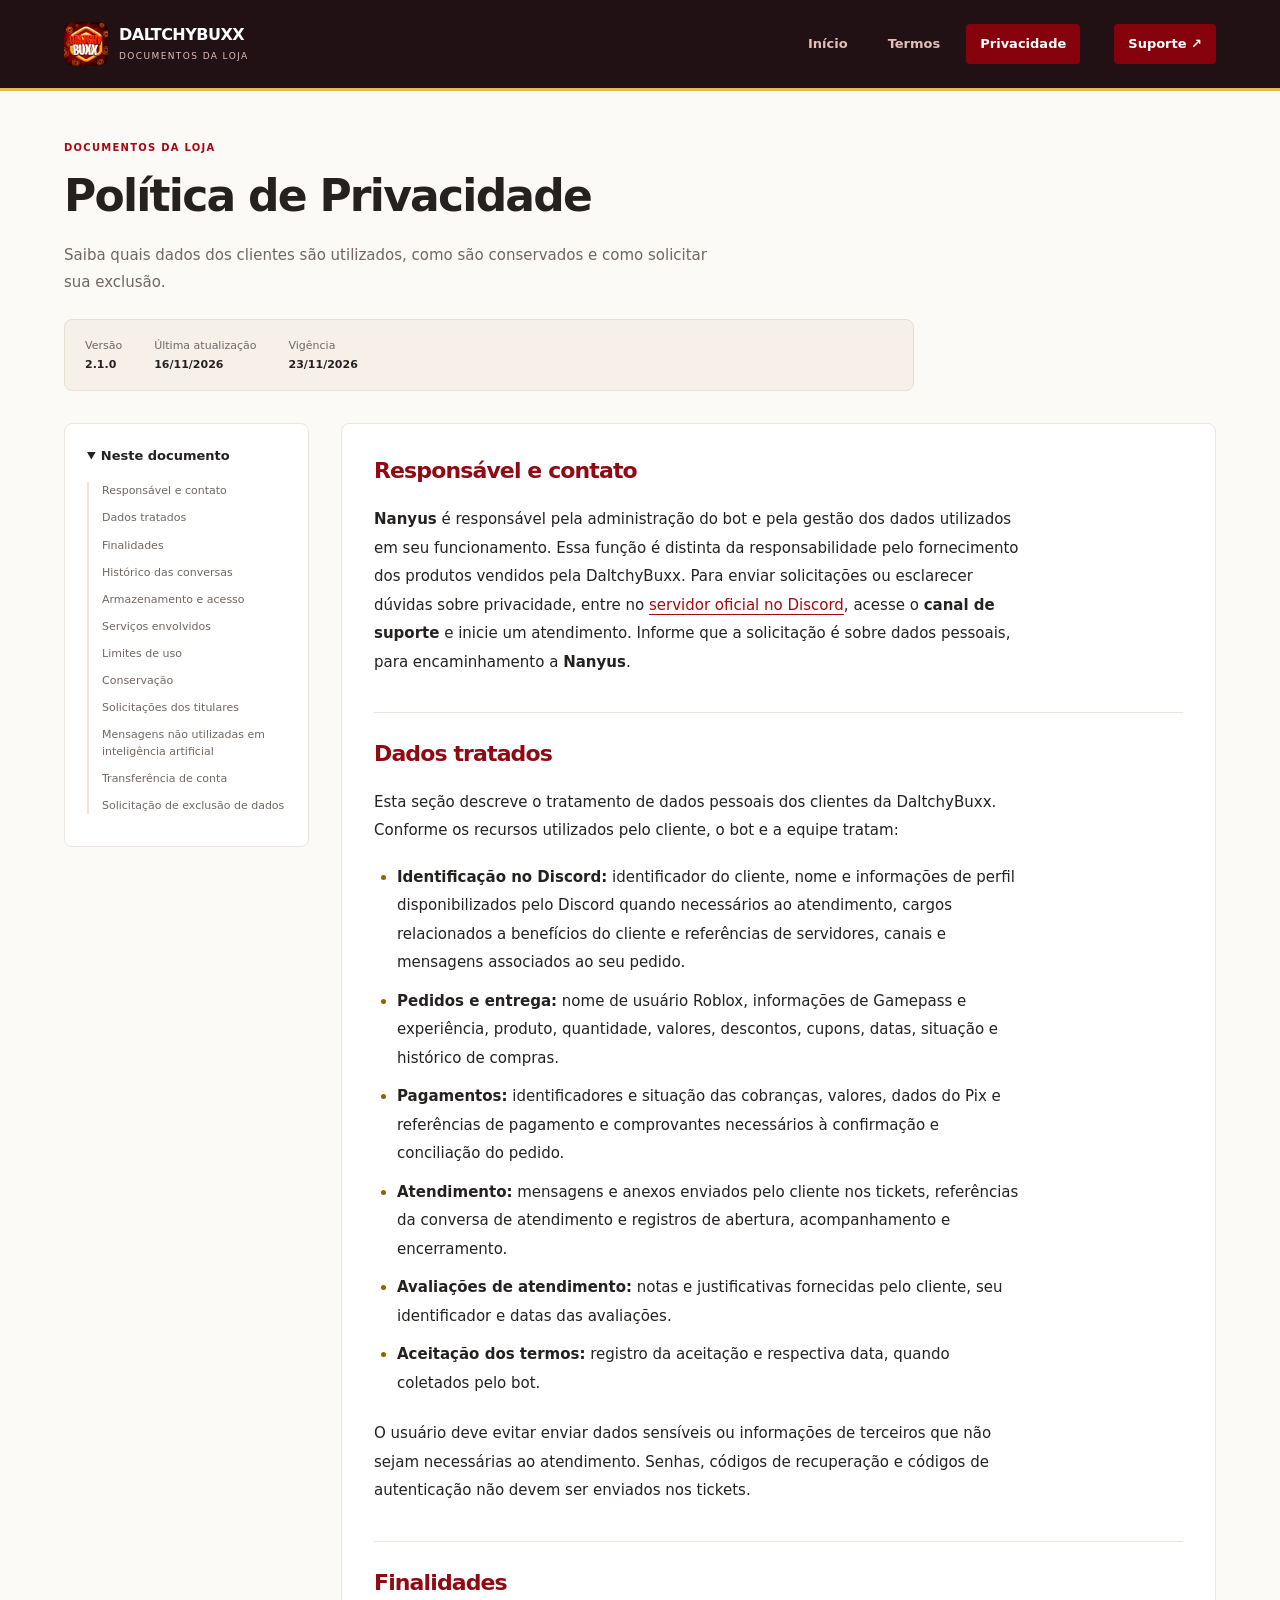
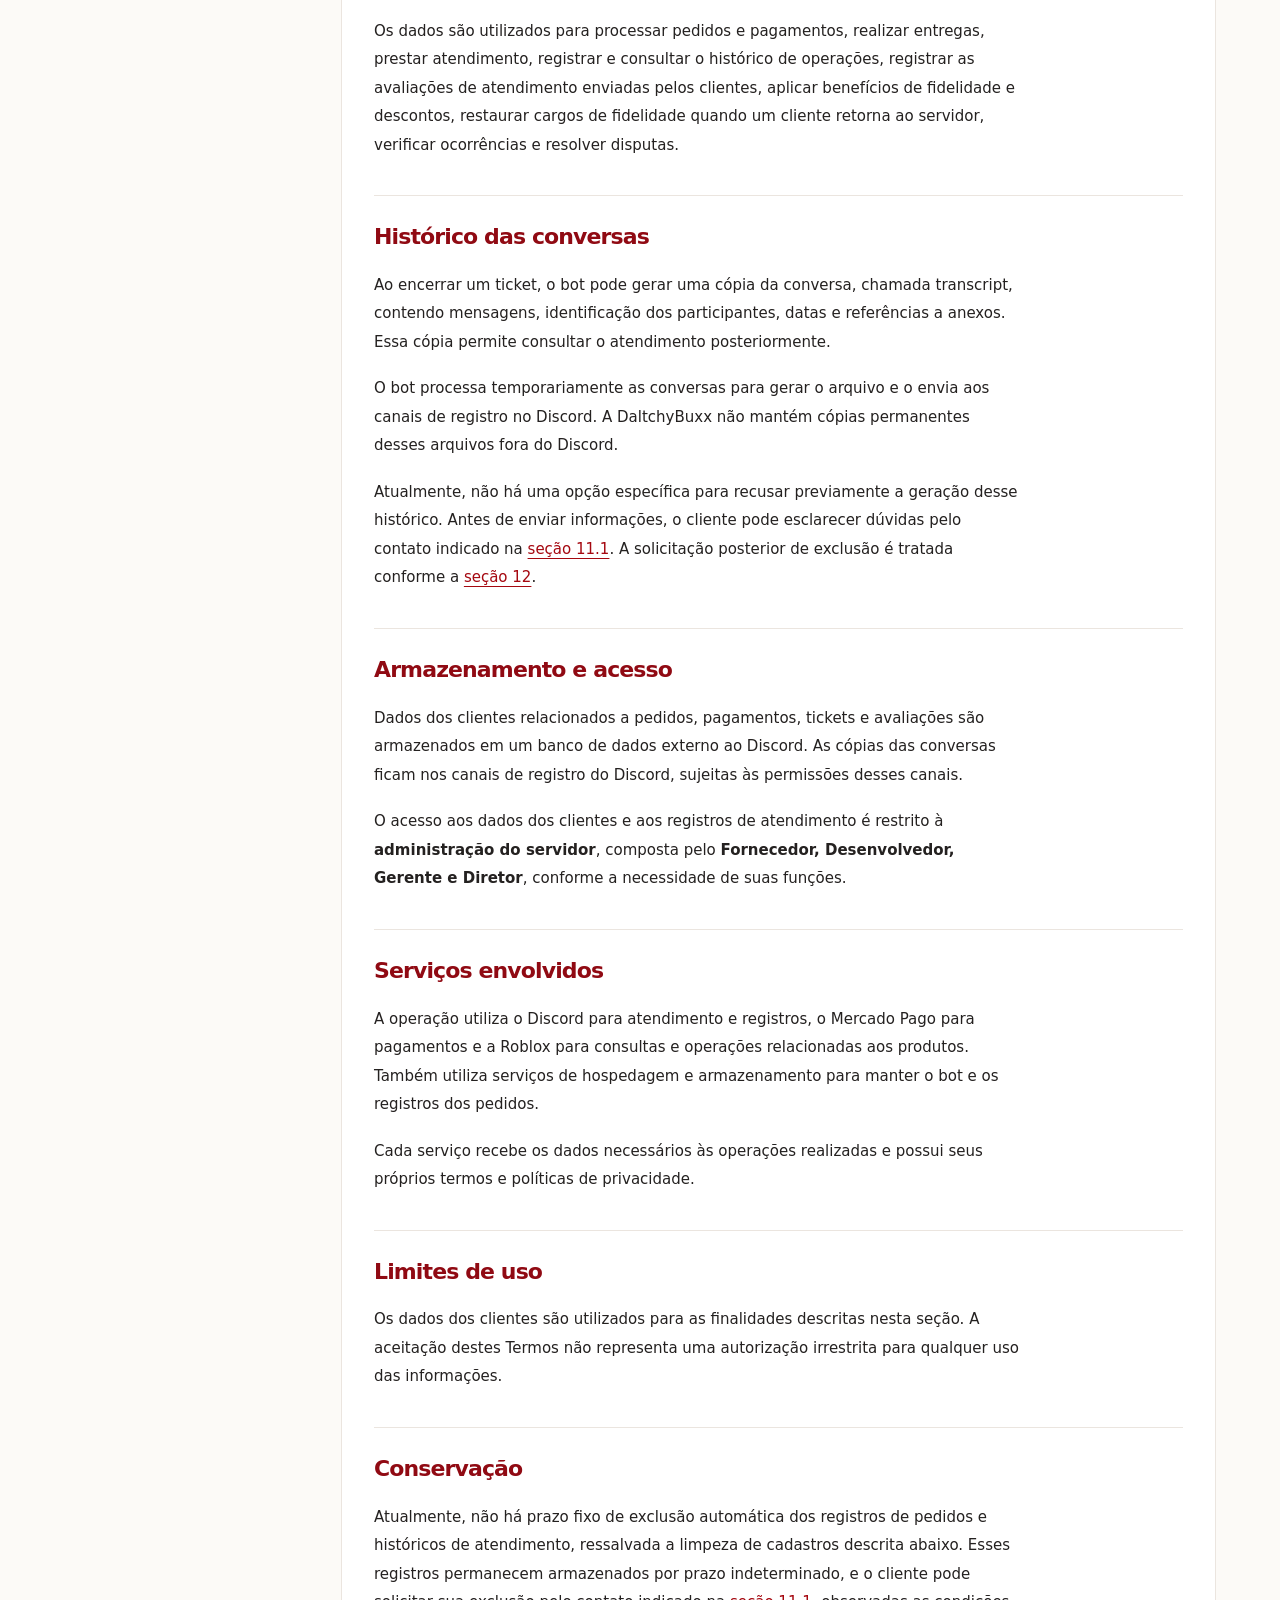
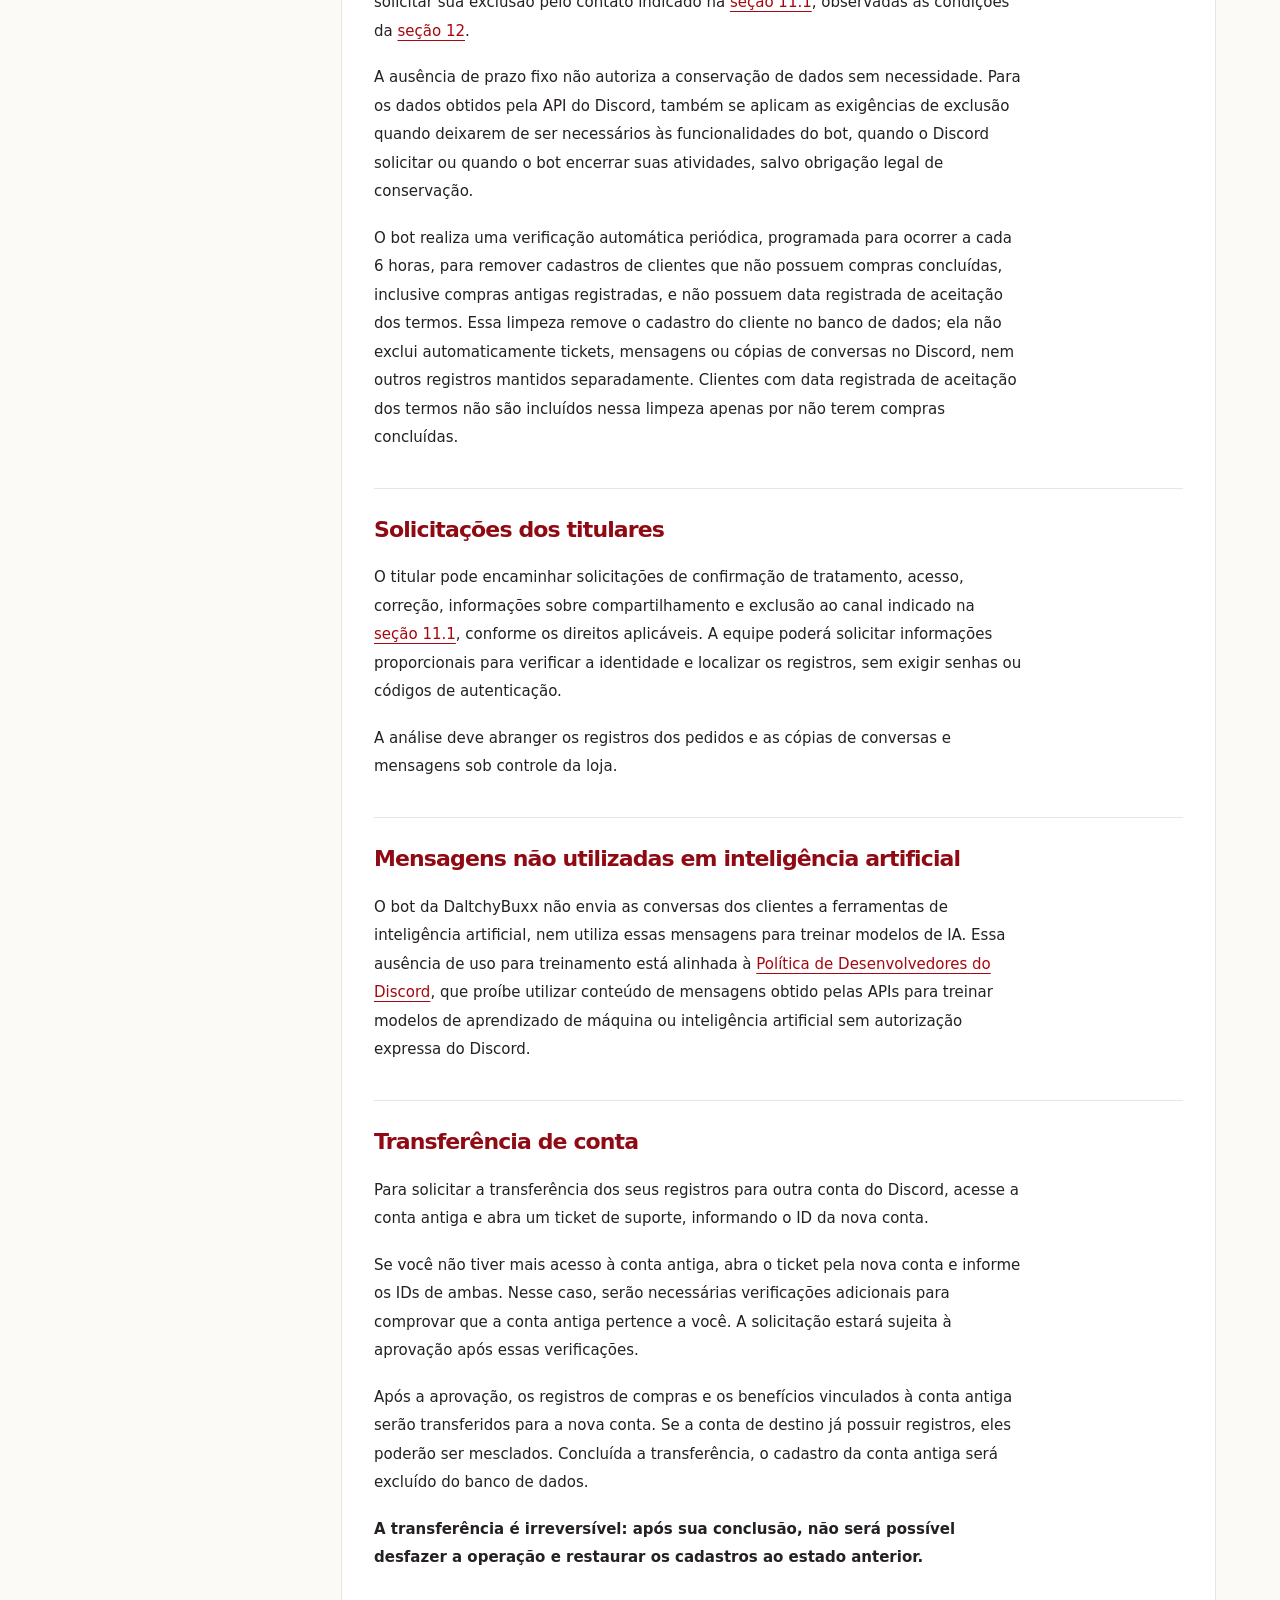
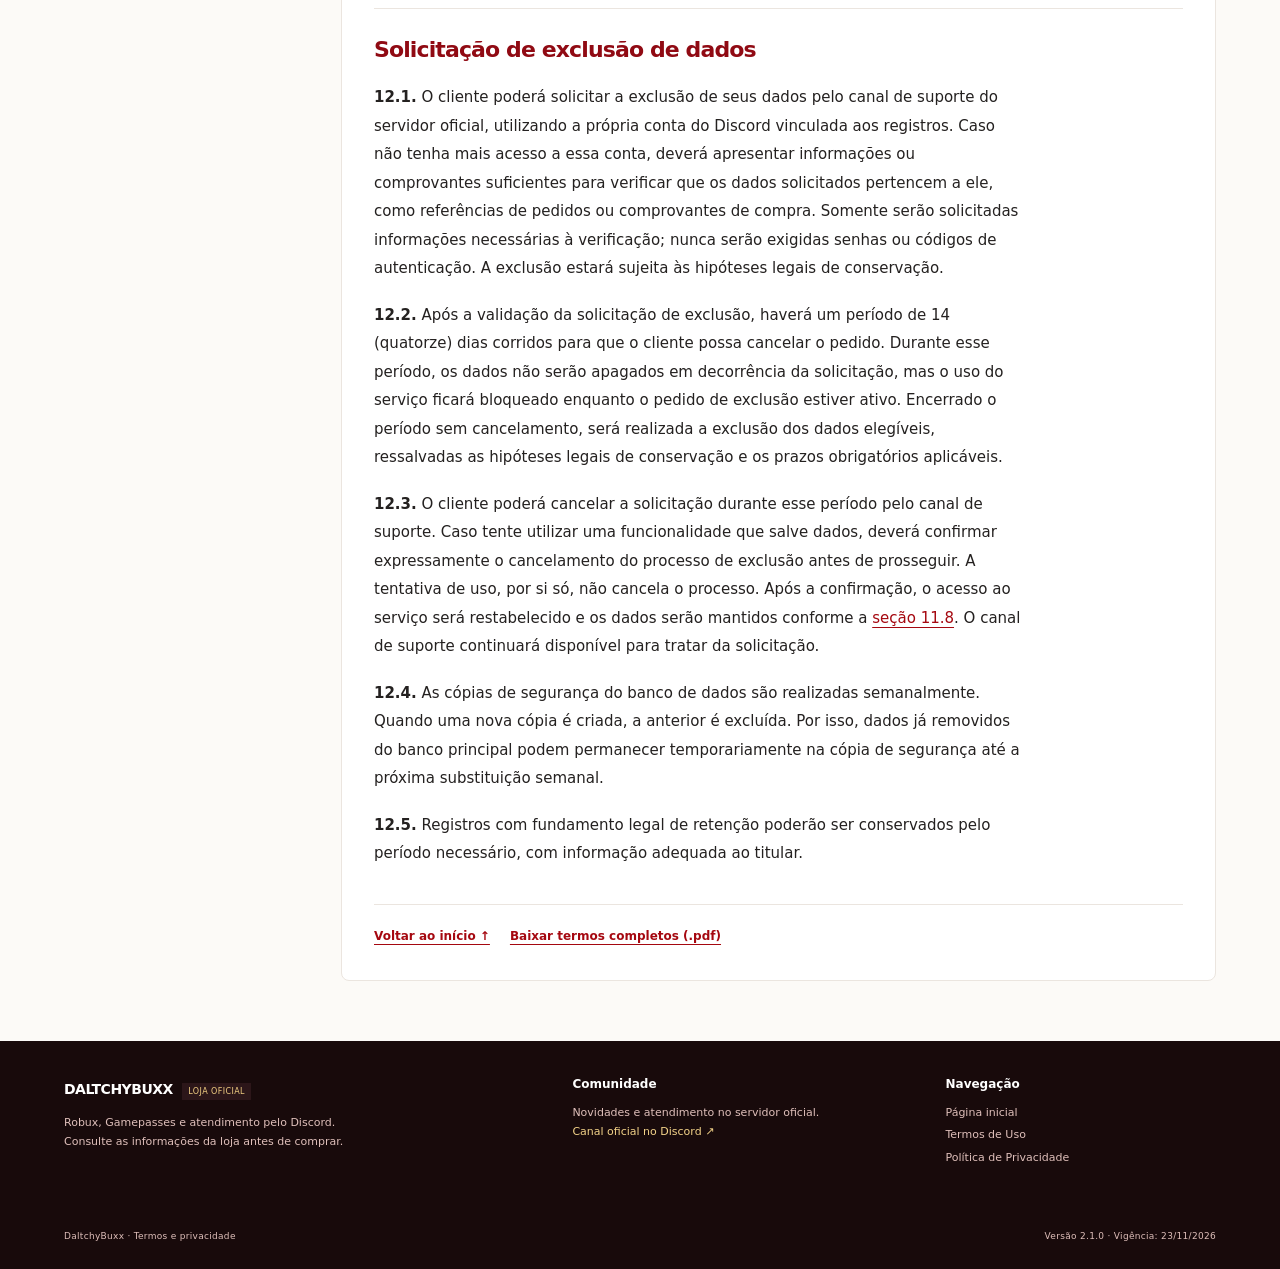
==== commit 9bfa1c98: "Adicionar política de transferência de conta aos termos e PDF v2.1.0" ====
--- a/privacidade/index.html
+++ b/privacidade/index.html
@@ -19,9 +19,9 @@
   <main id="conteudo" class="document-shell">
     <div class="document-heading"><p class="eyebrow">DOCUMENTOS DA LOJA</p><h1>Política de Privacidade</h1>
       <p class="intro">Saiba quais dados dos clientes são utilizados, como são conservados e como solicitar sua exclusão.</p>
-      <dl class="document-meta"><div><dt>Versão</dt><dd>2.0.0</dd></div><div><dt>Última atualização</dt><dd>13/11/2026</dd></div><div><dt>Vigência</dt><dd>13/11/2026</dd></div></dl>
+      <dl class="document-meta"><div><dt>Versão</dt><dd>2.1.0</dd></div><div><dt>Última atualização</dt><dd>16/11/2026</dd></div><div><dt>Vigência</dt><dd>23/11/2026</dd></div></dl>
     </div>
-    <div class="document-grid"><aside class="toc"><details open><summary>Neste documento</summary><nav aria-label="Índice do documento"><ol><li class="toc-level-2"><a href="#secao-11-1">Responsável e contato</a></li><li class="toc-level-2"><a href="#secao-11-2">Dados tratados</a></li><li class="toc-level-2"><a href="#secao-11-3">Finalidades</a></li><li class="toc-level-2"><a href="#secao-11-4">Histórico das conversas</a></li><li class="toc-level-2"><a href="#secao-11-5">Armazenamento e acesso</a></li><li class="toc-level-2"><a href="#secao-11-6">Serviços envolvidos</a></li><li class="toc-level-2"><a href="#secao-11-7">Limites de uso</a></li><li class="toc-level-2"><a href="#secao-11-8">Conservação</a></li><li class="toc-level-2"><a href="#secao-11-9">Solicitações dos titulares</a></li><li class="toc-level-2"><a href="#secao-11-10">Mensagens não utilizadas em inteligência artificial</a></li><li class="toc-level-2"><a href="#secao-12">Solicitação de exclusão de dados</a></li></ol></nav></details></aside>
+    <div class="document-grid"><aside class="toc"><details open><summary>Neste documento</summary><nav aria-label="Índice do documento"><ol><li class="toc-level-2"><a href="#secao-11-1">Responsável e contato</a></li><li class="toc-level-2"><a href="#secao-11-2">Dados tratados</a></li><li class="toc-level-2"><a href="#secao-11-3">Finalidades</a></li><li class="toc-level-2"><a href="#secao-11-4">Histórico das conversas</a></li><li class="toc-level-2"><a href="#secao-11-5">Armazenamento e acesso</a></li><li class="toc-level-2"><a href="#secao-11-6">Serviços envolvidos</a></li><li class="toc-level-2"><a href="#secao-11-7">Limites de uso</a></li><li class="toc-level-2"><a href="#secao-11-8">Conservação</a></li><li class="toc-level-2"><a href="#secao-11-9">Solicitações dos titulares</a></li><li class="toc-level-2"><a href="#secao-11-10">Mensagens não utilizadas em inteligência artificial</a></li><li class="toc-level-2"><a href="#secao-11-11">Transferência de conta</a></li><li class="toc-level-2"><a href="#secao-12">Solicitação de exclusão de dados</a></li></ol></nav></details></aside>
       <article class="document-body" aria-label="Política de Privacidade"><h2 id="secao-11-1">Responsável e contato</h2>
 <p><strong>Nanyus</strong> é responsável pela administração do bot e pela gestão dos dados utilizados em seu funcionamento. Essa função é distinta da responsabilidade pelo fornecimento dos produtos vendidos pela DaltchyBuxx. Para enviar solicitações ou esclarecer dúvidas sobre privacidade, entre no <a href="https://discord.gg/5mzW2VyNDD">servidor oficial no Discord</a>, acesse o <strong>canal de suporte</strong> e inicie um atendimento. Informe que a solicitação é sobre dados pessoais, para encaminhamento a <strong>Nanyus</strong>.</p>
 <h2 id="secao-11-2">Dados tratados</h2>
@@ -58,6 +58,11 @@
 <p>A análise deve abranger os registros dos pedidos e as cópias de conversas e mensagens sob controle da loja.</p>
 <h2 id="secao-11-10">Mensagens não utilizadas em inteligência artificial</h2>
 <p>O bot da DaltchyBuxx não envia as conversas dos clientes a ferramentas de inteligência artificial, nem utiliza essas mensagens para treinar modelos de IA. Essa ausência de uso para treinamento está alinhada à <a href="https://support-dev.discord.com/hc/en-us/articles/8563934450327-Discord-Developer-Policy">Política de Desenvolvedores do Discord</a>, que proíbe utilizar conteúdo de mensagens obtido pelas APIs para treinar modelos de aprendizado de máquina ou inteligência artificial sem autorização expressa do Discord.</p>
+<h2 id="secao-11-11">Transferência de conta</h2>
+<p>Para solicitar a transferência dos seus registros para outra conta do Discord, acesse a conta antiga e abra um ticket de suporte, informando o ID da nova conta.</p>
+<p>Se você não tiver mais acesso à conta antiga, abra o ticket pela nova conta e informe os IDs de ambas. Nesse caso, serão necessárias verificações adicionais para comprovar que a conta antiga pertence a você. A solicitação estará sujeita à aprovação após essas verificações.</p>
+<p>Após a aprovação, os registros de compras e os benefícios vinculados à conta antiga serão transferidos para a nova conta. Se a conta de destino já possuir registros, eles poderão ser mesclados. Concluída a transferência, o cadastro da conta antiga será excluído do banco de dados.</p>
+<p><strong>A transferência é irreversível: após sua conclusão, não será possível desfazer a operação e restaurar os cadastros ao estado anterior.</strong></p>
 <h2 id="secao-12">Solicitação de exclusão de dados</h2>
 <p><strong>12.1.</strong> O cliente poderá solicitar a exclusão de seus dados pelo canal de suporte do servidor oficial, utilizando a própria conta do Discord vinculada aos registros. Caso não tenha mais acesso a essa conta, deverá apresentar informações ou comprovantes suficientes para verificar que os dados solicitados pertencem a ele, como referências de pedidos ou comprovantes de compra. Somente serão solicitadas informações necessárias à verificação; nunca serão exigidas senhas ou códigos de autenticação. A exclusão estará sujeita às hipóteses legais de conservação.</p>
 <p><strong>12.2.</strong> Após a validação da solicitação de exclusão, haverá um período de 14 (quatorze) dias corridos para que o cliente possa cancelar o pedido. Durante esse período, os dados não serão apagados em decorrência da solicitação, mas o uso do serviço ficará bloqueado enquanto o pedido de exclusão estiver ativo. Encerrado o período sem cancelamento, será realizada a exclusão dos dados elegíveis, ressalvadas as hipóteses legais de conservação e os prazos obrigatórios aplicáveis.</p>
@@ -72,7 +77,7 @@
     <div class="footer-brand"><strong>DALTCHYBUXX <span>LOJA OFICIAL</span></strong><p>Robux, Gamepasses e atendimento pelo Discord.<br>Consulte as informações da loja antes de comprar.</p></div>
     <div><h2>Comunidade</h2><p>Novidades e atendimento no servidor oficial.</p><a href="https://discord.gg/5mzW2VyNDD">Canal oficial no Discord ↗</a></div>
     <nav aria-label="Navegação do rodapé"><h2>Navegação</h2><a href="../">Página inicial</a><a href="../termos/">Termos de Uso</a><a href="../privacidade/">Política de Privacidade</a></nav>
-    <p class="footer-bottom">DaltchyBuxx · Termos e privacidade <span>Versão 2.0.0 · Vigência: 13/11/2026</span></p>
+    <p class="footer-bottom">DaltchyBuxx · Termos e privacidade <span>Versão 2.1.0 · Vigência: 23/11/2026</span></p>
   </div></footer>
 </body>
 </html>
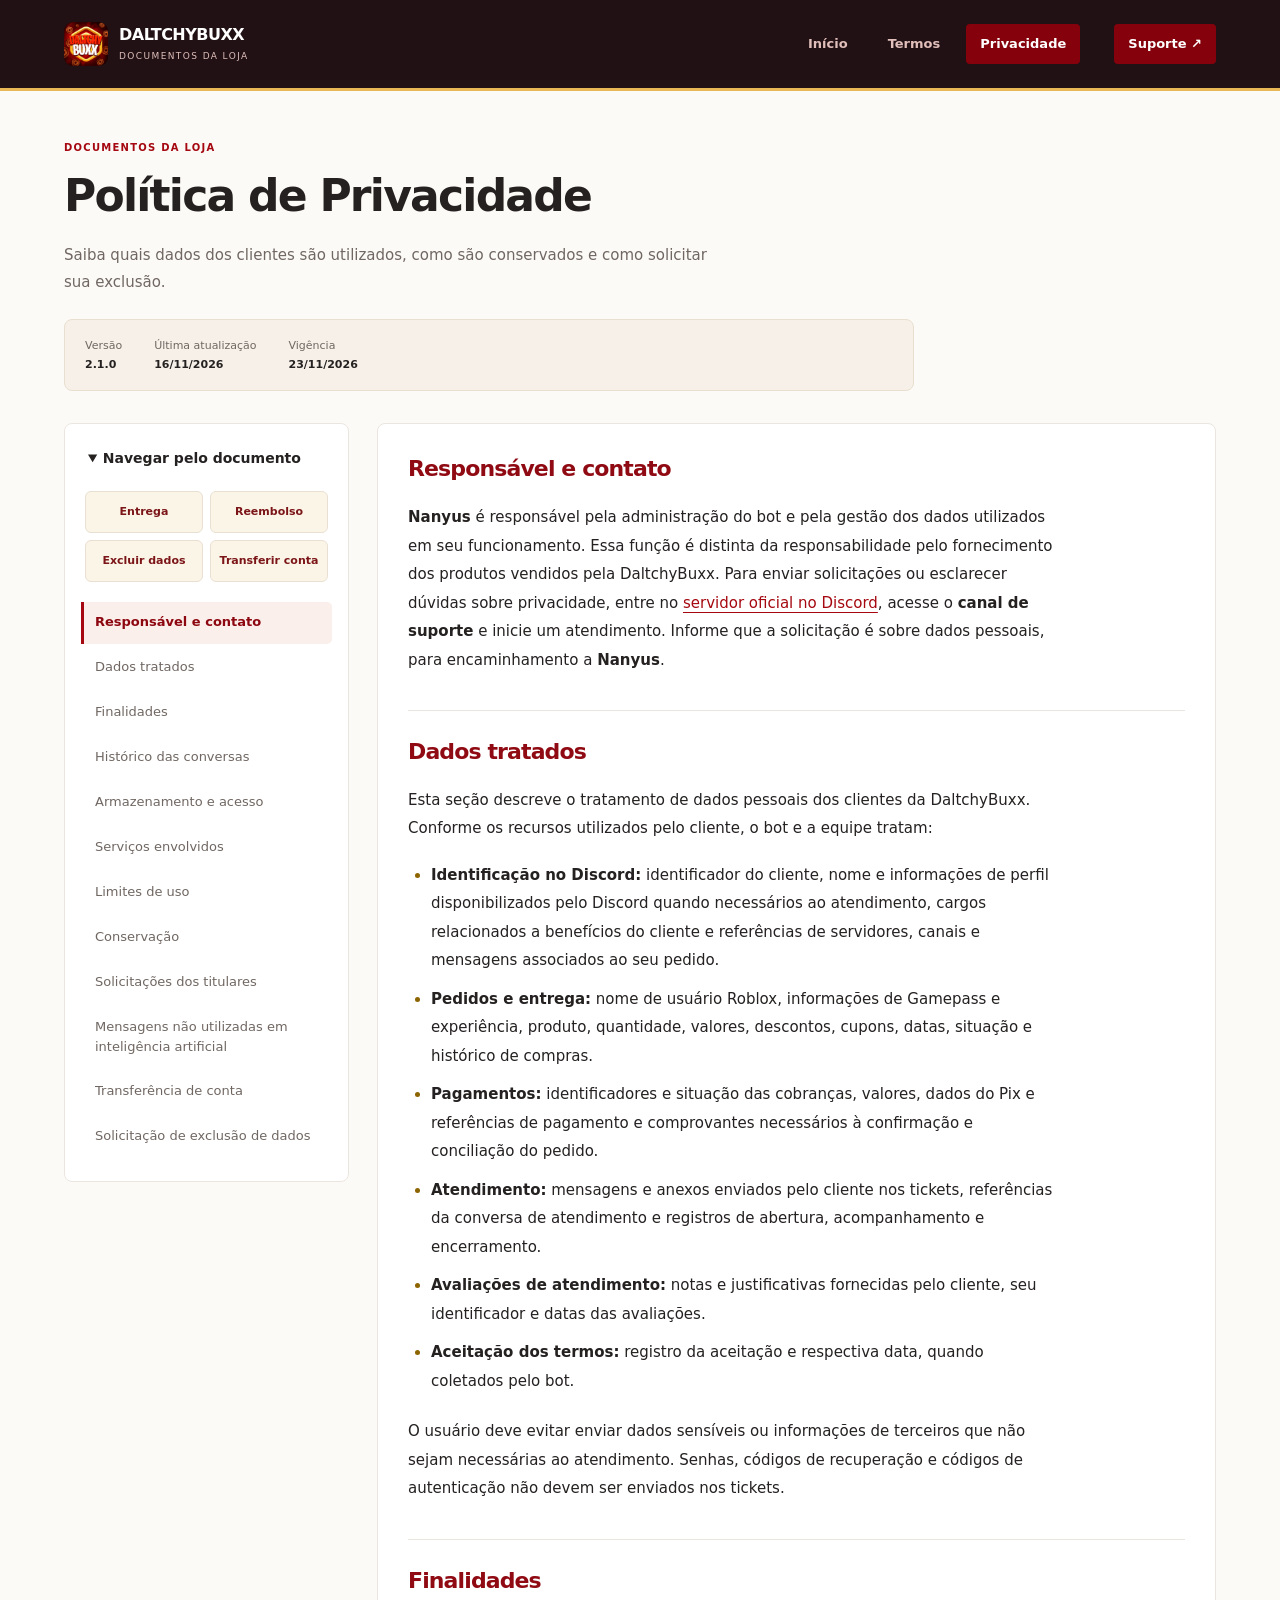
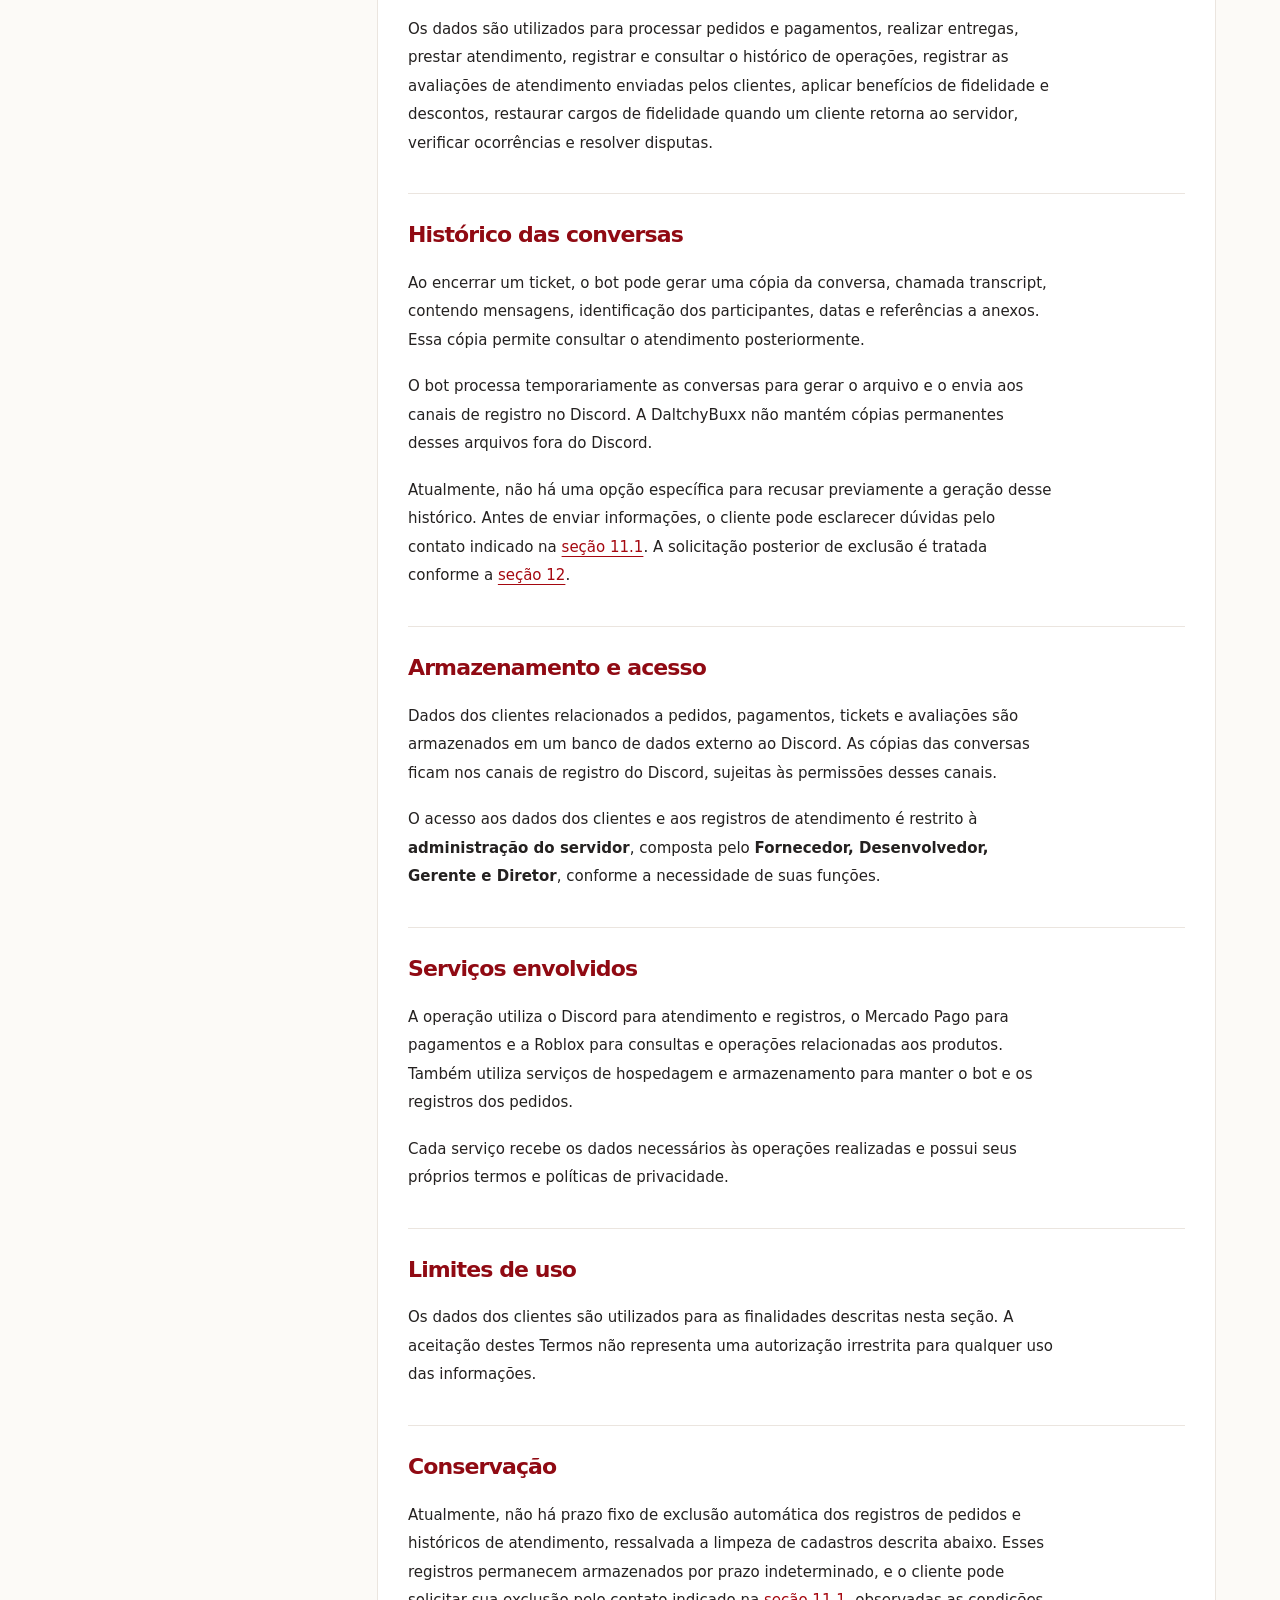
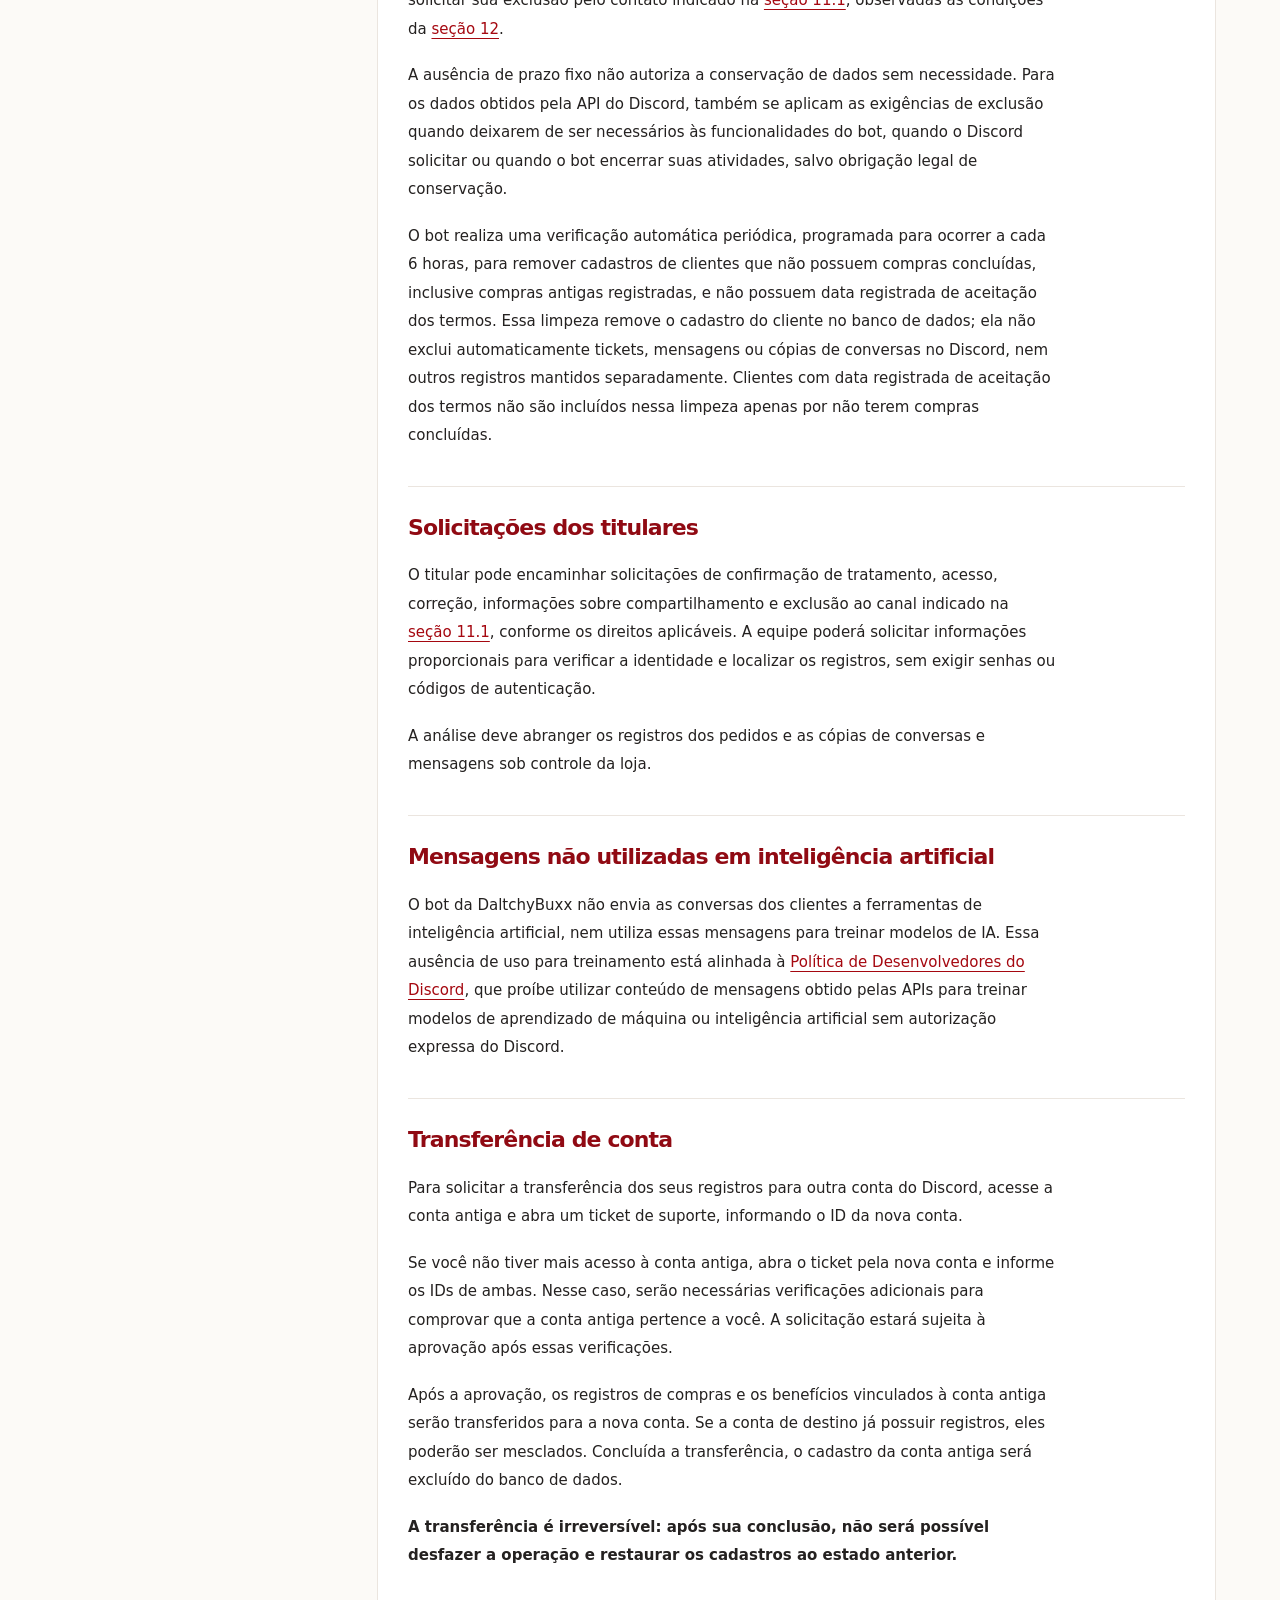
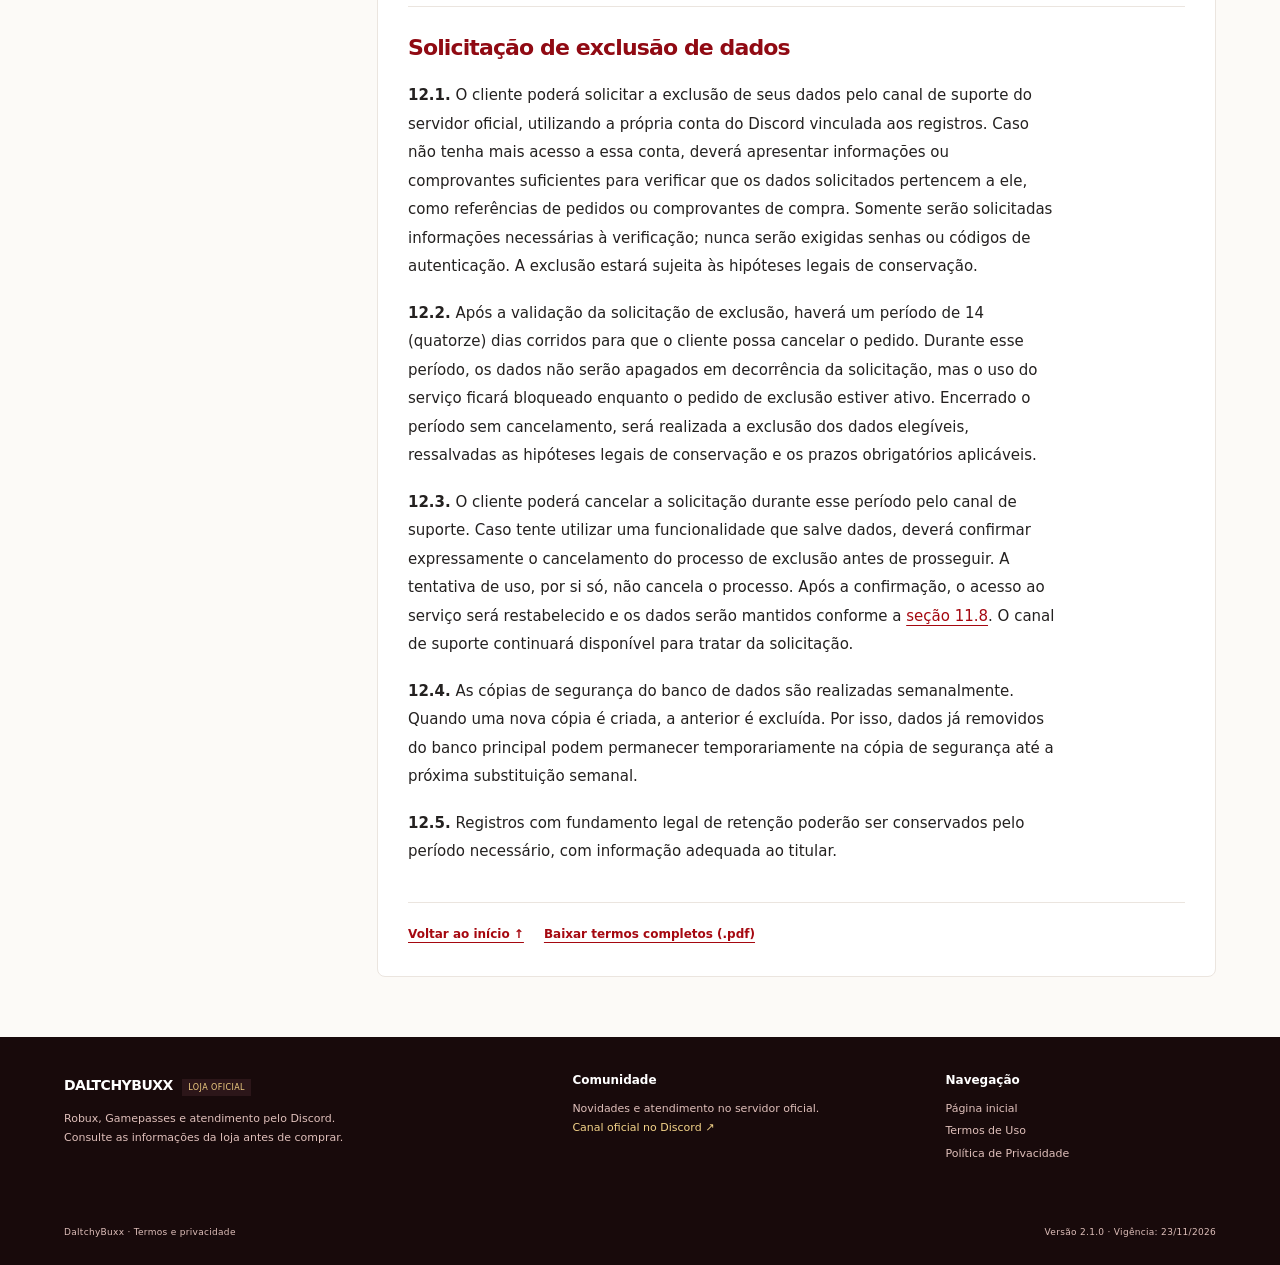
==== commit 2131aa30: "Simplificar índice com grupos, atalhos e destaque da seção atual" ====
--- a/privacidade/index.html
+++ b/privacidade/index.html
@@ -7,7 +7,8 @@
   <meta name="theme-color" content="#a50810">
   <title>Política de Privacidade · DaltchyBuxx</title>
   <link rel="icon" href="../assets/favicon.svg" type="image/svg+xml">
-  <link rel="stylesheet" href="../assets/style.css?v=7">
+  <link rel="stylesheet" href="../assets/style.css?v=8">
+  <script src="../assets/document-nav.js?v=1" defer></script>
   <link rel="canonical" href="https://daltchybuxx.github.io/privacidade/">
 </head>
 <body>
@@ -21,7 +22,7 @@
       <p class="intro">Saiba quais dados dos clientes são utilizados, como são conservados e como solicitar sua exclusão.</p>
       <dl class="document-meta"><div><dt>Versão</dt><dd>2.1.0</dd></div><div><dt>Última atualização</dt><dd>16/11/2026</dd></div><div><dt>Vigência</dt><dd>23/11/2026</dd></div></dl>
     </div>
-    <div class="document-grid"><aside class="toc"><details open><summary>Neste documento</summary><nav aria-label="Índice do documento"><ol><li class="toc-level-2"><a href="#secao-11-1">Responsável e contato</a></li><li class="toc-level-2"><a href="#secao-11-2">Dados tratados</a></li><li class="toc-level-2"><a href="#secao-11-3">Finalidades</a></li><li class="toc-level-2"><a href="#secao-11-4">Histórico das conversas</a></li><li class="toc-level-2"><a href="#secao-11-5">Armazenamento e acesso</a></li><li class="toc-level-2"><a href="#secao-11-6">Serviços envolvidos</a></li><li class="toc-level-2"><a href="#secao-11-7">Limites de uso</a></li><li class="toc-level-2"><a href="#secao-11-8">Conservação</a></li><li class="toc-level-2"><a href="#secao-11-9">Solicitações dos titulares</a></li><li class="toc-level-2"><a href="#secao-11-10">Mensagens não utilizadas em inteligência artificial</a></li><li class="toc-level-2"><a href="#secao-11-11">Transferência de conta</a></li><li class="toc-level-2"><a href="#secao-12">Solicitação de exclusão de dados</a></li></ol></nav></details></aside>
+    <div class="document-grid"><aside class="toc"><details class="toc-disclosure" open><summary>Navegar pelo documento</summary><nav class="quick-links" aria-label="Acesso rápido"><a href="../termos/#secao-4">Entrega</a><a href="../termos/#secao-8">Reembolso</a><a href="../termos/#secao-12">Excluir dados</a><a href="../termos/#secao-11-11">Transferir conta</a></nav><nav class="toc-list" aria-label="Índice do documento"><ol><li><a href="#secao-11-1">Responsável e contato</a></li><li><a href="#secao-11-2">Dados tratados</a></li><li><a href="#secao-11-3">Finalidades</a></li><li><a href="#secao-11-4">Histórico das conversas</a></li><li><a href="#secao-11-5">Armazenamento e acesso</a></li><li><a href="#secao-11-6">Serviços envolvidos</a></li><li><a href="#secao-11-7">Limites de uso</a></li><li><a href="#secao-11-8">Conservação</a></li><li><a href="#secao-11-9">Solicitações dos titulares</a></li><li><a href="#secao-11-10">Mensagens não utilizadas em inteligência artificial</a></li><li><a href="#secao-11-11">Transferência de conta</a></li><li><a href="#secao-12">Solicitação de exclusão de dados</a></li></ol></nav></details></aside>
       <article class="document-body" aria-label="Política de Privacidade"><h2 id="secao-11-1">Responsável e contato</h2>
 <p><strong>Nanyus</strong> é responsável pela administração do bot e pela gestão dos dados utilizados em seu funcionamento. Essa função é distinta da responsabilidade pelo fornecimento dos produtos vendidos pela DaltchyBuxx. Para enviar solicitações ou esclarecer dúvidas sobre privacidade, entre no <a href="https://discord.gg/5mzW2VyNDD">servidor oficial no Discord</a>, acesse o <strong>canal de suporte</strong> e inicie um atendimento. Informe que a solicitação é sobre dados pessoais, para encaminhamento a <strong>Nanyus</strong>.</p>
 <h2 id="secao-11-2">Dados tratados</h2>
--- a/assets/style.css
+++ b/assets/style.css
@@ -4,3 +4,9 @@
 @media(max-width:420px){.desktop-break{display:none}.hero-badge{font-size:8px;letter-spacing:1px}.home-intro h1{font-size:37px}.hero-actions{gap:18px}.hero-bottom{font-size:10px}.site-header nav a{font-size:11px;padding:7px}.card-number{font-size:9px}.document-card{padding:23px}.card-bottom{flex-direction:column;align-items:start}.contact-block{padding:26px}.contact-block h2{font-size:29px}.toc ol{columns:1}.document-body{padding:22px 18px;font-size:14px}.document-meta{gap:20px;padding:14px;font-size:10px}}
 @media(prefers-reduced-motion:reduce){html{scroll-behavior:auto}*{transition:none!important}}
 @media print{@page{size:A4;margin:18mm}.site-header,.site-footer,.toc,.document-end,.skip-link{display:none}body{background:white;color:#222}.document-shell{padding:0;max-width:none}.document-grid{display:block}.document-body{border:0;padding:0;font-size:10pt;line-height:1.5}.document-body p,.document-body ul{max-width:none}.document-body h2{font-size:14pt;break-after:avoid;color:#222}.document-body h3{font-size:11pt;break-after:avoid}.document-heading h1{font-size:23pt}.document-meta{background:none;padding:10px 0}p,li{orphans:3;widows:3}a{color:#222}.hero-actions,.hero-bottom,.contact-block{display:none}.home-intro{background:none;padding:0}}
+/* Índice legível, com subseções recolhidas e acesso rápido. */
+.document-grid{grid-template-columns:285px minmax(0,1fr);gap:28px}.toc{padding:20px 16px;font-size:13px;line-height:1.5;scrollbar-width:thin;scrollbar-color:#c7b7ae transparent}.toc-disclosure>summary{font-size:14px;padding:4px 7px;margin-bottom:18px}.toc .quick-links{display:grid;grid-template-columns:1fr 1fr;gap:7px;margin:0 4px 20px}.toc .quick-links a{display:flex;align-items:center;justify-content:center;text-align:center;padding:10px 6px;border:1px solid #e9dfd2;border-radius:6px;background:#fbf5e8;color:#7b1517;font-size:11px;font-weight:650;min-height:42px}.toc .quick-links a:hover{background:#f6e8d0;text-decoration:none}.toc-list>ol{padding:0;border:0}.toc-list li{margin:0 0 3px}.toc-list a{display:block;padding:10px 11px;border-left:3px solid transparent;border-radius:0 5px 5px 0;min-height:42px;line-height:1.55}.toc-list a:hover{background:#f8f3f0;text-decoration:none}.toc-list a[aria-current=location]{border-left-color:#a50810;background:#fbefeb;color:#8d0710;font-weight:700}.toc-group>details{margin:0 0 10px 14px}.toc-group>details>summary{font-size:11px;font-weight:600;color:#78675d;margin:0;padding:9px 7px;min-height:36px;letter-spacing:0}.toc-group.contains-current>details>summary{color:#9b151a}.toc-group>details>ol{border-left:1px solid #e5d8cd;margin:6px 0 0 6px;padding-left:7px}.toc-group>details>ol a{font-size:12px;padding:9px;min-height:40px}.document-body{padding:30px}
+@media(max-width:1000px) and (min-width:761px){.document-grid{grid-template-columns:250px minmax(0,1fr);gap:20px}.toc{padding:17px 12px}.document-body{padding:25px}}
+@media(max-width:760px){.document-grid{grid-template-columns:minmax(0,1fr)}.toc{padding:14px 12px;max-height:none}.toc-disclosure>summary{margin-bottom:0;padding:7px;font-size:14px}.toc-disclosure[open]>summary{margin-bottom:16px}.toc-list>ol,.toc-group ol{columns:1}.toc-list{max-height:45vh;overflow-y:auto;overscroll-behavior:contain}.toc .quick-links{grid-template-columns:repeat(4,1fr);margin-bottom:16px}.toc .quick-links a{font-size:11px}.document-body{padding:25px}}
+@media(max-width:420px){.toc .quick-links{grid-template-columns:1fr 1fr}.document-body{padding:22px 18px}}
+@media print{.document-grid{display:block}.document-body{padding:0}}
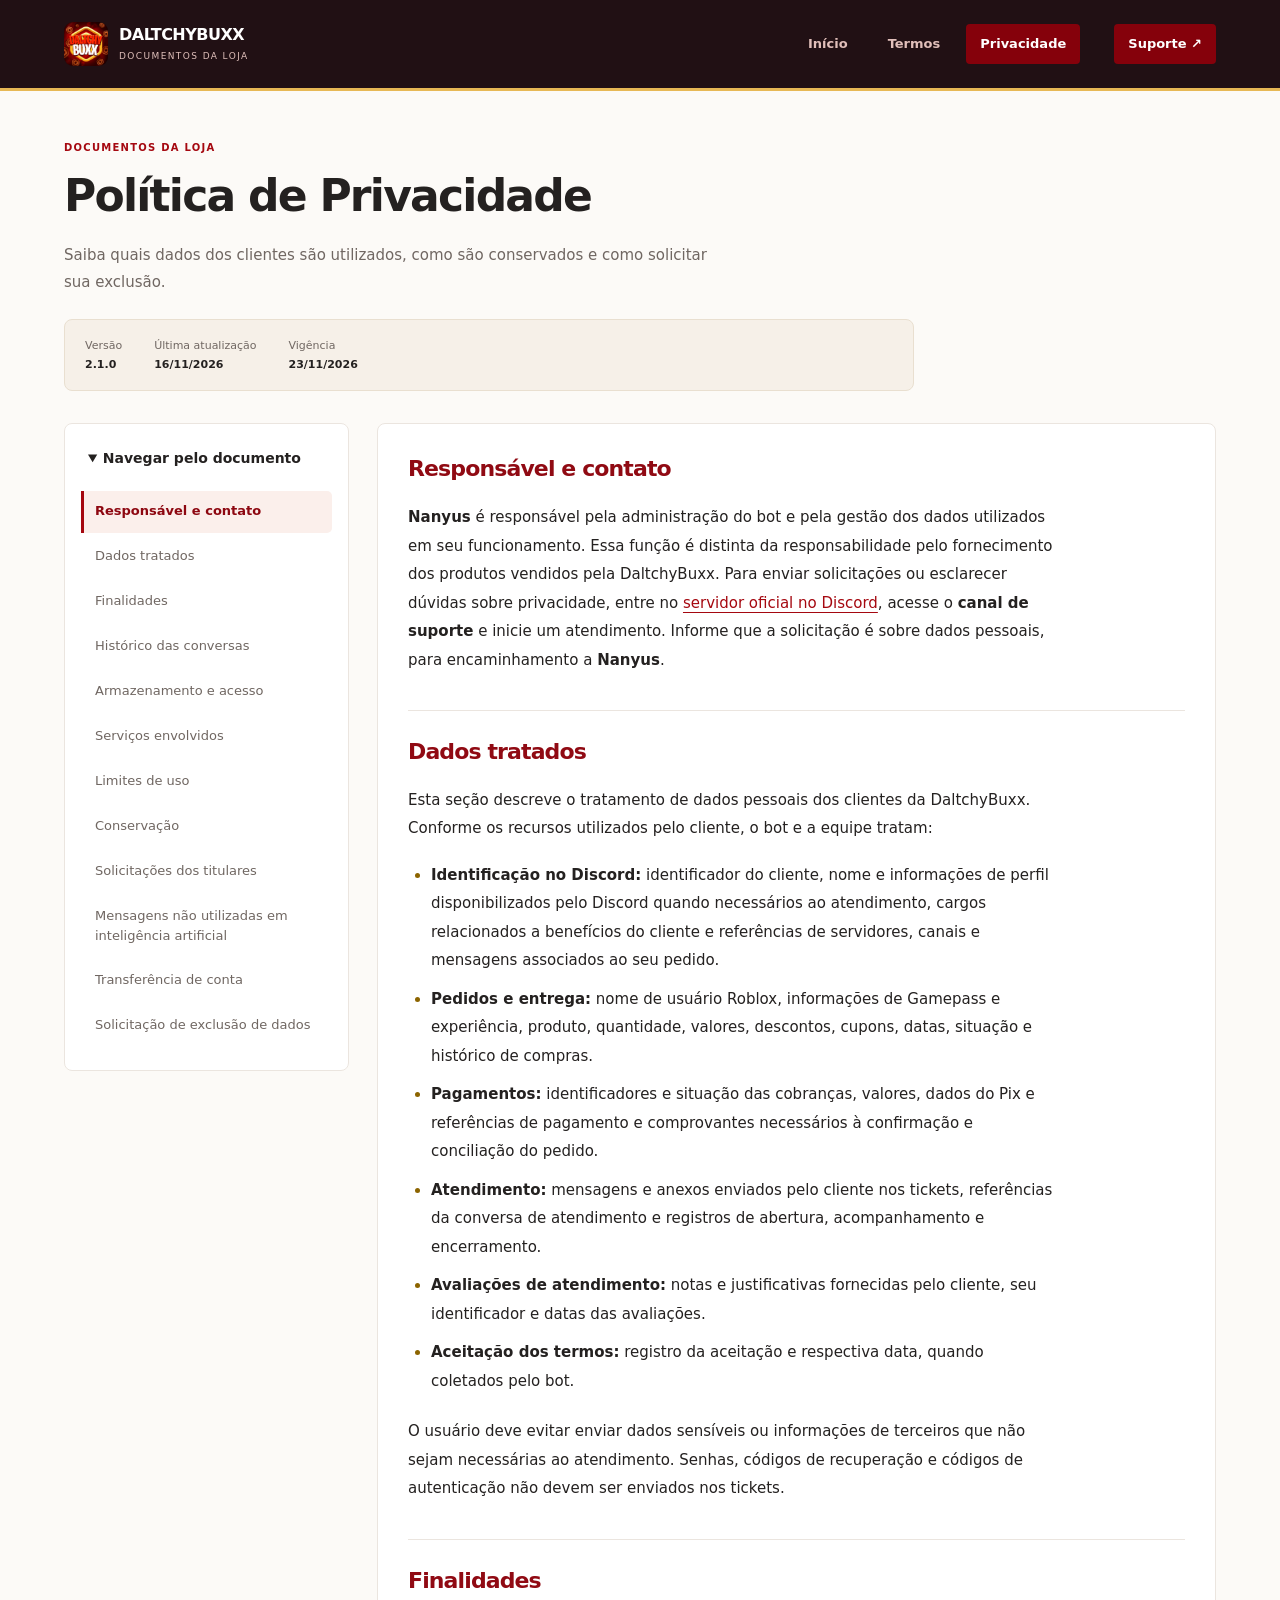
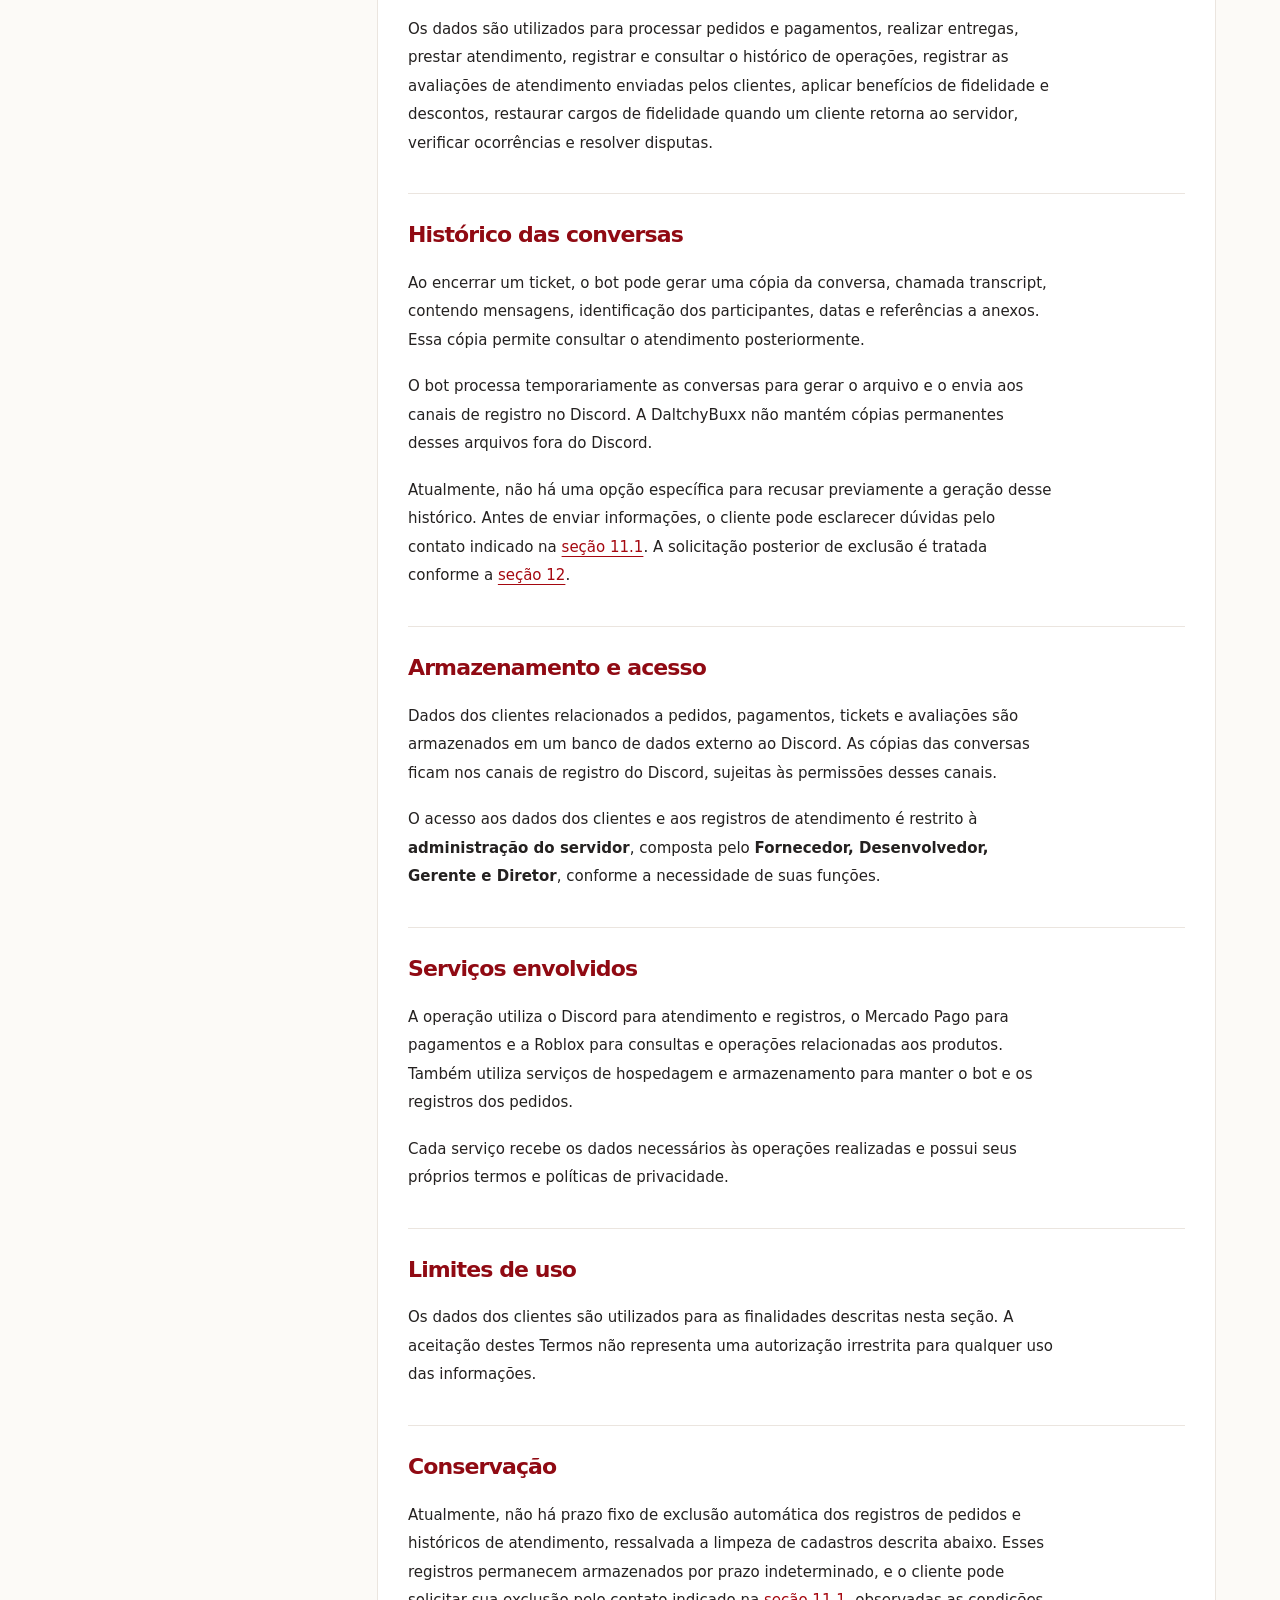
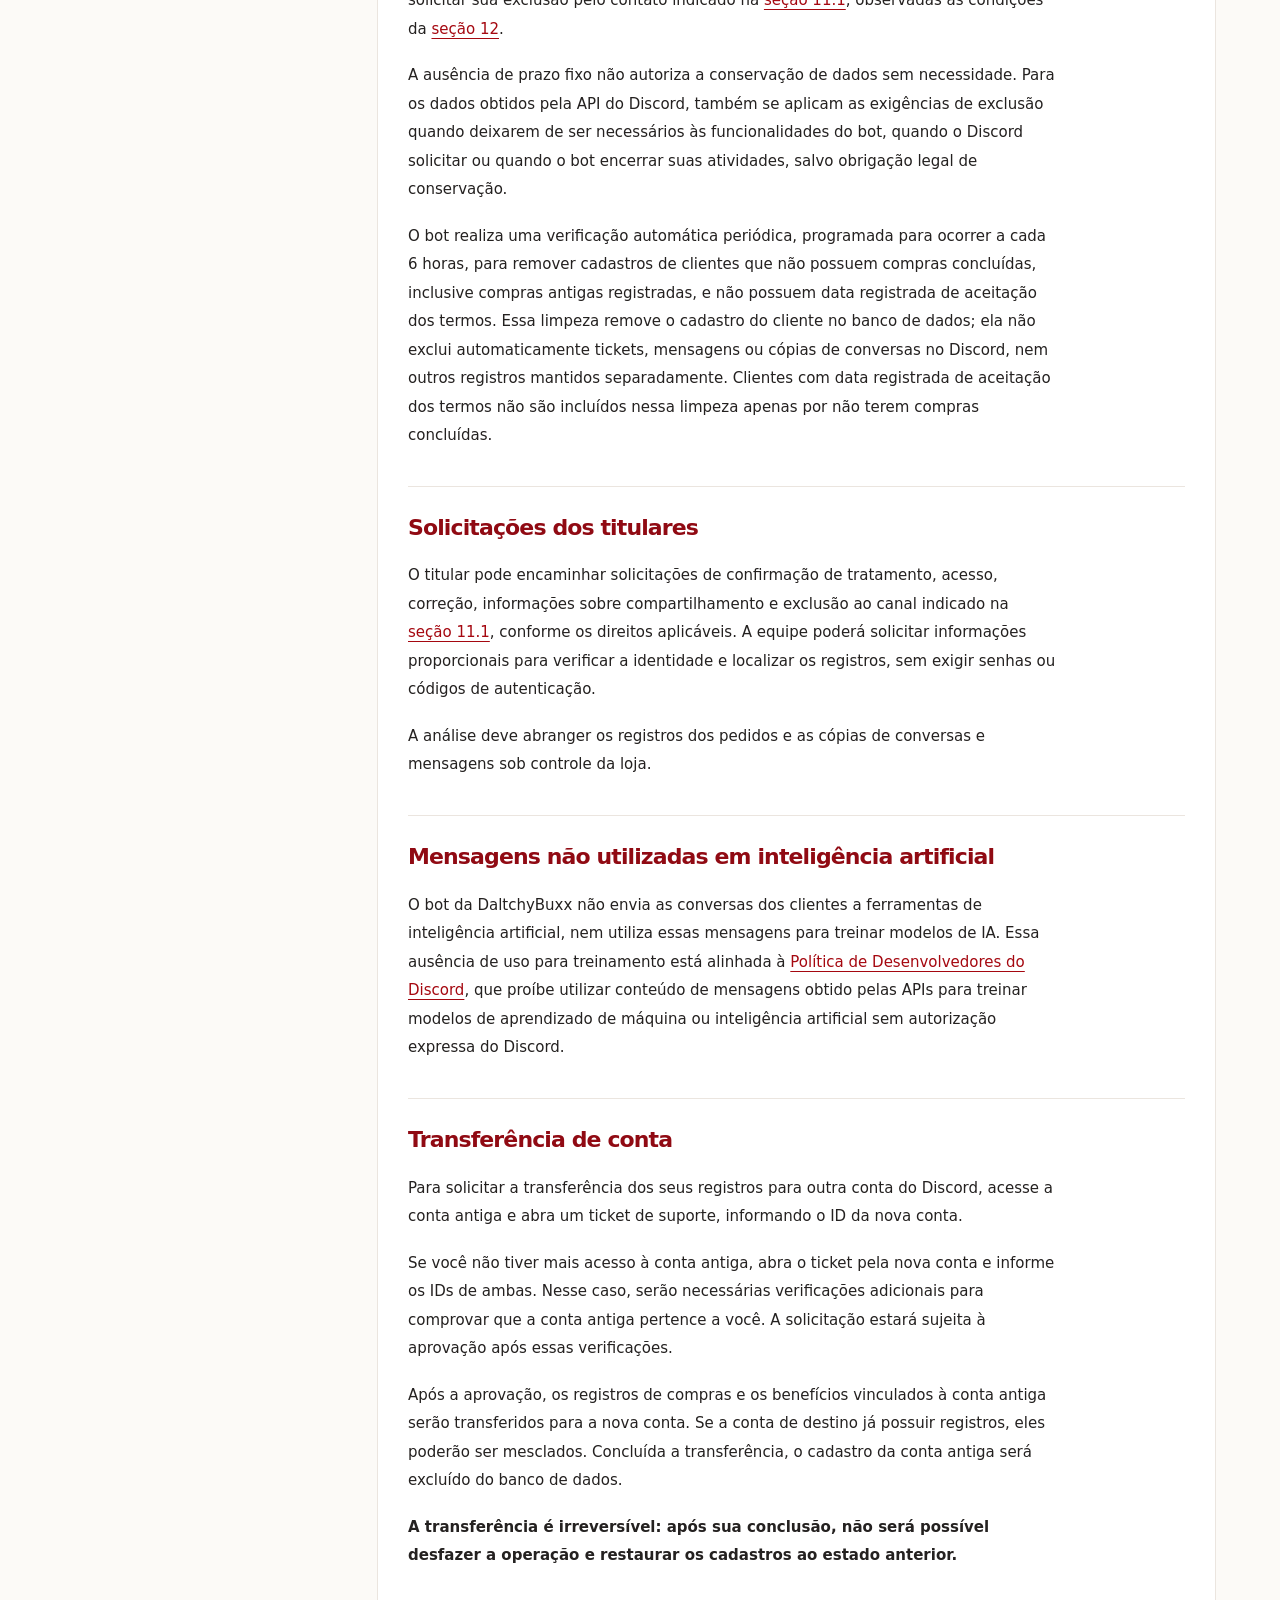
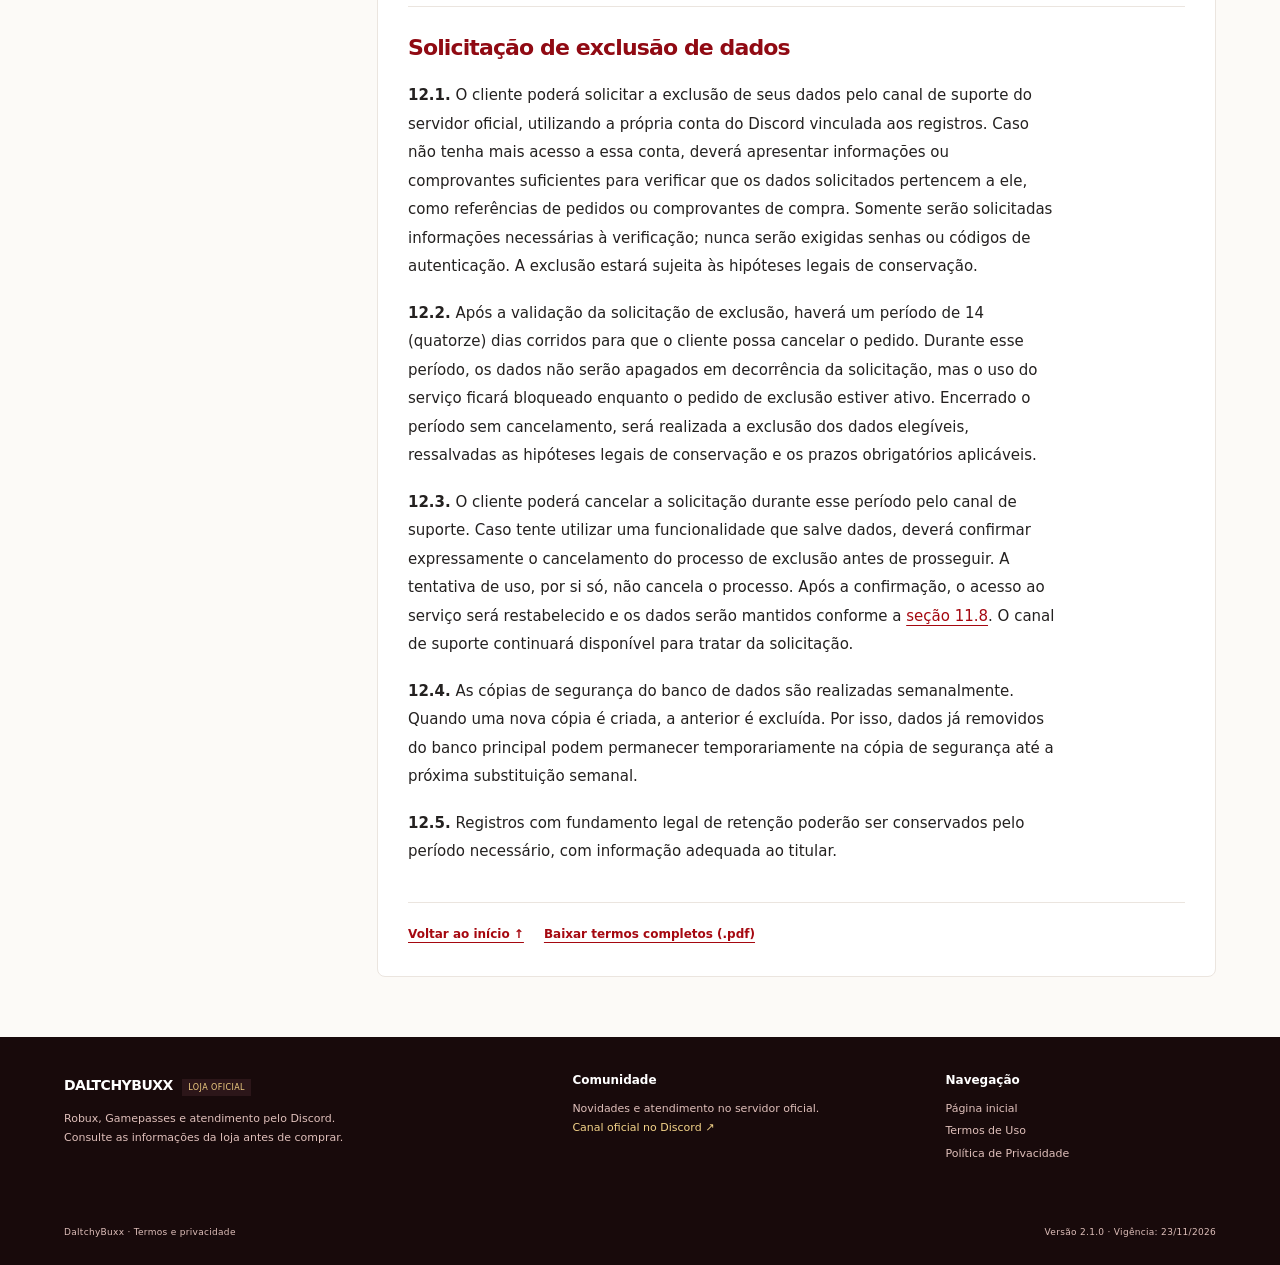
==== commit 63368e52: "Remover atalhos rápidos do índice dos documentos" ====
--- a/privacidade/index.html
+++ b/privacidade/index.html
@@ -22,7 +22,7 @@
       <p class="intro">Saiba quais dados dos clientes são utilizados, como são conservados e como solicitar sua exclusão.</p>
       <dl class="document-meta"><div><dt>Versão</dt><dd>2.1.0</dd></div><div><dt>Última atualização</dt><dd>16/11/2026</dd></div><div><dt>Vigência</dt><dd>23/11/2026</dd></div></dl>
     </div>
-    <div class="document-grid"><aside class="toc"><details class="toc-disclosure" open><summary>Navegar pelo documento</summary><nav class="quick-links" aria-label="Acesso rápido"><a href="../termos/#secao-4">Entrega</a><a href="../termos/#secao-8">Reembolso</a><a href="../termos/#secao-12">Excluir dados</a><a href="../termos/#secao-11-11">Transferir conta</a></nav><nav class="toc-list" aria-label="Índice do documento"><ol><li><a href="#secao-11-1">Responsável e contato</a></li><li><a href="#secao-11-2">Dados tratados</a></li><li><a href="#secao-11-3">Finalidades</a></li><li><a href="#secao-11-4">Histórico das conversas</a></li><li><a href="#secao-11-5">Armazenamento e acesso</a></li><li><a href="#secao-11-6">Serviços envolvidos</a></li><li><a href="#secao-11-7">Limites de uso</a></li><li><a href="#secao-11-8">Conservação</a></li><li><a href="#secao-11-9">Solicitações dos titulares</a></li><li><a href="#secao-11-10">Mensagens não utilizadas em inteligência artificial</a></li><li><a href="#secao-11-11">Transferência de conta</a></li><li><a href="#secao-12">Solicitação de exclusão de dados</a></li></ol></nav></details></aside>
+    <div class="document-grid"><aside class="toc"><details class="toc-disclosure" open><summary>Navegar pelo documento</summary><nav class="toc-list" aria-label="Índice do documento"><ol><li><a href="#secao-11-1">Responsável e contato</a></li><li><a href="#secao-11-2">Dados tratados</a></li><li><a href="#secao-11-3">Finalidades</a></li><li><a href="#secao-11-4">Histórico das conversas</a></li><li><a href="#secao-11-5">Armazenamento e acesso</a></li><li><a href="#secao-11-6">Serviços envolvidos</a></li><li><a href="#secao-11-7">Limites de uso</a></li><li><a href="#secao-11-8">Conservação</a></li><li><a href="#secao-11-9">Solicitações dos titulares</a></li><li><a href="#secao-11-10">Mensagens não utilizadas em inteligência artificial</a></li><li><a href="#secao-11-11">Transferência de conta</a></li><li><a href="#secao-12">Solicitação de exclusão de dados</a></li></ol></nav></details></aside>
       <article class="document-body" aria-label="Política de Privacidade"><h2 id="secao-11-1">Responsável e contato</h2>
 <p><strong>Nanyus</strong> é responsável pela administração do bot e pela gestão dos dados utilizados em seu funcionamento. Essa função é distinta da responsabilidade pelo fornecimento dos produtos vendidos pela DaltchyBuxx. Para enviar solicitações ou esclarecer dúvidas sobre privacidade, entre no <a href="https://discord.gg/5mzW2VyNDD">servidor oficial no Discord</a>, acesse o <strong>canal de suporte</strong> e inicie um atendimento. Informe que a solicitação é sobre dados pessoais, para encaminhamento a <strong>Nanyus</strong>.</p>
 <h2 id="secao-11-2">Dados tratados</h2>
